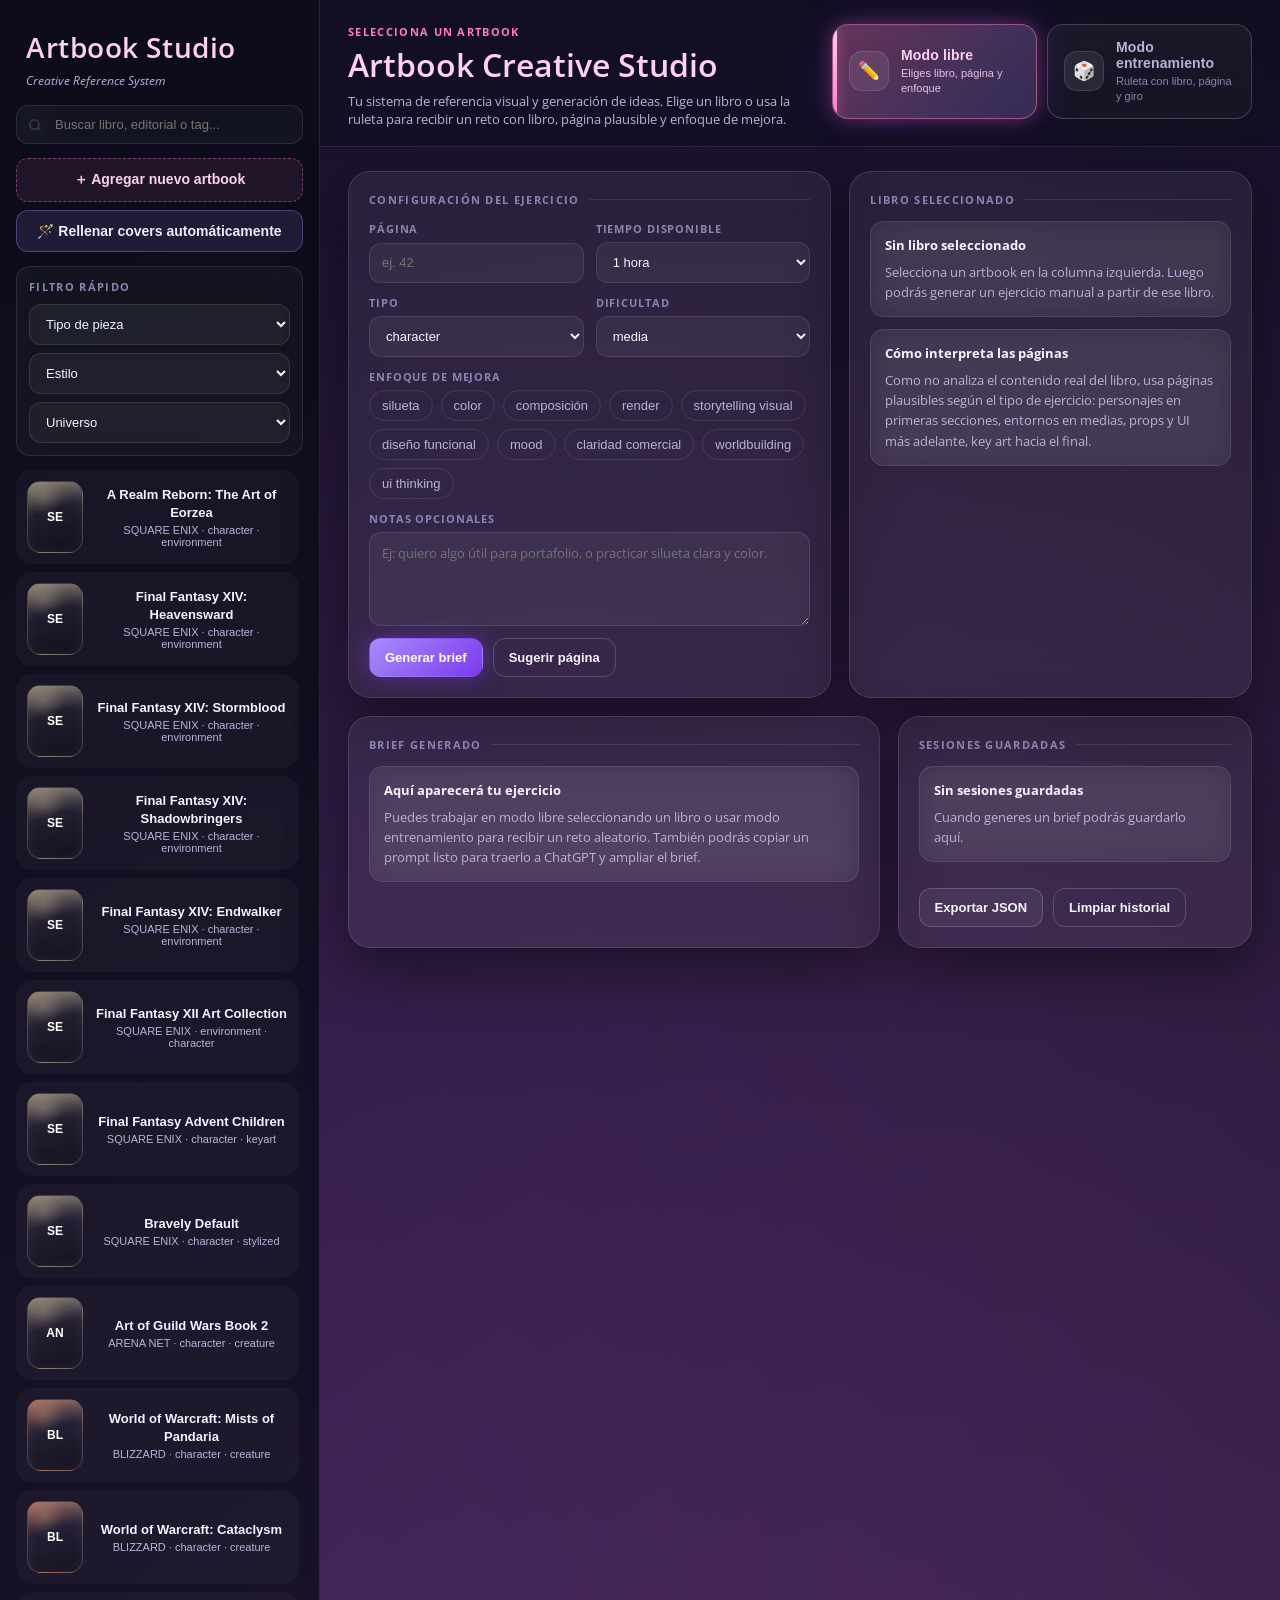
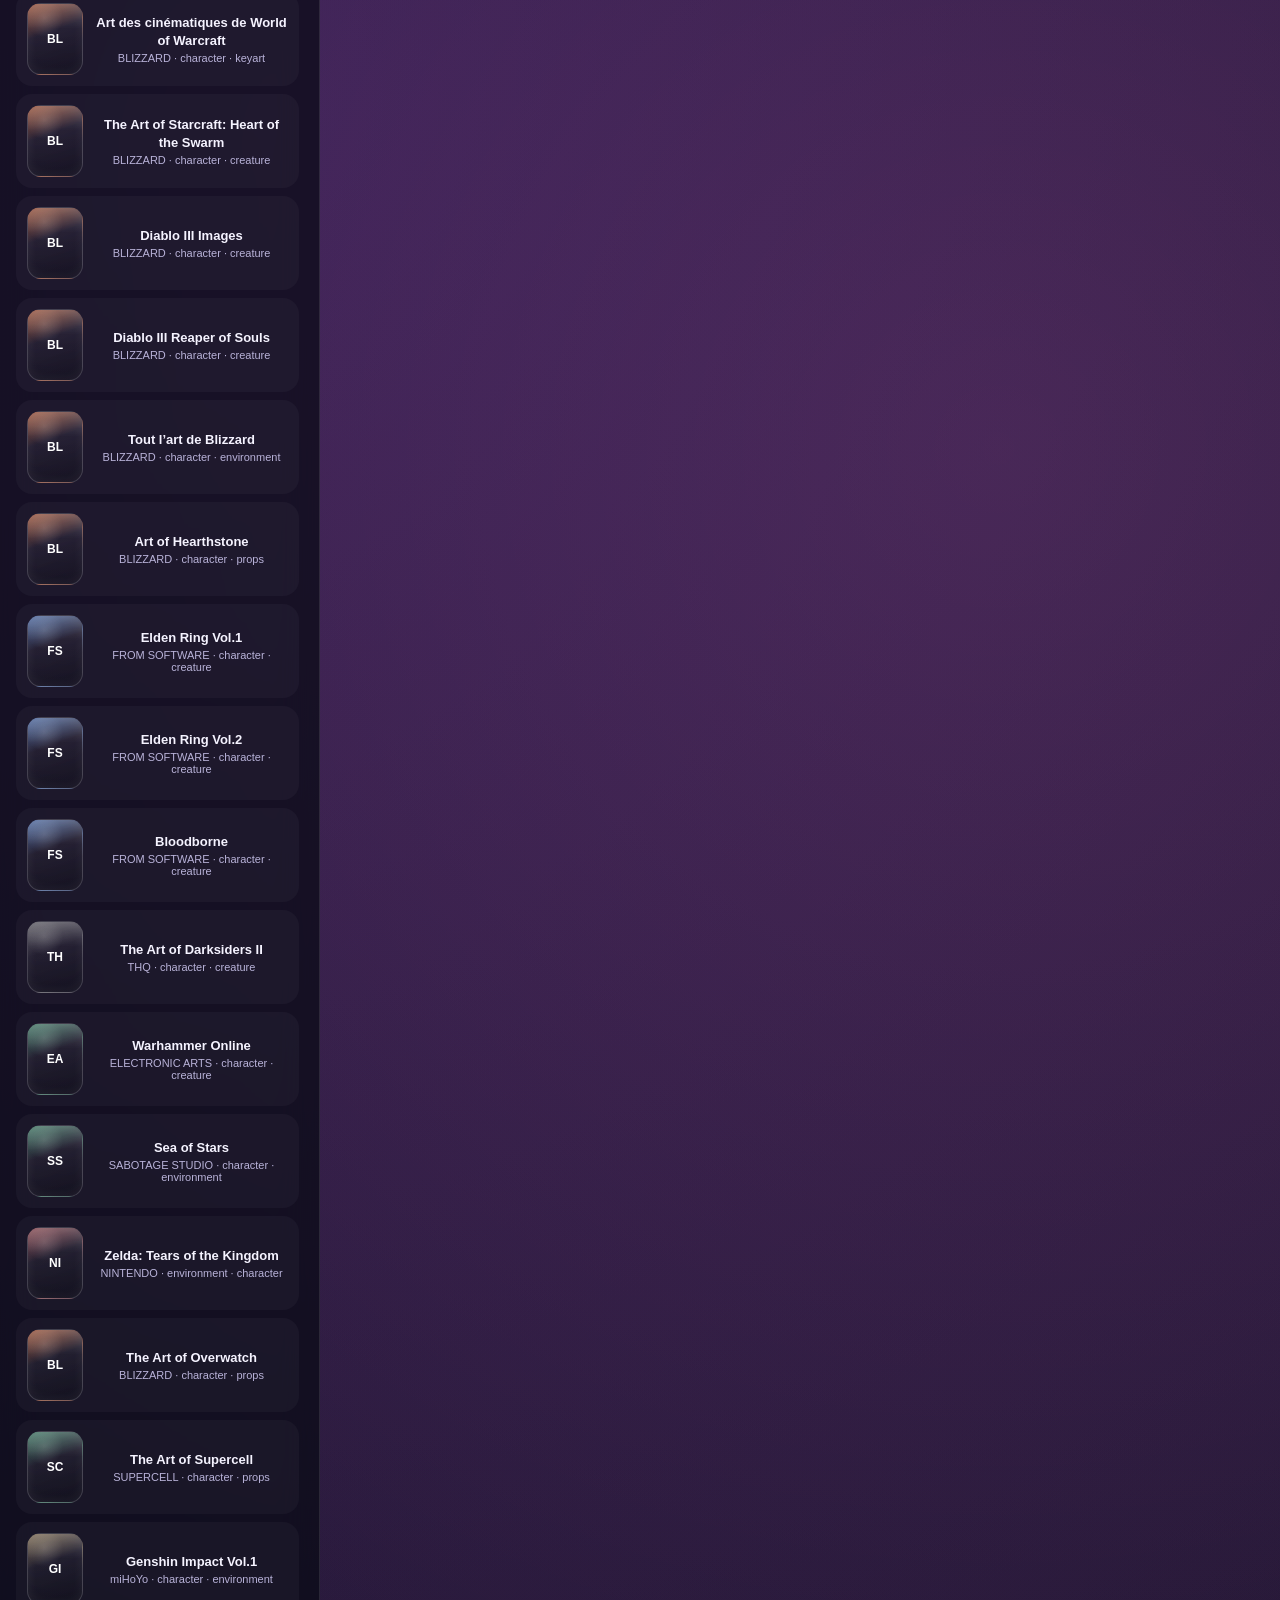
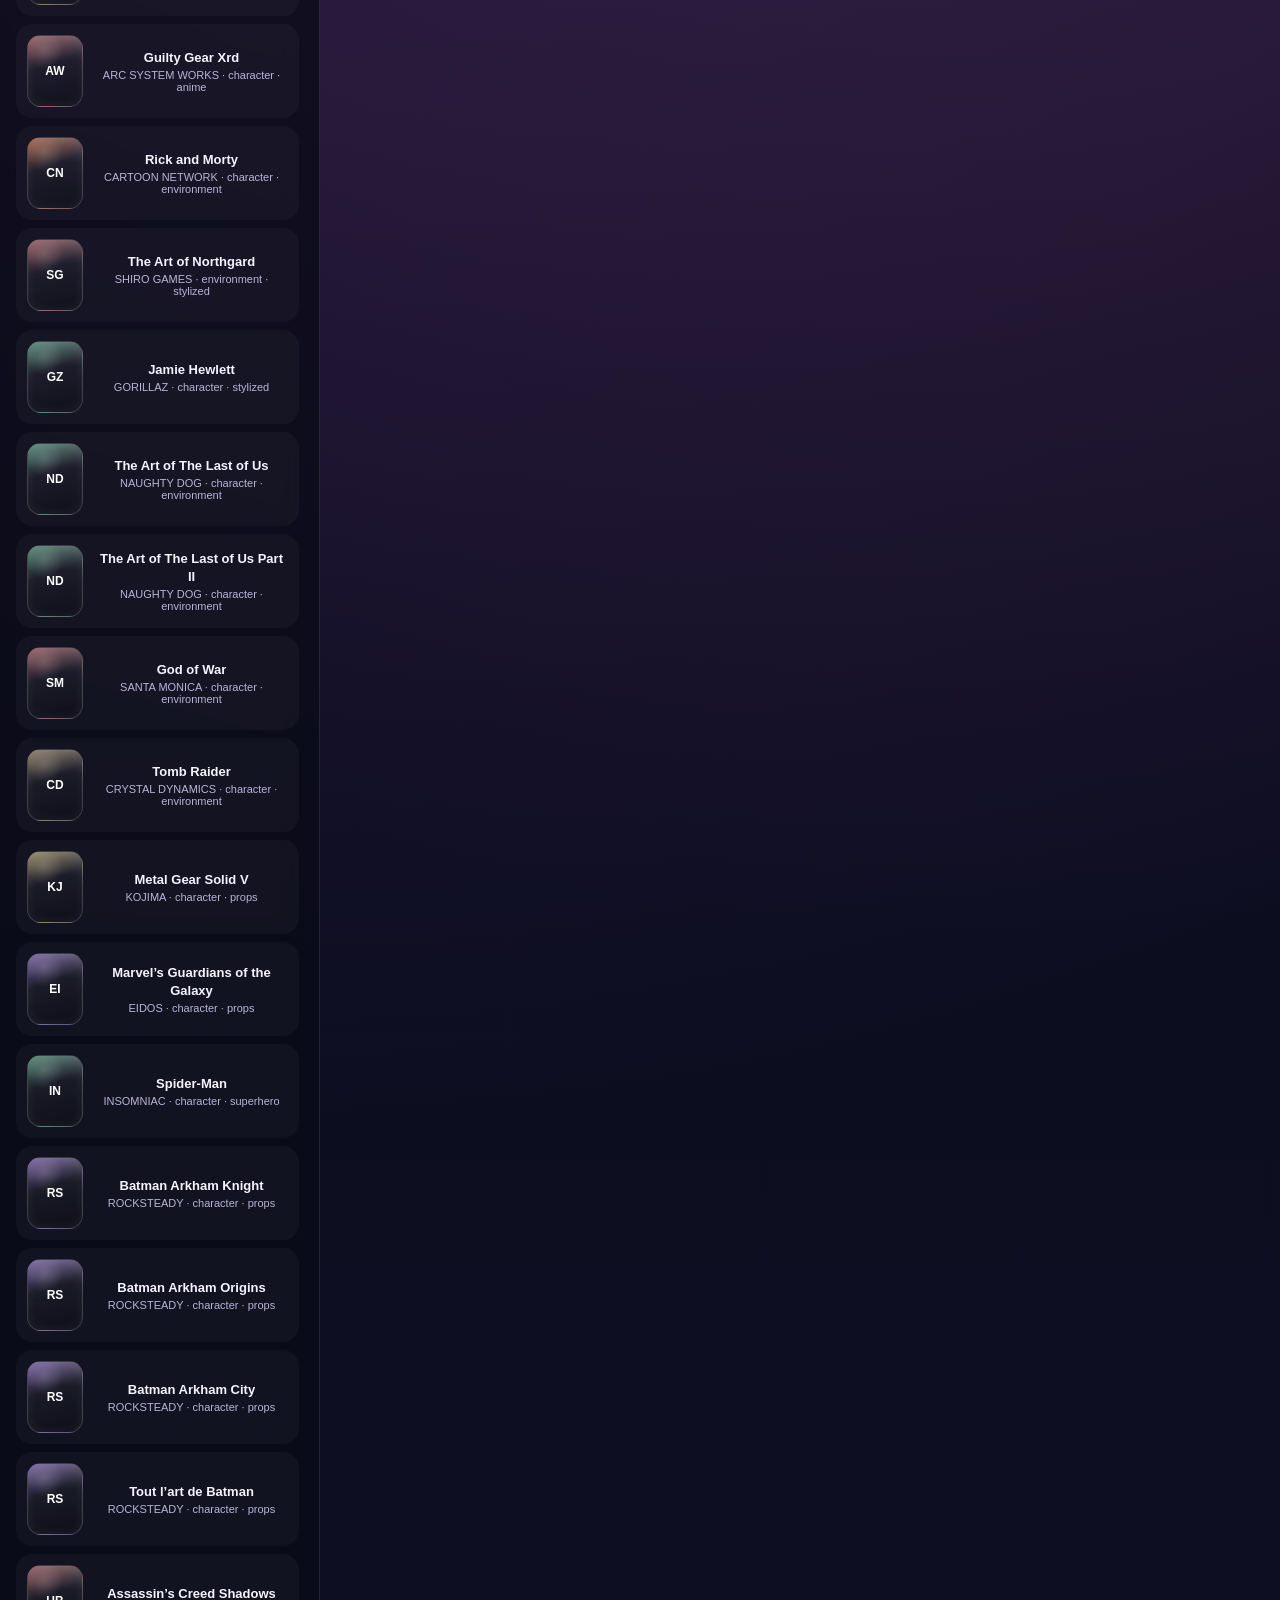
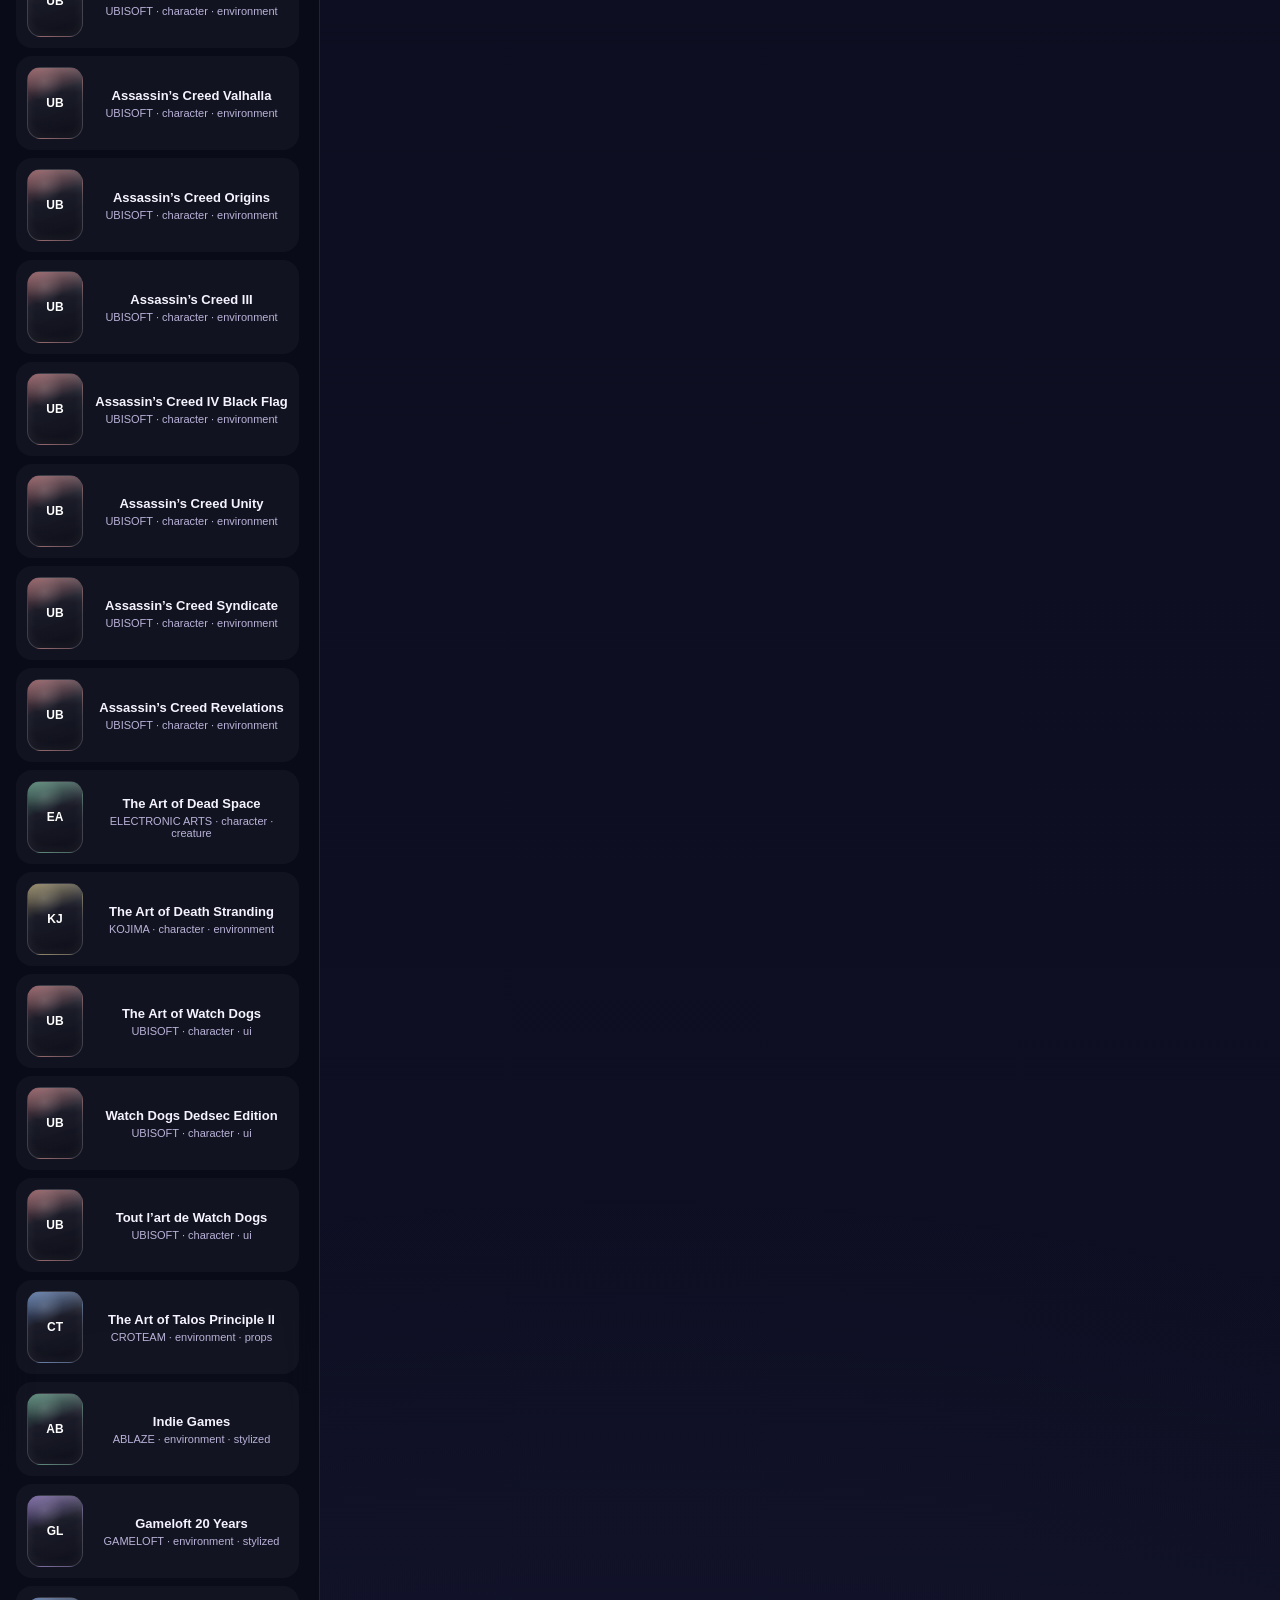
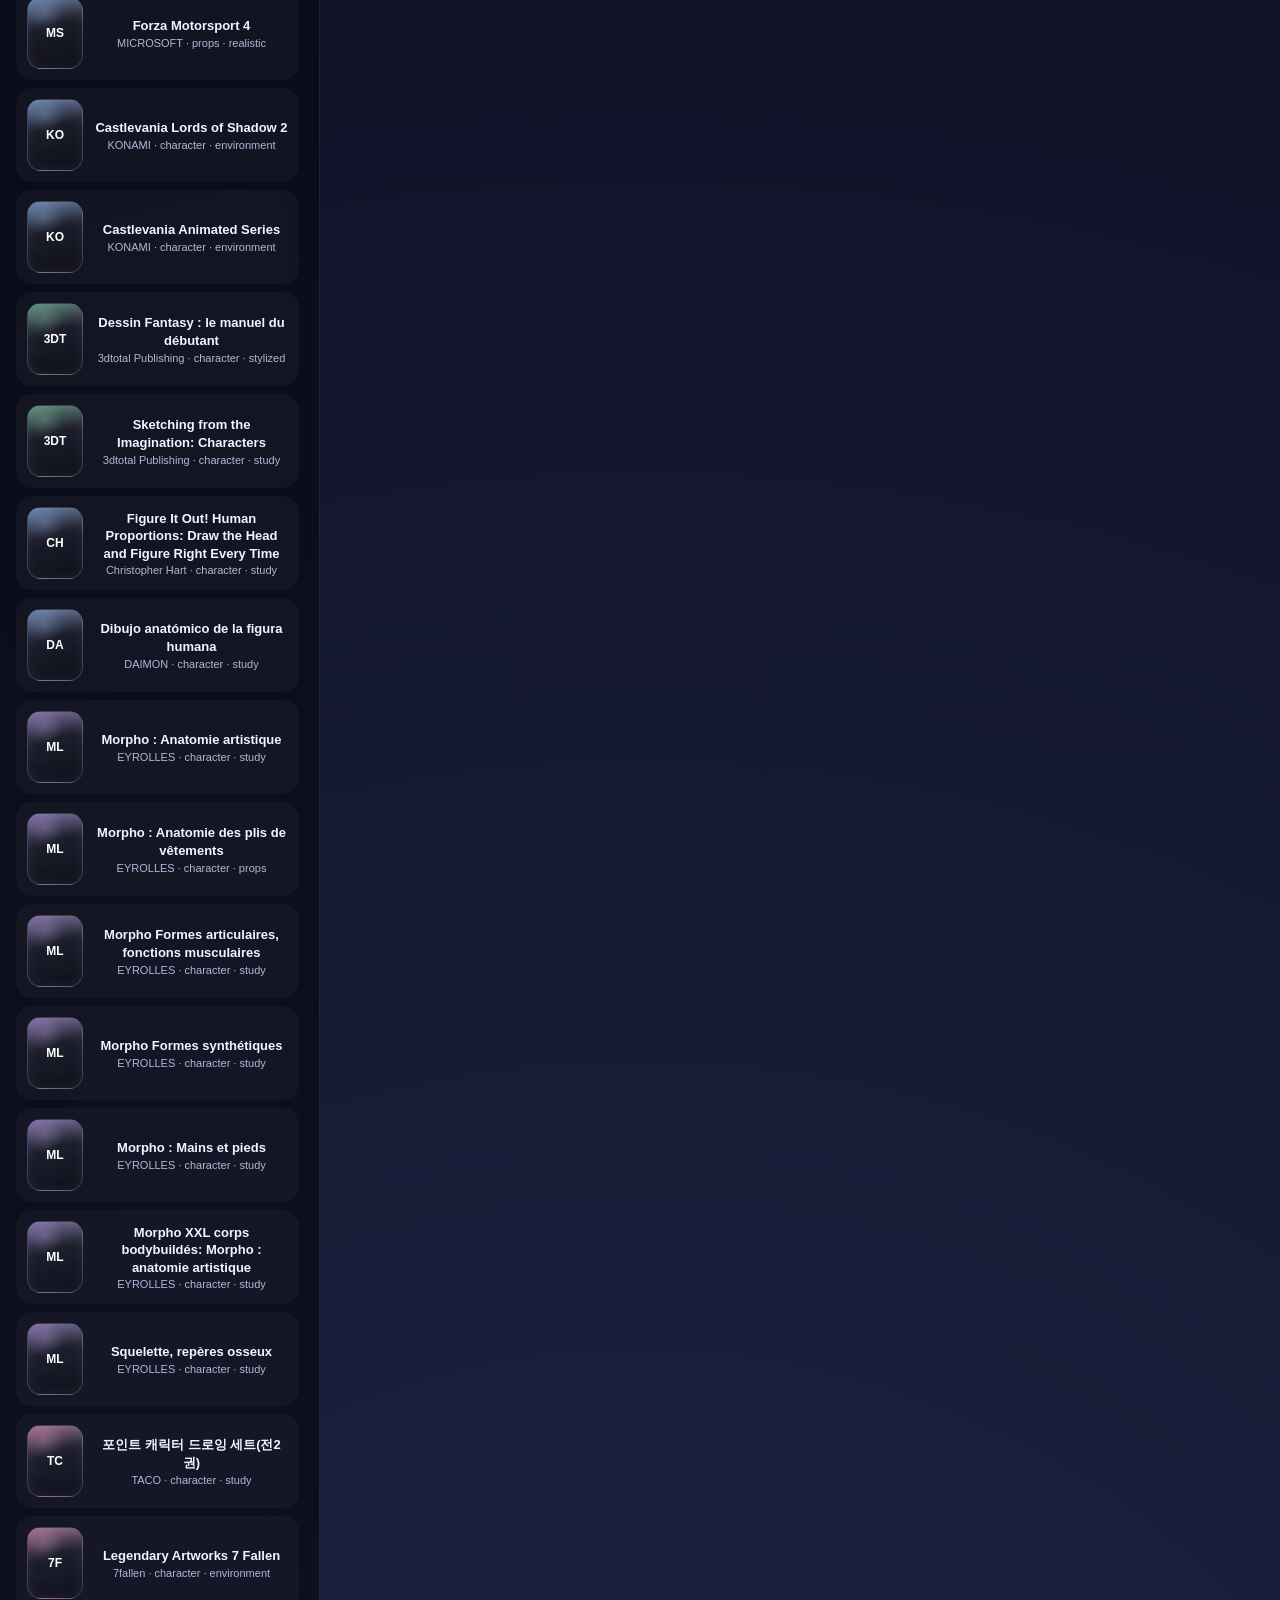
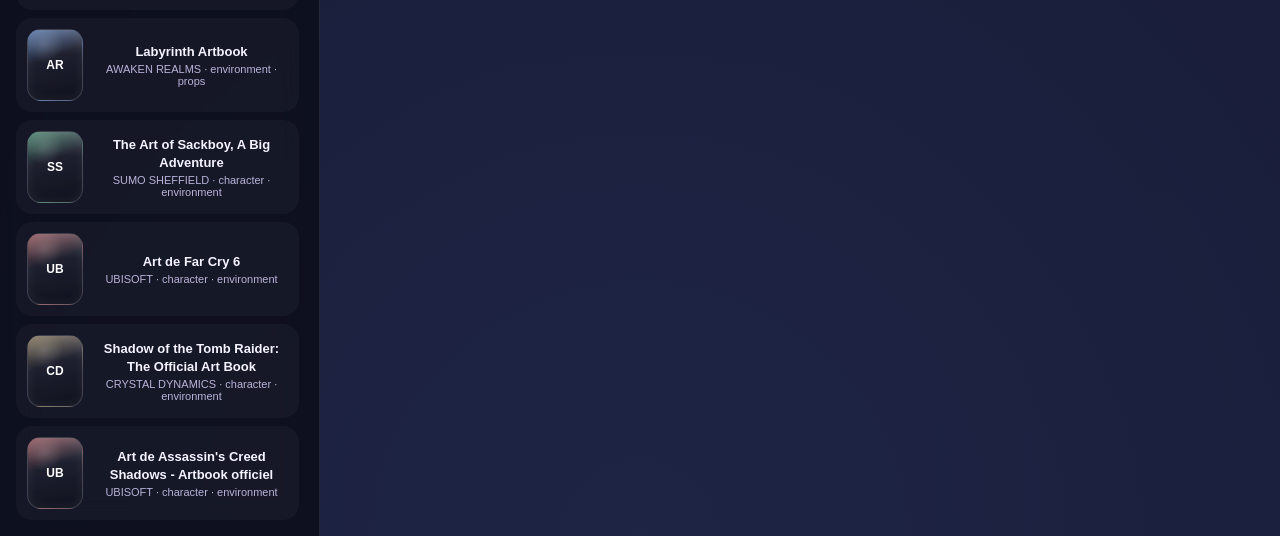
==== app.html @ 890971a6 "login page" ====
<!DOCTYPE html>
<html lang="es">
<head>
  <meta charset="UTF-8" />
  <meta name="viewport" content="width=device-width, initial-scale=1.0" />
  <title>Artbook Training Studio</title>
  <link href="https://fonts.googleapis.com/css2?family=Open+Sans:wght@300;400;600;700&display=swap" rel="stylesheet">
  <style>
    :root {
      --bg: #0b0b1a;
      --panel: rgba(255,255,255,0.06);
      --panel-2: rgba(255,255,255,0.08);
      --panel-3: rgba(255,255,255,0.1);
      --line: rgba(255,255,255,0.1);
      --line-2: rgba(255,255,255,0.18);
      --text: #f5f3ff;
      --muted: #b9b3d9;
      --soft: #8a84b3;
      --accent: #ff7ac6;
      --accent-2: #ffd1f0;
      --accent-bg: rgba(255,122,198,0.14);
      --violet: #a78bfa;
      --violet-2: #7c3aed;
      --blue: #7aa2ff;
      --green: #6df0c2;
      --radius: 14px;
      --radius-lg: 22px;
      --shadow: 0 20px 60px rgba(0,0,0,0.45);
    }

    * { box-sizing: border-box; }
    html { scroll-behavior: smooth; }
    body {
      margin: 0;
      min-height: 100vh;
      color: var(--text);
      font-family: "Open Sans", Inter, system-ui, sans-serif;
      background:
        radial-gradient(circle at 20% 20%, rgba(168,85,247,0.22), transparent 38%),
        radial-gradient(circle at 78% 24%, rgba(255,122,198,0.18), transparent 32%),
        radial-gradient(circle at 50% 100%, rgba(122,162,255,0.14), transparent 30%),
        linear-gradient(180deg, #0b0b1a 0%, #0f1026 100%);
    }

    .app {
      display: grid;
      grid-template-columns: 320px 1fr;
      min-height: 100vh;
    }

    .sidebar {
      background: rgba(10, 12, 22, 0.74);
      backdrop-filter: blur(18px);
      -webkit-backdrop-filter: blur(18px);
      border-right: 1px solid var(--line);
      padding: 20px 16px 16px;
      display: flex;
      flex-direction: column;
      gap: 14px;
      min-width: 0;
    }

    .brand { padding: 8px 10px 2px; }
    .brand h1 {
      margin: 0;
      font-family: "Open Sans", Inter, system-ui, sans-serif;
      font-weight: 600;
      font-size: 28px;
      color: var(--accent-2);
      letter-spacing: 0.02em;
    }
    .brand p {
      margin: 6px 0 0;
      color: var(--muted);
      font-size: 12px;
      font-style: italic;
    }

    .search { position: relative; }
    .search input {
      width: 100%;
      border: 1px solid var(--line);
      background: rgba(255,255,255,0.04);
      color: var(--text);
      padding: 11px 12px 11px 38px;
      border-radius: 12px;
      outline: none;
      font-size: 13px;
      backdrop-filter: blur(12px);
    }
    .search svg {
      position: absolute;
      left: 12px;
      top: 50%;
      transform: translateY(-50%);
      opacity: 0.55;
    }

    .sidebar-actions {
      display: grid;
      gap: 8px;
    }
    .add-book-btn,
    .auto-cover-btn {
      width: 100%;
      padding: 12px 14px;
      border-radius: 12px;
      cursor: pointer;
      font-weight: 700;
      font-size: 14px;
      text-align: center;
      transition: 0.2s ease;
    }
    .add-book-btn {
      border: 1px dashed rgba(255,122,198,0.42);
      background: rgba(255,122,198,0.08);
      color: var(--accent-2);
    }
    .add-book-btn:hover {
      background: rgba(255,122,198,0.14);
      border-color: rgba(255,122,198,0.58);
      transform: translateY(-1px);
    }
    .auto-cover-btn {
      border: 1px solid rgba(167,139,250,0.34);
      background: rgba(167,139,250,0.12);
      color: #ede9fe;
    }
    .auto-cover-btn:hover {
      background: rgba(167,139,250,0.18);
      transform: translateY(-1px);
    }
    .auto-cover-btn:disabled {
      cursor: wait;
      opacity: 0.7;
    }

    .filters {
      display: grid;
      gap: 8px;
      padding: 12px;
      background: rgba(255,255,255,0.04);
      border: 1px solid var(--line);
      border-radius: var(--radius);
      backdrop-filter: blur(14px);
    }
    .filters h3 {
      margin: 0 0 2px;
      font-size: 11px;
      text-transform: uppercase;
      letter-spacing: 0.12em;
      color: var(--soft);
    }
    .filters select,
    input,
    textarea,
    .field select {
      width: 100%;
      background: rgba(255,255,255,0.05);
      color: var(--text);
      border: 1px solid var(--line);
      border-radius: 12px;
      padding: 11px 12px;
      font-size: 13px;
      outline: none;
    }
    textarea {
      min-height: 94px;
      resize: vertical;
      line-height: 1.45;
      font-family: inherit;
    }

    .library {
      overflow: auto;
      padding-right: 4px;
      display: grid;
      gap: 8px;
    }

    .book {
      display: grid;
      grid-template-columns: 56px 1fr;
      align-items: center;
      gap: 12px;
      padding: 10px;
      border-radius: 16px;
      cursor: pointer;
      border: 1px solid transparent;
      transition: all 0.25s ease;
      position: relative;
      overflow: hidden;
      background: rgba(255,255,255,0.03);
    }
    .book::after {
      content: "";
      position: absolute;
      inset: 0;
      background: radial-gradient(circle at center, rgba(167,139,250,0.18), transparent 60%);
      opacity: 0;
      transition: 0.3s ease;
      pointer-events: none;
    }
    .book:hover {
      transform: translateY(-3px) scale(1.015);
      background: rgba(255,255,255,0.06);
      border-color: rgba(167,139,250,0.24);
      box-shadow: 0 10px 24px rgba(0,0,0,0.25);
    }
    .book:hover::after { opacity: 1; }
    .book.active {
      background: linear-gradient(135deg, rgba(255,122,198,0.16), rgba(167,139,250,0.12));
      border-color: rgba(255,122,198,0.32);
      box-shadow: 0 0 0 1px rgba(255,122,198,0.1), 0 12px 30px rgba(0,0,0,0.28);
    }

    .book-thumb {
      width: 56px;
      height: 72px;
      border-radius: 14px;
      display: flex;
      align-items: center;
      justify-content: center;
      font-size: 12px;
      font-weight: 800;
      color: white;
      border: 1px solid rgba(255,255,255,0.18);
      box-shadow: inset 0 0 12px rgba(255,255,255,0.08);
      overflow: hidden;
      position: relative;
      background-size: cover;
      background-position: center;
      background-repeat: no-repeat;
    }
    .book-thumb.has-cover { color: transparent; }
    .book-thumb::before {
      content: "";
      position: absolute;
      inset: 0;
      background: linear-gradient(180deg, rgba(255,255,255,0.18), transparent 35%, rgba(0,0,0,0.12));
      pointer-events: none;
      z-index: 1;
    }
    .book-thumb span {
      position: relative;
      z-index: 2;
    }
    .book-meta {
      min-width: 0;
      display: flex;
      flex-direction: column;
      gap: 2px;
    }
    .book-title {
      font-size: 13px;
      line-height: 1.35;
      color: var(--text);
      font-weight: 600;
    }
    .book-sub {
      font-size: 11px;
      color: var(--muted);
    }

    .main {
      display: flex;
      flex-direction: column;
      min-width: 0;
    }

    .header {
      padding: 24px 28px 18px;
      border-bottom: 1px solid var(--line);
      background: rgba(10,12,22,0.35);
      backdrop-filter: blur(16px);
    }
    .header-main {
      display: flex;
      justify-content: space-between;
      gap: 20px;
      align-items: flex-start;
      width: 100%;
    }
    .header-copy { min-width: 0; }
    .header-tools {
      display: flex;
      justify-content: flex-end;
      min-width: 420px;
    }
    .eyebrow {
      color: var(--accent);
      text-transform: uppercase;
      letter-spacing: 0.12em;
      font-size: 11px;
      font-weight: 700;
      margin-bottom: 8px;
    }
    .header h2 {
      margin: 0;
      font-family: "Open Sans", Inter, system-ui, sans-serif;
      font-size: 32px;
      font-weight: 600;
      line-height: 1.15;
      color: var(--accent-2);
    }
    .desc {
      color: var(--muted);
      font-size: 13px;
      max-width: 860px;
      margin-top: 8px;
    }

    .mode-row {
      display: grid;
      grid-template-columns: 1fr 1fr;
      gap: 10px;
      width: 100%;
      max-width: 540px;
    }
    .mode-btn {
      position: relative;
      display: flex;
      align-items: center;
      gap: 12px;
      justify-content: flex-start;
      background: linear-gradient(180deg, rgba(255,255,255,0.05), rgba(255,255,255,0.03));
      border: 1px solid var(--line-2);
      color: var(--muted);
      padding: 14px 16px;
      border-radius: 16px;
      cursor: pointer;
      font-weight: 700;
      font-size: 14px;
      text-align: left;
      min-height: 74px;
      transition: 0.24s ease;
      overflow: hidden;
      backdrop-filter: blur(12px);
    }
    .mode-btn::before {
      content: "";
      position: absolute;
      inset: 0;
      background: linear-gradient(135deg, rgba(255,122,198,0.16), rgba(167,139,250,0.08) 60%, transparent);
      opacity: 0;
      transition: 0.24s ease;
      pointer-events: none;
    }
    .mode-btn:hover {
      transform: translateY(-2px);
      border-color: rgba(255,122,198,0.28);
      color: var(--text);
    }
    .mode-btn:hover::before { opacity: 1; }
    .mode-btn.active {
      background: linear-gradient(135deg, rgba(255,122,198,0.24), rgba(167,139,250,0.24));
      color: var(--accent-2);
      border-color: rgba(255,122,198,0.52);
      box-shadow: 0 0 20px rgba(255,122,198,0.28), 0 0 44px rgba(124,58,237,0.18);
      animation: pulseGlow 2.5s infinite;
    }
    .mode-btn.active::before { opacity: 1; }
    .mode-btn.active::after {
      content: "";
      position: absolute;
      left: 0;
      top: 0;
      bottom: 0;
      width: 4px;
      background: linear-gradient(180deg, var(--accent-2), var(--accent));
      border-radius: 4px;
      box-shadow: 0 0 12px rgba(255,122,198,0.58);
    }
    .mode-icon {
      position: relative;
      z-index: 1;
      width: 40px;
      height: 40px;
      border-radius: 13px;
      display: flex;
      align-items: center;
      justify-content: center;
      background: rgba(255,255,255,0.08);
      border: 1px solid rgba(255,255,255,0.12);
      flex-shrink: 0;
      font-size: 18px;
    }
    .mode-copy {
      position: relative;
      z-index: 1;
      display: flex;
      flex-direction: column;
      gap: 3px;
      min-width: 0;
    }
    .mode-title {
      font-size: 14px;
      font-weight: 800;
      letter-spacing: 0.01em;
    }
    .mode-desc {
      font-size: 11px;
      line-height: 1.35;
      color: var(--soft);
      font-weight: 500;
    }
    .mode-btn.active .mode-desc { color: rgba(255,209,240,0.9); }

    .content {
      padding: 24px 28px 28px;
      display: grid;
      gap: 18px;
    }

    .panel {
      background: rgba(255,255,255,0.06);
      border: 1px solid rgba(255,255,255,0.12);
      border-radius: var(--radius-lg);
      padding: 20px;
      box-shadow: var(--shadow);
      backdrop-filter: blur(18px);
      -webkit-backdrop-filter: blur(18px);
    }
    .panel-title {
      margin: 0 0 14px;
      font-size: 11px;
      text-transform: uppercase;
      letter-spacing: 0.12em;
      color: var(--soft);
      display: flex;
      align-items: center;
      gap: 10px;
      font-weight: 700;
    }
    .panel-title::after {
      content: "";
      height: 1px;
      background: var(--line);
      flex: 1;
    }

    .manual-grid,
    .output-grid {
      display: grid;
      gap: 18px;
    }
    .manual-grid { grid-template-columns: 1.2fr 1fr; }
    .output-grid { grid-template-columns: 1.2fr 0.8fr; }

    .field-grid {
      display: grid;
      grid-template-columns: repeat(2, minmax(0, 1fr));
      gap: 12px;
      margin-bottom: 12px;
    }
    .field {
      display: grid;
      gap: 6px;
    }
    .field.full { grid-column: 1 / -1; }
    label {
      font-size: 11px;
      letter-spacing: 0.08em;
      text-transform: uppercase;
      color: var(--soft);
      font-weight: 700;
    }

    .chips {
      display: flex;
      flex-wrap: wrap;
      gap: 8px;
    }
    .chip-wrap {
      position: relative;
      display: inline-flex;
    }
    .chip {
      padding: 7px 12px;
      border-radius: 999px;
      border: 1px solid var(--line);
      background: transparent;
      color: var(--muted);
      cursor: pointer;
      font-size: 13px;
      transition: 0.2s ease;
    }
    .chip:hover {
      transform: translateY(-1px);
      border-color: rgba(167,139,250,0.28);
    }
    .chip.active {
      background: var(--accent-bg);
      border-color: rgba(255,122,198,0.36);
      color: var(--accent-2);
    }
    .chip-tip {
      position: absolute;
      left: 50%;
      bottom: calc(100% + 12px);
      transform: translateX(-50%) translateY(4px);
      width: 280px;
      background: rgba(17,18,23,0.98);
      border: 1px solid rgba(255,122,198,0.26);
      border-radius: 14px;
      padding: 12px;
      box-shadow: var(--shadow);
      opacity: 0;
      pointer-events: none;
      transition: 0.18s ease;
      z-index: 20;
    }
    .chip-tip::after {
      content: "";
      position: absolute;
      left: 50%;
      top: 100%;
      transform: translateX(-50%);
      border-width: 8px;
      border-style: solid;
      border-color: rgba(255,122,198,0.26) transparent transparent transparent;
    }
    .chip-wrap:hover .chip-tip,
    .chip-wrap:focus-within .chip-tip {
      opacity: 1;
      transform: translateX(-50%) translateY(0);
    }
    .chip-tip h5 {
      margin: 0 0 8px;
      font-size: 12px;
      color: var(--accent-2);
      letter-spacing: 0.04em;
      text-transform: uppercase;
    }
    .chip-tip p {
      margin: 0;
      color: var(--muted);
      font-size: 12px;
      line-height: 1.5;
    }

    .hero-challenge {
      display: grid;
      gap: 16px;
    }
    .mission-card {
      background: linear-gradient(180deg, rgba(255,122,198,0.08), rgba(255,255,255,0.02));
      border: 1px solid rgba(255,122,198,0.22);
      border-radius: 18px;
      padding: 18px;
      min-height: 154px;
      transition: transform 0.22s ease, box-shadow 0.22s ease;
    }
    .mission-card.rolling {
      animation: cardRoll 0.12s linear infinite alternate;
    }
    .mission-top {
      display: flex;
      align-items: center;
      gap: 14px;
      justify-content: space-between;
      padding-bottom: 12px;
      margin-bottom: 12px;
      border-bottom: 1px solid var(--line);
    }
    .mission-book {
      display: flex;
      gap: 12px;
      min-width: 0;
      align-items: center;
    }
    .mission-page {
      background: var(--panel-3);
      border: 1px solid var(--line-2);
      border-radius: 12px;
      padding: 8px 14px;
      text-align: center;
      flex-shrink: 0;
    }
    .mission-page strong {
      display: block;
      font-size: 22px;
      font-family: Georgia, serif;
      color: var(--accent-2);
      line-height: 1;
    }
    .mission-page span {
      display: block;
      font-size: 10px;
      letter-spacing: 0.1em;
      color: var(--soft);
      text-transform: uppercase;
      margin-top: 4px;
    }
    .mission-title {
      margin: 0;
      font-size: 19px;
      font-family: Georgia, serif;
      font-weight: 500;
      line-height: 1.35;
    }
    .mission-sub {
      margin-top: 4px;
      color: var(--muted);
      font-size: 13px;
    }

    .tags {
      display: flex;
      flex-wrap: wrap;
      gap: 8px;
    }
    .tag {
      padding: 6px 10px;
      border-radius: 999px;
      font-size: 12px;
      border: 1px solid var(--line-2);
      background: rgba(255,255,255,0.04);
      color: var(--text);
    }
    .tag.type { color: var(--blue); }
    .tag.style { color: var(--green); }
    .tag.world { color: var(--violet); }
    .tag.goal { color: var(--accent-2); }

    .actions {
      display: flex;
      flex-wrap: wrap;
      gap: 10px;
    }
    .btn {
      border: 1px solid var(--line-2);
      background: rgba(255,255,255,0.06);
      color: var(--text);
      padding: 11px 15px;
      border-radius: 12px;
      cursor: pointer;
      font-weight: 600;
      font-size: 13px;
      transition: 0.2s ease;
    }
    .btn:hover { transform: translateY(-1px); }
    .btn:disabled {
      opacity: 0.7;
      cursor: wait;
      transform: none;
    }
    .btn.primary {
      background: linear-gradient(135deg, var(--violet), var(--violet-2));
      color: white;
      border-color: transparent;
      box-shadow: 0 0 20px rgba(124,58,237,0.5);
    }
    .btn.ghost { background: transparent; }

    .brief h3 {
      margin: 0 0 16px;
      font-family: Georgia, serif;
      font-size: 26px;
      font-weight: 500;
      color: var(--accent-2);
    }
    .section {
      padding-bottom: 16px;
      margin-bottom: 16px;
      border-bottom: 1px solid var(--line);
    }
    .section:last-child {
      margin-bottom: 0;
      padding-bottom: 0;
      border-bottom: none;
    }
    .section small {
      display: block;
      font-size: 10px;
      text-transform: uppercase;
      letter-spacing: 0.12em;
      color: var(--accent);
      font-weight: 700;
      margin-bottom: 8px;
    }
    .section p,
    .section li {
      color: var(--muted);
      line-height: 1.65;
      font-size: 14px;
    }
    .section ul {
      margin: 0;
      padding-left: 18px;
    }

    .mini-card,
    .session-item,
    .status-box {
      background: rgba(255,255,255,0.05);
      border: 1px solid rgba(255,255,255,0.1);
      border-radius: 14px;
      padding: 14px;
      backdrop-filter: blur(12px);
    }
    .mini-card { margin-bottom: 12px; }
    .mini-card h4,
    .session-item strong {
      margin: 0 0 8px;
      font-size: 13px;
      color: var(--text);
      display: block;
    }
    .mini-card p,
    .session-item span,
    .status-box {
      margin: 0;
      color: var(--muted);
      font-size: 13px;
      line-height: 1.55;
    }
    .status-box.hidden { display: none !important; }
    .sessions {
      display: grid;
      gap: 10px;
    }

    .modal {
      position: fixed;
      inset: 0;
      z-index: 80;
      display: flex;
      align-items: center;
      justify-content: center;
      padding: 20px;
    }
    .modal.hidden { display: none !important; }
    .modal-backdrop {
      position: absolute;
      inset: 0;
      background: rgba(5,6,10,0.72);
      backdrop-filter: blur(8px);
    }
    .modal-card {
      position: relative;
      width: min(760px, 100%);
      max-height: calc(100vh - 40px);
      overflow: auto;
      background: linear-gradient(180deg, rgba(23,25,31,0.98), rgba(16,18,23,0.98));
      border: 1px solid rgba(255,122,198,0.22);
      border-radius: 20px;
      padding: 22px;
      box-shadow: 0 22px 60px rgba(0,0,0,0.45);
    }
    .modal-head {
      display: flex;
      align-items: flex-start;
      justify-content: space-between;
      gap: 12px;
      margin-bottom: 18px;
    }
    .modal-kicker {
      color: var(--accent);
      text-transform: uppercase;
      letter-spacing: 0.12em;
      font-size: 10px;
      font-weight: 700;
      margin-bottom: 6px;
    }
    .modal-head h3 {
      margin: 0;
      font-family: Georgia, serif;
      font-size: 28px;
      font-weight: 500;
      color: var(--accent-2);
    }
    .modal-close {
      width: 38px;
      height: 38px;
      border-radius: 999px;
      border: 1px solid var(--line-2);
      background: transparent;
      color: var(--text);
      cursor: pointer;
      font-size: 24px;
      line-height: 1;
    }
    .tag-picker {
      display: flex;
      flex-wrap: wrap;
      gap: 8px;
    }

    .view {
      opacity: 0;
      transform: translateY(10px);
      transition: opacity 0.35s ease, transform 0.35s ease;
    }
    .view.active {
      opacity: 1;
      transform: translateY(0);
    }
    .hidden { display: none !important; }

    @keyframes pulseGlow {
      0% { box-shadow: 0 0 12px rgba(255,122,198,0.2), 0 0 18px rgba(124,58,237,0.12); }
      50% { box-shadow: 0 0 26px rgba(255,122,198,0.42), 0 0 42px rgba(124,58,237,0.2); }
      100% { box-shadow: 0 0 12px rgba(255,122,198,0.2), 0 0 18px rgba(124,58,237,0.12); }
    }
    @keyframes cardRoll {
      from { transform: translateY(-2px); }
      to { transform: translateY(2px); }
    }

    @media (max-width: 1100px) {
      .manual-grid,
      .output-grid { grid-template-columns: 1fr; }
    }
    @media (max-width: 860px) {
      .app { grid-template-columns: 1fr; }
      .sidebar { border-right: none; border-bottom: 1px solid var(--line); }
      .header, .content { padding-left: 18px; padding-right: 18px; }
      .header-main { flex-direction: column; }
      .header-tools { width: 100%; min-width: 0; }
      .mode-row { max-width: none; }
      .mode-btn { min-height: 64px; padding: 12px 14px; }
      .mode-icon { width: 34px; height: 34px; font-size: 16px; }
    }
  </style>
</head>
<body>
  <div class="app">
    <aside class="sidebar">
      <div class="brand">
        <h1>Artbook Studio</h1>
        <p>Creative Reference System</p>
      </div>

      <div class="search">
        <svg width="14" height="14" fill="none" stroke="currentColor" stroke-width="2" viewBox="0 0 24 24"><circle cx="11" cy="11" r="8"></circle><path d="m21 21-4.35-4.35"></path></svg>
        <input id="searchInput" type="text" placeholder="Buscar libro, editorial o tag..." />
      </div>

      <div class="sidebar-actions">
        <button class="add-book-btn" id="addBookBtn" type="button">＋ Agregar nuevo artbook</button>
        <button class="auto-cover-btn" id="autoFillBtn" type="button">🪄 Rellenar covers automáticamente</button>
      </div>

      <div class="filters">
        <h3>Filtro rápido</h3>
        <select id="filterType">
          <option value="">Tipo de pieza</option>
          <option value="character">character</option>
          <option value="environment">environment</option>
          <option value="props">props</option>
          <option value="ui">ui</option>
          <option value="creature">creature</option>
          <option value="keyart">keyart</option>
        </select>
        <select id="filterStyle">
          <option value="">Estilo</option>
          <option value="stylized">stylized</option>
          <option value="realistic">realistic</option>
          <option value="semi-realistic">semi-realistic</option>
          <option value="cartoon">cartoon</option>
          <option value="anime">anime</option>
        </select>
        <select id="filterWorld">
          <option value="">Universo</option>
          <option value="fantasy">fantasy</option>
          <option value="dark fantasy">dark fantasy</option>
          <option value="sci-fi">sci-fi</option>
          <option value="modern">modern</option>
          <option value="historical">historical</option>
          <option value="horror">horror</option>
          <option value="superhero">superhero</option>
        </select>
      </div>

      <div class="status-box hidden" id="coverStatus"></div>
      <div class="library" id="library"></div>
    </aside>

    <main class="main">
      <header class="header">
        <div class="header-main">
          <div class="header-copy">
            <div class="eyebrow" id="headerEyebrow">Selecciona un artbook</div>
            <h2 id="headerTitle">Artbook Creative Studio</h2>
            <div class="desc" id="headerDesc">Tu sistema de referencia visual y generación de ideas. Elige un libro o usa la ruleta para recibir un reto con libro, página plausible y enfoque de mejora.</div>
          </div>
          <div class="header-tools">
            <div class="mode-row">
              <button class="mode-btn active" id="manualModeBtn" type="button">
                <span class="mode-icon">✏️</span>
                <span class="mode-copy">
                  <span class="mode-title">Modo libre</span>
                  <span class="mode-desc">Eliges libro, página y enfoque</span>
                </span>
              </button>
              <button class="mode-btn" id="randomModeBtn" type="button">
                <span class="mode-icon">🎲</span>
                <span class="mode-copy">
                  <span class="mode-title">Modo entrenamiento</span>
                  <span class="mode-desc">Ruleta con libro, página y giro</span>
                </span>
              </button>
            </div>
          </div>
        </div>
      </header>

      <section class="content">
        <div id="manualMode" class="view active">
          <div class="manual-grid">
            <div class="panel">
              <div class="panel-title">Configuración del ejercicio</div>
              <div class="field-grid">
                <div class="field">
                  <label>Página</label>
                  <input id="manualPage" type="number" min="1" placeholder="ej. 42" />
                </div>
                <div class="field">
                  <label>Tiempo disponible</label>
                  <select id="manualTime">
                    <option value="30 min">30 min</option>
                    <option value="45 min">45 min</option>
                    <option value="1 hora" selected>1 hora</option>
                    <option value="2 horas">2 horas</option>
                  </select>
                </div>
                <div class="field">
                  <label>Tipo</label>
                  <select id="manualType">
                    <option value="character">character</option>
                    <option value="environment">environment</option>
                    <option value="props">props</option>
                    <option value="ui">ui</option>
                    <option value="creature">creature</option>
                    <option value="keyart">keyart</option>
                  </select>
                </div>
                <div class="field">
                  <label>Dificultad</label>
                  <select id="manualDifficulty">
                    <option value="fácil">fácil</option>
                    <option value="media" selected>media</option>
                    <option value="alta">alta</option>
                  </select>
                </div>
                <div class="field full">
                  <label>Enfoque de mejora</label>
                  <div class="chips" id="goalChips"></div>
                </div>
                <div class="field full">
                  <label>Notas opcionales</label>
                  <textarea id="manualNotes" placeholder="Ej: quiero algo útil para portafolio, o practicar silueta clara y color."></textarea>
                </div>
              </div>
              <div class="actions">
                <button class="btn primary" id="generateManualBtn" type="button">Generar brief</button>
                <button class="btn ghost" id="useSelectedPageBtn" type="button">Sugerir página</button>
              </div>
            </div>

            <div class="panel">
              <div class="panel-title">Libro seleccionado</div>
              <div id="selectedBookCard">
                <div class="mini-card">
                  <h4>Sin libro seleccionado</h4>
                  <p>Selecciona un artbook en la columna izquierda. Luego podrás generar un ejercicio manual a partir de ese libro.</p>
                </div>
              </div>
              <div class="mini-card">
                <h4>Cómo interpreta las páginas</h4>
                <p>Como no analiza el contenido real del libro, usa páginas plausibles según el tipo de ejercicio: personajes en primeras secciones, entornos en medias, props y UI más adelante, key art hacia el final.</p>
              </div>
            </div>
          </div>
        </div>

        <div id="randomMode" class="view hidden">
          <div class="panel hero-challenge">
            <div class="panel-title">Modo entrenamiento</div>
            <div class="mission-card" id="missionCard">
              <div class="mission-top">
                <div class="mission-book">
                  <div class="book-thumb" style="background:linear-gradient(135deg, rgba(255,122,198,0.28), rgba(124,58,237,0.28)); color: var(--accent-2);"><span>AI</span></div>
                  <div>
                    <h3 class="mission-title">Pulsa “Lanzar entrenamiento”</h3>
                    <div class="mission-sub">La app elegirá libro, página, tipo y objetivo.</div>
                  </div>
                </div>
                <div class="mission-page">
                  <strong>—</strong>
                  <span>página</span>
                </div>
              </div>
              <div class="tags" id="missionTags"></div>
            </div>
            <div class="actions">
              <button class="btn primary" id="rollBtn" type="button">🎲 Lanzar entrenamiento</button>
              <button class="btn" id="rerollBookBtn" type="button">Otro libro</button>
              <button class="btn" id="rerollTwistBtn" type="button">Otro giro</button>
              <button class="btn ghost" id="saveSessionBtn" type="button">Guardar sesión</button>
            </div>
          </div>
        </div>

        <div class="output-grid">
          <div class="panel brief">
            <div class="panel-title">Brief generado</div>
            <div id="briefOutput">
              <div class="mini-card">
                <h4>Aquí aparecerá tu ejercicio</h4>
                <p>Puedes trabajar en modo libre seleccionando un libro o usar modo entrenamiento para recibir un reto aleatorio. También podrás copiar un prompt listo para traerlo a ChatGPT y ampliar el brief.</p>
              </div>
            </div>
          </div>

          <div class="panel">
            <div class="panel-title">Sesiones guardadas</div>
            <div class="sessions" id="savedSessions"></div>
            <div class="actions" style="margin-top:14px;">
              <button class="btn" id="exportBtn" type="button">Exportar JSON</button>
              <button class="btn ghost" id="clearBtn" type="button">Limpiar historial</button>
            </div>
          </div>
        </div>
      </section>
    </main>
  </div>

  <div class="modal hidden" id="addBookModal" aria-hidden="true">
    <div class="modal-backdrop" id="modalBackdrop"></div>
    <div class="modal-card" role="dialog" aria-modal="true" aria-labelledby="modalTitle">
      <div class="modal-head">
        <div>
          <div class="modal-kicker">Biblioteca</div>
          <h3 id="modalTitle">Agregar nuevo artbook</h3>
        </div>
        <button class="modal-close" id="closeModalBtn" aria-label="Cerrar" type="button">×</button>
      </div>

      <div class="field-grid">
        <div class="field">
          <label>Título</label>
          <input id="newBookTitle" type="text" placeholder="ej. The Art of Hades" />
        </div>
        <div class="field">
          <label>Editorial / Estudio</label>
          <input id="newBookPublisher" type="text" placeholder="ej. Supergiant Games" />
        </div>
        <div class="field">
          <label>Iniciales</label>
          <input id="newBookInitials" type="text" maxlength="3" placeholder="SG" />
        </div>
        <div class="field">
          <label>Color</label>
          <input id="newBookColor" type="color" value="#a78bfa" style="height:46px; padding:6px;" />
        </div>
        <div class="field full">
          <label>URL de portada</label>
          <input id="newBookCover" type="url" placeholder="https://.../cover.jpg" />
        </div>
        <div class="field full">
          <label>Tags</label>
          <div class="chips" id="bookTagChips"></div>
        </div>
        <div class="field full">
          <label>Notas opcionales</label>
          <textarea id="newBookNotes" placeholder="Ej: ideal para personajes stylized y key art con color fuerte."></textarea>
        </div>
      </div>

      <div class="mini-card" id="newBookPreview">
        <h4>Vista previa</h4>
        <p>Completa los campos para ver cómo se integrará en la biblioteca.</p>
      </div>

      <div class="actions">
        <button class="btn primary" id="saveBookBtn" type="button">Guardar artbook</button>
        <button class="btn ghost" id="cancelModalBtn" type="button">Cancelar</button>
      </div>
    </div>
  </div>

  <script>
    const books = [
      {id:1,publisher:"SQUARE ENIX",title:"A Realm Reborn: The Art of Eorzea",color:"#c8a96e",cover:"",initials:"SE",tags:["character","environment","keyart","semi-realistic","fantasy"]},
      {id:2,publisher:"SQUARE ENIX",title:"Final Fantasy XIV: Heavensward",color:"#c8a96e",cover:"",initials:"SE",tags:["character","environment","keyart","semi-realistic","fantasy"]},
      {id:3,publisher:"SQUARE ENIX",title:"Final Fantasy XIV: Stormblood",color:"#c8a96e",cover:"",initials:"SE",tags:["character","environment","keyart","semi-realistic","fantasy"]},
      {id:4,publisher:"SQUARE ENIX",title:"Final Fantasy XIV: Shadowbringers",color:"#c8a96e",cover:"",initials:"SE",tags:["character","environment","keyart","semi-realistic","fantasy"]},
      {id:5,publisher:"SQUARE ENIX",title:"Final Fantasy XIV: Endwalker",color:"#c8a96e",cover:"",initials:"SE",tags:["character","environment","keyart","semi-realistic","fantasy"]},
      {id:6,publisher:"SQUARE ENIX",title:"Final Fantasy XII Art Collection",color:"#c8a96e",cover:"",initials:"SE",tags:["environment","character","stylized","fantasy"]},
      {id:7,publisher:"SQUARE ENIX",title:"Final Fantasy Advent Children",color:"#c8a96e",cover:"",initials:"SE",tags:["character","keyart","semi-realistic","fantasy","sci-fi"]},
      {id:8,publisher:"SQUARE ENIX",title:"Bravely Default",color:"#c8a96e",cover:"",initials:"SE",tags:["character","stylized","fantasy"]},
      {id:9,publisher:"ARENA NET",title:"Art of Guild Wars Book 2",color:"#c8a96e",cover:"",initials:"AN",tags:["character","creature","environment","fantasy","semi-realistic"]},
      {id:10,publisher:"BLIZZARD",title:"World of Warcraft: Mists of Pandaria",color:"#ff7e3e",cover:"",initials:"BL",tags:["character","creature","environment","stylized","fantasy"]},
      {id:11,publisher:"BLIZZARD",title:"World of Warcraft: Cataclysm",color:"#ff7e3e",cover:"",initials:"BL",tags:["character","creature","environment","stylized","fantasy"]},
      {id:12,publisher:"BLIZZARD",title:"Art des cinématiques de World of Warcraft",color:"#ff7e3e",cover:"",initials:"BL",tags:["character","keyart","environment","stylized","fantasy"]},
      {id:13,publisher:"BLIZZARD",title:"The Art of Starcraft: Heart of the Swarm",color:"#ff7e3e",cover:"",initials:"BL",tags:["character","creature","props","sci-fi","stylized"]},
      {id:14,publisher:"BLIZZARD",title:"Diablo III Images",color:"#ff7e3e",cover:"",initials:"BL",tags:["character","creature","environment","dark fantasy","realistic"]},
      {id:15,publisher:"BLIZZARD",title:"Diablo III Reaper of Souls",color:"#ff7e3e",cover:"",initials:"BL",tags:["character","creature","environment","dark fantasy","realistic"]},
      {id:16,publisher:"BLIZZARD",title:"Tout l’art de Blizzard",color:"#ff7e3e",cover:"",initials:"BL",tags:["character","environment","props","stylized","fantasy"]},
      {id:17,publisher:"BLIZZARD",title:"Art of Hearthstone",color:"#ff7e3e",cover:"",initials:"BL",tags:["character","props","ui","stylized","fantasy"]},
      {id:18,publisher:"FROM SOFTWARE",title:"Elden Ring Vol.1",color:"#6ea8ff",cover:"",initials:"FS",tags:["character","creature","environment","dark fantasy","realistic"]},
      {id:19,publisher:"FROM SOFTWARE",title:"Elden Ring Vol.2",color:"#6ea8ff",cover:"",initials:"FS",tags:["character","creature","environment","dark fantasy","realistic"]},
      {id:20,publisher:"FROM SOFTWARE",title:"Bloodborne",color:"#6ea8ff",cover:"",initials:"FS",tags:["character","creature","environment","dark fantasy","horror"]},
      {id:21,publisher:"THQ",title:"The Art of Darksiders II",color:"#8e8e8e",cover:"",initials:"TH",tags:["character","creature","stylized","dark fantasy"]},
      {id:22,publisher:"ELECTRONIC ARTS",title:"Warhammer Online",color:"#58c18f",cover:"",initials:"EA",tags:["character","creature","dark fantasy","stylized"]},
      {id:23,publisher:"SABOTAGE STUDIO",title:"Sea of Stars",color:"#58c18f",cover:"",initials:"SS",tags:["character","environment","stylized","fantasy"]},
      {id:24,publisher:"NINTENDO",title:"Zelda: Tears of the Kingdom",color:"#e06d6d",cover:"",initials:"NI",tags:["environment","character","stylized","fantasy"]},
      {id:25,publisher:"BLIZZARD",title:"The Art of Overwatch",color:"#ff7e3e",cover:"",initials:"BL",tags:["character","props","ui","stylized","sci-fi"]},
      {id:26,publisher:"SUPERCELL",title:"The Art of Supercell",color:"#58c18f",cover:"",initials:"SC",tags:["character","props","ui","cartoon","stylized"]},
      {id:27,publisher:"miHoYo",title:"Genshin Impact Vol.1",color:"#c8a96e",cover:"",initials:"GI",tags:["character","environment","anime","stylized","fantasy"]},
      {id:28,publisher:"ARC SYSTEM WORKS",title:"Guilty Gear Xrd",color:"#e06d6d",cover:"",initials:"AW",tags:["character","anime","stylized"]},
      {id:29,publisher:"CARTOON NETWORK",title:"Rick and Morty",color:"#ff7e3e",cover:"",initials:"CN",tags:["character","environment","cartoon","sci-fi"]},
      {id:30,publisher:"SHIRO GAMES",title:"The Art of Northgard",color:"#e06d6d",cover:"",initials:"SG",tags:["environment","stylized","fantasy"]},
      {id:31,publisher:"GORILLAZ",title:"Jamie Hewlett",color:"#58c18f",cover:"",initials:"GZ",tags:["character","stylized","cartoon"]},
      {id:32,publisher:"NAUGHTY DOG",title:"The Art of The Last of Us",color:"#58c18f",cover:"",initials:"ND",tags:["character","environment","realistic","modern"]},
      {id:33,publisher:"NAUGHTY DOG",title:"The Art of The Last of Us Part II",color:"#58c18f",cover:"",initials:"ND",tags:["character","environment","realistic","modern"]},
      {id:34,publisher:"SANTA MONICA",title:"God of War",color:"#e06d6d",cover:"",initials:"SM",tags:["character","environment","creature","semi-realistic","fantasy"]},
      {id:35,publisher:"CRYSTAL DYNAMICS",title:"Tomb Raider",color:"#c8a96e",cover:"",initials:"CD",tags:["character","environment","realistic","modern"]},
      {id:36,publisher:"KOJIMA",title:"Metal Gear Solid V",color:"#d9bf68",cover:"",initials:"KJ",tags:["character","props","realistic","modern"]},
      {id:37,publisher:"EIDOS",title:"Marvel’s Guardians of the Galaxy",color:"#a67cf0",cover:"",initials:"EI",tags:["character","props","sci-fi","stylized"]},
      {id:38,publisher:"INSOMNIAC",title:"Spider-Man",color:"#58c18f",cover:"",initials:"IN",tags:["character","superhero","realistic"]},
      {id:39,publisher:"ROCKSTEADY",title:"Batman Arkham Knight",color:"#a67cf0",cover:"",initials:"RS",tags:["character","props","superhero","realistic"]},
      {id:40,publisher:"ROCKSTEADY",title:"Batman Arkham Origins",color:"#a67cf0",cover:"",initials:"RS",tags:["character","props","superhero","realistic"]},
      {id:41,publisher:"ROCKSTEADY",title:"Batman Arkham City",color:"#a67cf0",cover:"",initials:"RS",tags:["character","props","superhero","realistic"]},
      {id:42,publisher:"ROCKSTEADY",title:"Tout l’art de Batman",color:"#a67cf0",cover:"",initials:"RS",tags:["character","props","superhero","realistic"]},
      {id:43,publisher:"UBISOFT",title:"Assassin’s Creed Shadows",color:"#e06d6d",cover:"",initials:"UB",tags:["character","environment","historical","realistic"]},
      {id:44,publisher:"UBISOFT",title:"Assassin’s Creed Valhalla",color:"#e06d6d",cover:"",initials:"UB",tags:["character","environment","historical","realistic"]},
      {id:45,publisher:"UBISOFT",title:"Assassin’s Creed Origins",color:"#e06d6d",cover:"",initials:"UB",tags:["character","environment","historical","realistic"]},
      {id:46,publisher:"UBISOFT",title:"Assassin’s Creed III",color:"#e06d6d",cover:"",initials:"UB",tags:["character","environment","historical","realistic"]},
      {id:47,publisher:"UBISOFT",title:"Assassin’s Creed IV Black Flag",color:"#e06d6d",cover:"",initials:"UB",tags:["character","environment","historical","realistic"]},
      {id:48,publisher:"UBISOFT",title:"Assassin’s Creed Unity",color:"#e06d6d",cover:"",initials:"UB",tags:["character","environment","historical","realistic"]},
      {id:49,publisher:"UBISOFT",title:"Assassin’s Creed Syndicate",color:"#e06d6d",cover:"",initials:"UB",tags:["character","environment","historical","realistic"]},
      {id:50,publisher:"UBISOFT",title:"Assassin’s Creed Revelations",color:"#e06d6d",cover:"",initials:"UB",tags:["character","environment","historical","realistic"]},
      {id:51,publisher:"ELECTRONIC ARTS",title:"The Art of Dead Space",color:"#58c18f",cover:"",initials:"EA",tags:["character","creature","props","sci-fi","horror"]},
      {id:52,publisher:"KOJIMA",title:"The Art of Death Stranding",color:"#d9bf68",cover:"",initials:"KJ",tags:["character","environment","props","sci-fi","realistic"]},
      {id:53,publisher:"UBISOFT",title:"The Art of Watch Dogs",color:"#e06d6d",cover:"",initials:"UB",tags:["character","ui","props","modern","sci-fi"]},
      {id:54,publisher:"UBISOFT",title:"Watch Dogs Dedsec Edition",color:"#e06d6d",cover:"",initials:"UB",tags:["character","ui","props","modern","sci-fi"]},
      {id:55,publisher:"UBISOFT",title:"Tout l’art de Watch Dogs",color:"#e06d6d",cover:"",initials:"UB",tags:["character","ui","props","modern","sci-fi"]},
      {id:56,publisher:"CROTEAM",title:"The Art of Talos Principle II",color:"#6ea8ff",cover:"",initials:"CT",tags:["environment","props","sci-fi"]},
      {id:57,publisher:"ABLAZE",title:"Indie Games",color:"#58c18f",cover:"",initials:"AB",tags:["environment","stylized"]},
      {id:58,publisher:"GAMELOFT",title:"Gameloft 20 Years",color:"#a67cf0",cover:"",initials:"GL",tags:["environment","stylized"]},
      {id:59,publisher:"MICROSOFT",title:"Forza Motorsport 4",color:"#6ea8ff",cover:"",initials:"MS",tags:["props","realistic","modern"]},
      {id:60,publisher:"KONAMI",title:"Castlevania Lords of Shadow 2",color:"#6ea8ff",cover:"",initials:"KO",tags:["character","environment","dark fantasy"]},
      {id:61,publisher:"KONAMI",title:"Castlevania Animated Series",color:"#6ea8ff",cover:"",initials:"KO",tags:["character","environment","dark fantasy"]},
      {id:62,publisher:"3dtotal Publishing",title:"Dessin Fantasy : le manuel du débutant",color:"#58c18f",cover:"",initials:"3DT",tags:["character","stylized","study","anatomy","morphology"]},
      {id:63,publisher:"3dtotal Publishing",title:"Sketching from the Imagination: Characters",color:"#58c18f",cover:"",initials:"3DT",tags:["character","study","anatomy","morphology"]},
      {id:64,publisher:"Christopher Hart",title:"Figure It Out! Human Proportions: Draw the Head and Figure Right Every Time",color:"#6ea8ff",cover:"",initials:"CH",tags:["character","study","anatomy","morphology","realistic"]},
      {id:65,publisher:"DAIMON",title:"Dibujo anatómico de la figura humana",color:"#6ea8ff",cover:"",initials:"DA",tags:["character","study","anatomy","morphology","realistic"]},
      {id:66,publisher:"EYROLLES",title:"Morpho : Anatomie artistique",color:"#a67cf0",cover:"",initials:"ML",tags:["character","study","anatomy","morphology","realistic"]},
      {id:67,publisher:"EYROLLES",title:"Morpho : Anatomie des plis de vêtements",color:"#a67cf0",cover:"",initials:"ML",tags:["character","props","study","anatomy","morphology"]},
      {id:68,publisher:"EYROLLES",title:"Morpho Formes articulaires, fonctions musculaires",color:"#a67cf0",cover:"",initials:"ML",tags:["character","study","anatomy","morphology","realistic"]},
      {id:69,publisher:"EYROLLES",title:"Morpho Formes synthétiques",color:"#a67cf0",cover:"",initials:"ML",tags:["character","study","anatomy","morphology"]},
      {id:70,publisher:"EYROLLES",title:"Morpho : Mains et pieds",color:"#a67cf0",cover:"",initials:"ML",tags:["character","study","anatomy","morphology"]},
      {id:71,publisher:"EYROLLES",title:"Morpho XXL corps bodybuildés: Morpho : anatomie artistique",color:"#a67cf0",cover:"",initials:"ML",tags:["character","study","anatomy","morphology","realistic"]},
      {id:72,publisher:"EYROLLES",title:"Squelette, repères osseux",color:"#a67cf0",cover:"",initials:"ML",tags:["character","study","anatomy","morphology","realistic"]},
      {id:73,publisher:"TACO",title:"포인트 캐릭터 드로잉 세트(전2권)",color:"#ff7ac6",cover:"",initials:"TC",tags:["character","study","anatomy","morphology","stylized"]},
      {id:74,publisher:"7fallen",title:"Legendary Artworks 7 Fallen",color:"#ff7ac6",cover:"",initials:"7F",tags:["character","environment","stylized","fantasy"]},
      {id:75,publisher:"AWAKEN REALMS",title:"Labyrinth Artbook",color:"#6ea8ff",cover:"",initials:"AR",tags:["environment","props","dark fantasy"]},
      {id:76,publisher:"SUMO SHEFFIELD",title:"The Art of Sackboy, A Big Adventure",color:"#58c18f",cover:"",initials:"SS",tags:["character","environment","stylized","cartoon"]},
      {id:77,publisher:"UBISOFT",title:"Art de Far Cry 6",color:"#e06d6d",cover:"",initials:"UB",tags:["character","environment","realistic","modern"]},
      {id:78,publisher:"CRYSTAL DYNAMICS",title:"Shadow of the Tomb Raider: The Official Art Book",color:"#c8a96e",cover:"",initials:"CD",tags:["character","environment","realistic","modern"]},
      {id:79,publisher:"UBISOFT",title:"Art de Assassin's Creed Shadows - Artbook officiel",color:"#e06d6d",cover:"",initials:"UB",tags:["character","environment","historical","realistic"]}
    ];

    const goals = ["silueta", "color", "composición", "render", "storytelling visual", "diseño funcional", "mood", "claridad comercial", "worldbuilding", "ui thinking"];
    const goalExamples = {
      "silueta": "Ejemplo: un personaje debe leerse en negro sólido y seguir siendo reconocible por pose, volumen y accesorios principales.",
      "color": "Ejemplo: usa una paleta dominante de 3 colores y un acento para separar foco, fondo y secundarios.",
      "composición": "Ejemplo: organiza la imagen en una gran masa dominante, una secundaria y una zona de respiro visual.",
      "render": "Ejemplo: enfócate en un material protagonista como metal gastado, cuero o tela y diferencia bien bordes duros y suaves.",
      "storytelling visual": "Ejemplo: el diseño debe insinuar pasado, rol y conflicto sin texto, solo con forma, desgaste y detalles.",
      "diseño funcional": "Ejemplo: cada pieza del vestuario o prop debe parecer útil y tener lógica de uso dentro del universo.",
      "mood": "Ejemplo: prioriza atmósfera con luz, escala y niebla antes que detalle fino.",
      "claridad comercial": "Ejemplo: la pieza debe entenderse rápido, con un punto focal fuerte y lectura limpia incluso en miniatura.",
      "worldbuilding": "Ejemplo: agrega señales del mundo como símbolos, arquitectura, materiales o costumbres visuales coherentes.",
      "ui thinking": "Ejemplo: diseña una interfaz donde jerarquía, iconos y contraste permitan leer todo en segundos."
    };
    const typePrompts = {
      character: "diseñar un personaje nuevo inspirado en las reglas visuales de la referencia",
      environment: "crear un entorno o escena usando la atmósfera y el lenguaje visual del libro",
      props: "diseñar un objeto o set de props que parezcan pertenecer a ese universo",
      ui: "proponer una interfaz, HUD o set de iconos coherente con esa dirección de arte",
      creature: "diseñar una criatura con historia visible en su forma y materiales",
      keyart: "componer una imagen hero o key art con foco claro y lectura comercial"
    };
    const styleTwists = [
      "cambiando completamente el rol del sujeto",
      "llevado a un contexto latinoamericano",
      "con una paleta de solo 3 colores dominantes",
      "mezclando claridad Blizzard con drama cinematográfico",
      "con silueta más simple y lectura inmediata",
      "pensado como pieza de portafolio comercial",
      "reinterpretado para mobile game premium",
      "con una narrativa de decadencia o desgaste",
      "con contraste fuerte entre lo orgánico y lo artificial",
      "evitando cualquier copia directa de composición"
    ];
    const difficultyRules = {
      "fácil": "Haz una sola dirección clara y prioriza legibilidad sobre detalle.",
      "media": "Genera 2 thumbnails y elige una versión final con pequeño giro narrativo.",
      "alta": "Haz 3 thumbnails, mezcla dos influencias del mismo libro y añade una restricción formal fuerte."
    };
    const pageRanges = {
      character: [12, 58],
      creature: [22, 82],
      props: [40, 110],
      ui: [55, 135],
      environment: [48, 150],
      keyart: [90, 180]
    };

    let selectedBook = null;
    let currentMission = null;
    let saved = JSON.parse(localStorage.getItem("artbook_training_sessions") || "[]");
    const customBooks = JSON.parse(localStorage.getItem("artbook_custom_books") || "[]");
    if (customBooks.length) books.push(...customBooks);
    const persistedCovers = JSON.parse(localStorage.getItem("artbook_auto_covers") || "{}");
    books.forEach(book => {
      if (!book.cover && persistedCovers[book.id]) book.cover = persistedCovers[book.id];
    });

    const libraryEl = document.getElementById("library");
    const searchInput = document.getElementById("searchInput");
    const filterType = document.getElementById("filterType");
    const filterStyle = document.getElementById("filterStyle");
    const filterWorld = document.getElementById("filterWorld");
    const selectedBookCard = document.getElementById("selectedBookCard");
    const briefOutput = document.getElementById("briefOutput");
    const savedSessions = document.getElementById("savedSessions");
    const manualMode = document.getElementById("manualMode");
    const randomMode = document.getElementById("randomMode");
    const manualModeBtn = document.getElementById("manualModeBtn");
    const randomModeBtn = document.getElementById("randomModeBtn");
    const goalChips = document.getElementById("goalChips");
    const addBookBtn = document.getElementById("addBookBtn");
    const autoFillBtn = document.getElementById("autoFillBtn");
    const coverStatus = document.getElementById("coverStatus");
    const addBookModal = document.getElementById("addBookModal");
    const modalBackdrop = document.getElementById("modalBackdrop");
    const closeModalBtn = document.getElementById("closeModalBtn");
    const cancelModalBtn = document.getElementById("cancelModalBtn");
    const saveBookBtn = document.getElementById("saveBookBtn");
    const bookTagChips = document.getElementById("bookTagChips");
    const newBookTitle = document.getElementById("newBookTitle");
    const newBookPublisher = document.getElementById("newBookPublisher");
    const newBookInitials = document.getElementById("newBookInitials");
    const newBookColor = document.getElementById("newBookColor");
    const newBookCover = document.getElementById("newBookCover");
    const newBookNotes = document.getElementById("newBookNotes");
    const newBookPreview = document.getElementById("newBookPreview");
    const missionCard = document.getElementById("missionCard");
    const rollBtn = document.getElementById("rollBtn");

    function pickRandom(arr) { return arr[Math.floor(Math.random() * arr.length)]; }
    function pickPage(type) {
      const [min, max] = pageRanges[type] || [20, 120];
      return Math.floor(Math.random() * (max - min + 1)) + min;
    }
    function inferPrimaryGoal(book, type) {
      if (type === "ui") return "ui thinking";
      if (type === "environment") return "mood";
      if (type === "keyart") return "composición";
      if (book.tags.includes("stylized")) return "claridad comercial";
      if (book.tags.includes("realistic")) return "render";
      return "silueta";
    }
    function showStatus(message) {
      coverStatus.textContent = message;
      coverStatus.classList.remove("hidden");
    }
    function hideStatus() {
      coverStatus.classList.add("hidden");
    }

    function initGoals() {
      goalChips.innerHTML = goals.map(goal => `
        <div class="chip-wrap">
          <button class="chip" data-goal="${goal}" type="button">${goal}</button>
          <div class="chip-tip" role="tooltip">
            <h5>${goal}</h5>
            <p>${goalExamples[goal]}</p>
          </div>
        </div>
      `).join("");
      goalChips.querySelectorAll(".chip").forEach(chip => {
        chip.addEventListener("click", () => chip.classList.toggle("active"));
      });
    }

    function initBookTags() {
      const tagPool = ["character","environment","props","ui","creature","keyart","stylized","realistic","semi-realistic","cartoon","anime","fantasy","dark fantasy","sci-fi","modern","historical","horror","superhero"];
      bookTagChips.innerHTML = `<div class="tag-picker">${tagPool.map(tag => `<button class="chip" type="button" data-book-tag="${tag}">${tag}</button>`).join("")}</div>`;
      bookTagChips.querySelectorAll("[data-book-tag]").forEach(chip => {
        chip.addEventListener("click", () => {
          chip.classList.toggle("active");
          updateNewBookPreview();
        });
      });
    }

    function getSelectedGoals() {
      return [...goalChips.querySelectorAll(".chip.active")].map(chip => chip.dataset.goal);
    }
    function getSelectedBookTags() {
      return [...bookTagChips.querySelectorAll("[data-book-tag].active")].map(el => el.dataset.bookTag);
    }

    function makeThumbStyle(color) {
      return `linear-gradient(160deg, ${color}88, rgba(255,255,255,0.04) 40%, rgba(10,12,22,0.28)), radial-gradient(circle at 30% 20%, rgba(255,255,255,0.18), transparent 28%)`;
    }
    function makeThumbMarkup(book, width = 56, height = 72) {
      const hasCover = !!book.cover;
      const safeCover = hasCover ? String(book.cover).replace(/'/g, "%27") : "";
      const style = hasCover
        ? `background-image: linear-gradient(180deg, rgba(255,255,255,0.06), rgba(0,0,0,0.08)), url('${safeCover}'); width:${width}px; height:${height}px;`
        : `background:${makeThumbStyle(book.color)}; width:${width}px; height:${height}px;`;
      return `<div class="book-thumb${hasCover ? " has-cover" : ""}" style="${style}"><span>${book.initials}</span></div>`;
    }

    function renderLibrary() {
      const q = searchInput.value.trim().toLowerCase();
      const type = filterType.value;
      const style = filterStyle.value;
      const world = filterWorld.value;

      const items = books.filter(book => {
        const haystack = `${book.title} ${book.publisher} ${book.tags.join(" ")}`.toLowerCase();
        return (!q || haystack.includes(q)) && (!type || book.tags.includes(type)) && (!style || book.tags.includes(style)) && (!world || book.tags.includes(world));
      });

      libraryEl.innerHTML = "";
      if (!items.length) {
        libraryEl.innerHTML = `<div class="mini-card"><h4>Sin resultados</h4><p>Prueba con otro filtro o búsqueda.</p></div>`;
        return;
      }

      items.forEach(book => {
        const node = document.createElement("button");
        node.type = "button";
        node.className = `book${selectedBook && selectedBook.id === book.id ? " active" : ""}`;
        const tags = book.tags.slice(0, 2).join(" · ");
        node.innerHTML = `${makeThumbMarkup(book)}<div class="book-meta"><div class="book-title">${book.title}</div><div class="book-sub">${book.publisher} · ${tags}</div></div>`;
        node.addEventListener("click", () => selectBook(book.id));
        libraryEl.appendChild(node);
      });
    }

    function selectBook(id) {
      selectedBook = books.find(b => b.id === id) || null;
      renderLibrary();
      renderSelectedBook();
      if (selectedBook) {
        document.getElementById("headerEyebrow").textContent = selectedBook.publisher;
        document.getElementById("headerTitle").textContent = selectedBook.title;
        document.getElementById("headerDesc").textContent = `Tags: ${selectedBook.tags.join(", ")}. Puedes usar este libro como base para un ejercicio manual o pedir una sugerencia de página plausible.`;
      }
    }

    function getBookStrength(book) {
      if (book.tags.includes("ui")) return "Muy útil para UI, iconografía, diseño funcional y ejercicios con constraints claros.";
      if (book.tags.includes("dark fantasy")) return "Excelente para storytelling visual, silueta rota, materiales envejecidos y atmósfera.";
      if (book.tags.includes("stylized")) return "Perfecto para claridad comercial, appeal de personaje y lenguaje visual fuerte.";
      if (book.tags.includes("realistic")) return "Ideal para credibilidad de materiales, composición cinematográfica y portafolio profesional.";
      return "Buen libro para exploración visual general y ejercicios de reinterpretación.";
    }

    function renderSelectedBook() {
      if (!selectedBook) {
        selectedBookCard.innerHTML = `<div class="mini-card"><h4>Sin libro seleccionado</h4><p>Selecciona un artbook en la columna izquierda. Luego podrás generar un ejercicio manual a partir de ese libro.</p></div>`;
        return;
      }
      selectedBookCard.innerHTML = `
        <div class="mini-card">
          <div style="display:flex; gap:12px; align-items:center; margin-bottom:10px;">
            ${makeThumbMarkup(selectedBook, 64, 84)}
            <div>
              <h4 style="margin:0 0 4px; font-size:15px;">${selectedBook.title}</h4>
              <p><strong style="color:var(--text)">${selectedBook.publisher}</strong><br>${selectedBook.tags.join(" · ")}</p>
            </div>
          </div>
        </div>
        <div class="mini-card">
          <h4>Uso recomendado</h4>
          <p>${getBookStrength(selectedBook)}</p>
        </div>
      `;
    }

    function buildConcept(book, type, goal, twist) {
      return `Vas a ${typePrompts[type]}. El foco principal será ${goal}. La referencia debe servirte para extraer reglas visuales del universo de ${book.title}, no para copiar literalmente, ${twist}.`;
    }
    function buildAnalysis(book, type) {
      const style = book.tags.find(t => ["stylized","realistic","semi-realistic","cartoon","anime"].includes(t)) || "estilo mixto";
      const world = book.tags.find(t => ["fantasy","dark fantasy","sci-fi","modern","historical","horror","superhero"].includes(t)) || "universo híbrido";
      const lines = [`Observa cómo ${book.title} maneja un lenguaje ${style} dentro de un universo ${world}.`];
      if (type === "character") lines.push("Fíjate en silueta, jerarquía de detalle, vestuario y punto focal en rostro/manos.");
      if (type === "environment") lines.push("Analiza profundidad, agrupación de masas, luz dominante y lectura a distancia.");
      if (type === "props") lines.push("Mira proporciones, materiales, desgaste y función del objeto dentro del mundo.");
      if (type === "ui") lines.push("Observa legibilidad, iconografía, contraste, modularidad y ritmo de la interfaz.");
      if (type === "creature") lines.push("Busca qué partes cuentan la historia: anatomía alterada, materiales, peso y amenaza.");
      if (type === "keyart") lines.push("Analiza foco, gesto general, recorrido visual y relación entre figura y fondo.");
      return lines.join(" ");
    }
    function buildChallenge(book, type, difficulty, goal, twist) {
      return `Tu reto es resolver un ejercicio de ${type} útil para portafolio, entrenando ${goal}. Nivel ${difficulty}: ${difficultyRules[difficulty]} Además: ${twist}. Evita calcar pose, composición o diseño existente; traduce principios, no resultados.`;
    }
    function buildSteps(type, difficulty, time) {
      return [
        "Haz una lectura rápida de la referencia en 30 segundos y anota 3 reglas visuales clave.",
        difficulty === "alta" ? "Genera 3 thumbnails con enfoques distintos y fuerza una variación radical en al menos uno." : "Genera 2 thumbnails pequeños antes de comprometerte con una sola dirección.",
        `Desarrolla la opción con mejor lectura para ${type}, adaptándola al tiempo disponible (${time}).`,
        "Refuerza el punto focal con contraste, jerarquía de detalle y una silueta clara.",
        "Termina con una mini revisión escrita: qué tomaste del libro y qué transformaste."
      ];
    }
    function buildDeliverable(type, difficulty, time) {
      const thumbs = difficulty === "fácil" ? 1 : difficulty === "media" ? 2 : 3;
      return `Entrega: ${thumbs} thumbnail(s), 1 pieza principal de tipo ${type}, y 3 notas de aprendizaje. Escala el acabado al tiempo de ${time}.`;
    }
    function buildSuccessCriteria(type, goal) {
      return [
        `La pieza se entiende rápido incluso sin explicar el contexto (${type}).`,
        `Se percibe una intención clara de ${goal} y no parece una copia del original.`,
        "Tiene suficiente personalidad para funcionar como estudio sólido o base de portafolio."
      ];
    }
    function buildChatGPTPrompt(book, page, type, difficulty, time, goals, notes, twist) {
      return `Modo entrenamiento. Libro #${book.id}: ${book.title}. Página ${page}. Tipo: ${type}. Dificultad: ${difficulty}. Tiempo: ${time}. Objetivos: ${goals.join(", ") || "ninguno especificado"}. Giro: ${twist}. Notas: ${notes || "ninguna"}. Dame un brief más profundo con análisis visual, restricciones, pasos y criterios de éxito.`;
    }
    function buildBrief({ book, page, type, difficulty, time, goals, notes, mode, twist }) {
      const mainGoal = goals[0] || inferPrimaryGoal(book, type);
      return {
        book, page, type, difficulty, time, goals, notes, mode, twist,
        concept: buildConcept(book, type, mainGoal, twist),
        analysis: buildAnalysis(book, type),
        challenge: buildChallenge(book, type, difficulty, mainGoal, twist),
        steps: buildSteps(type, difficulty, time),
        deliverable: buildDeliverable(type, difficulty, time),
        success: buildSuccessCriteria(type, mainGoal),
        prompt: buildChatGPTPrompt(book, page, type, difficulty, time, goals, notes, twist)
      };
    }

    function renderBrief(brief) {
      const goalsText = brief.goals.length ? brief.goals.join(" · ") : "objetivo automático";
      briefOutput.innerHTML = `
        <h3>${brief.mode === "random" ? "Misión generada" : "Brief personalizado"}</h3>
        <div class="section">
          <small>Referencia</small>
          <p><strong style="color:var(--text)">#${brief.book.id} · ${brief.book.title}</strong><br>${brief.book.publisher} · página ${brief.page} · ${brief.type} · dificultad ${brief.difficulty} · ${brief.time}</p>
        </div>
        <div class="section"><small>Objetivo</small><p>${brief.concept}</p></div>
        <div class="section"><small>Qué analizar</small><p>${brief.analysis}</p></div>
        <div class="section"><small>Desafío</small><p>${brief.challenge}</p></div>
        <div class="section"><small>Pasos</small><ul>${brief.steps.map(step => `<li>${step}</li>`).join("")}</ul></div>
        <div class="section"><small>Entregable</small><p>${brief.deliverable}</p></div>
        <div class="section"><small>Criterios de éxito</small><ul>${brief.success.map(item => `<li>${item}</li>`).join("")}</ul></div>
        <div class="section"><small>Objetivos activos</small><p>${goalsText}</p></div>
        <div class="section">
          <small>Prompt para traer a ChatGPT</small>
          <textarea readonly id="promptBox">${brief.prompt}</textarea>
          <div class="actions" style="margin-top:10px;">
            <button class="btn" onclick="copyPrompt()" type="button">Copiar prompt</button>
            <button class="btn ghost" onclick="saveCurrentBrief()" type="button">Guardar sesión</button>
          </div>
        </div>
      `;
      window.latestBrief = brief;
    }

    function filteredBooksForTraining() {
      const type = filterType.value;
      const style = filterStyle.value;
      const world = filterWorld.value;
      return books.filter(book => (!type || book.tags.includes(type)) && (!style || book.tags.includes(style)) && (!world || book.tags.includes(world)));
    }

    function renderMission(brief) {
      missionCard.classList.remove("rolling");
      missionCard.innerHTML = `
        <div class="mission-top">
          <div class="mission-book">
            ${makeThumbMarkup(brief.book, 58, 78)}
            <div>
              <h3 class="mission-title">#${brief.book.id} · ${brief.book.title}</h3>
              <div class="mission-sub">${brief.book.publisher}</div>
            </div>
          </div>
          <div class="mission-page"><strong>${brief.page}</strong><span>página</span></div>
        </div>
        <div class="mission-sub" style="margin-bottom:12px; color:var(--text)">Crea un ${brief.type} inspirado en este libro, ${brief.twist}.</div>
        <div class="tags">
          <span class="tag type">${brief.type}</span>
          <span class="tag style">${brief.book.tags.find(t => ["stylized","realistic","semi-realistic","cartoon","anime"].includes(t)) || "mixed"}</span>
          <span class="tag world">${brief.book.tags.find(t => ["fantasy","dark fantasy","sci-fi","modern","historical","horror","superhero"].includes(t)) || "world"}</span>
          <span class="tag goal">${brief.goals[0]}</span>
        </div>
      `;
    }

    function generateManualBrief() {
      if (!selectedBook) {
        alert("Selecciona primero un artbook.");
        return;
      }
      const type = document.getElementById("manualType").value;
      const difficulty = document.getElementById("manualDifficulty").value;
      const time = document.getElementById("manualTime").value;
      const page = Number(document.getElementById("manualPage").value) || pickPage(type);
      const notes = document.getElementById("manualNotes").value.trim();
      const goals = getSelectedGoals();
      renderBrief(buildBrief({ book: selectedBook, page, type, difficulty, time, goals, notes, mode: "manual", twist: pickRandom(styleTwists) }));
    }
    function suggestPageForSelected() {
      if (!selectedBook) return;
      const type = document.getElementById("manualType").value;
      document.getElementById("manualPage").value = pickPage(type);
    }

    function launchTraining() {
      rollBtn.disabled = true;
      rollBtn.textContent = "🎲 Lanzando...";
      missionCard.classList.add("rolling");
      let spins = 0;
      const spinInterval = setInterval(() => {
        spins += 1;
        const fakeBook = pickRandom(books);
        missionCard.innerHTML = `<div style="display:flex; align-items:center; justify-content:center; min-height:118px; text-align:center; font-size:18px; color:var(--accent-2); opacity:0.84;">🎲 ${fakeBook.title}</div>`;
        if (spins >= 10) {
          clearInterval(spinInterval);
          const pool = filteredBooksForTraining();
          const book = pickRandom(pool.length ? pool : books);
          const typeCandidates = ["character","environment","props","ui","creature","keyart"].filter(t => book.tags.includes(t) || t === "keyart");
          const type = pickRandom(typeCandidates.length ? typeCandidates : ["character"]);
          const difficulty = pickRandom(["fácil","media","alta"]);
          const time = pickRandom(["30 min","45 min","1 hora","2 horas"]);
          const page = pickPage(type);
          const twist = pickRandom(styleTwists);
          const goals = [inferPrimaryGoal(book, type)];
          currentMission = buildBrief({ book, page, type, difficulty, time, goals, notes: "", mode: "random", twist });
          renderMission(currentMission);
          renderBrief(currentMission);
          rollBtn.disabled = false;
          rollBtn.textContent = "🎲 Lanzar entrenamiento";
        }
      }, 120);
    }

    function rerollBook() {
      if (!currentMission) return launchTraining();
      const similar = filteredBooksForTraining().filter(b => b.id !== currentMission.book.id);
      const nextBook = pickRandom(similar.length ? similar : books);
      currentMission = buildBrief({
        book: nextBook,
        page: pickPage(currentMission.type),
        type: currentMission.type,
        difficulty: currentMission.difficulty,
        time: currentMission.time,
        goals: [inferPrimaryGoal(nextBook, currentMission.type)],
        notes: currentMission.notes,
        mode: currentMission.mode,
        twist: currentMission.twist
      });
      renderMission(currentMission);
      renderBrief(currentMission);
    }

    function rerollTwist() {
      if (!currentMission) return launchTraining();
      currentMission = buildBrief({
        book: currentMission.book,
        page: currentMission.page,
        type: currentMission.type,
        difficulty: currentMission.difficulty,
        time: currentMission.time,
        goals: currentMission.goals,
        notes: currentMission.notes,
        mode: currentMission.mode,
        twist: pickRandom(styleTwists)
      });
      renderMission(currentMission);
      renderBrief(currentMission);
    }

    function renderSaved() {
      if (!saved.length) {
        savedSessions.innerHTML = `<div class="mini-card"><h4>Sin sesiones guardadas</h4><p>Cuando generes un brief podrás guardarlo aquí.</p></div>`;
        return;
      }
      savedSessions.innerHTML = saved.slice(0, 12).map(item => `
        <div class="session-item">
          <strong>${item.title}</strong>
          <span>${item.date} · ${item.mode} · ${item.type} · ${item.difficulty}</span>
        </div>
      `).join("");
    }

    function saveCurrentBrief() {
      if (!window.latestBrief) return;
      saved.unshift({
        id: Date.now(),
        date: new Date().toLocaleDateString("es-ES"),
        title: `${window.latestBrief.book.title} · p.${window.latestBrief.page}`,
        mode: window.latestBrief.mode,
        type: window.latestBrief.type,
        difficulty: window.latestBrief.difficulty,
        summary: window.latestBrief.concept
      });
      localStorage.setItem("artbook_training_sessions", JSON.stringify(saved));
      renderSaved();
    }

    function exportSessions() {
      const blob = new Blob([JSON.stringify(saved, null, 2)], { type: "application/json" });
      const url = URL.createObjectURL(blob);
      const a = document.createElement("a");
      a.href = url;
      a.download = "artbook-training-sessions.json";
      a.click();
      URL.revokeObjectURL(url);
    }

    function clearSessions() {
      if (!confirm("¿Borrar todo el historial guardado?")) return;
      saved = [];
      localStorage.setItem("artbook_training_sessions", JSON.stringify(saved));
      renderSaved();
    }

    function copyPrompt() {
      const box = document.getElementById("promptBox");
      if (!box) return;
      navigator.clipboard.writeText(box.value);
    }

    function openAddBookModal() {
      addBookModal.classList.remove("hidden");
      addBookModal.setAttribute("aria-hidden", "false");
      updateNewBookPreview();
      setTimeout(() => newBookTitle.focus(), 30);
    }
    function closeAddBookModal() {
      addBookModal.classList.add("hidden");
      addBookModal.setAttribute("aria-hidden", "true");
    }
    function updateNewBookPreview() {
      const title = newBookTitle.value.trim() || "Título del artbook";
      const publisher = newBookPublisher.value.trim() || "Editorial / Estudio";
      const initials = (newBookInitials.value.trim() || title.slice(0, 2) || "AB").toUpperCase().slice(0, 3);
      const color = newBookColor.value || "#a78bfa";
      const cover = newBookCover.value.trim();
      const tags = getSelectedBookTags();
      const notes = newBookNotes.value.trim();
      newBookPreview.innerHTML = `
        <h4>Vista previa</h4>
        <div style="display:flex; gap:12px; align-items:center; margin-bottom:10px;">
          ${makeThumbMarkup({ initials, color, cover }, 52, 70)}
          <div>
            <div style="color:var(--text); font-weight:700;">${title}</div>
            <div style="color:var(--muted); font-size:12px;">${publisher}</div>
          </div>
        </div>
        <p>${tags.length ? tags.join(" · ") : "Sin tags seleccionados todavía."}${notes ? `<br><br>${notes}` : ""}</p>
      `;
    }

    function normalizeTitleForCompare(title) {
      return String(title || "")
        .toLowerCase()
        .normalize("NFD")
        .replace(/[\u0300-\u036f]/g, "")
        .replace(/[^a-z0-9]+/g, " ")
        .trim();
    }

    function findPotentialDuplicate(title) {
      const normalizedNew = normalizeTitleForCompare(title);
      if (!normalizedNew) return null;
      return books.find(book => {
        const normalizedExisting = normalizeTitleForCompare(book.title);
        return normalizedExisting === normalizedNew ||
          normalizedExisting.includes(normalizedNew) ||
          normalizedNew.includes(normalizedExisting);
      }) || null;
    }

    function saveNewBook() {
      const title = newBookTitle.value.trim();
      const publisher = newBookPublisher.value.trim();
      const initials = (newBookInitials.value.trim() || title.slice(0, 2) || "AB").toUpperCase().slice(0, 3);
      const color = newBookColor.value || "#a78bfa";
      const cover = newBookCover.value.trim();
      const tags = getSelectedBookTags();
      if (!title || !publisher) {
        alert("Completa al menos el título y la editorial/estudio.");
        return;
      }

      const duplicate = findPotentialDuplicate(title);
      if (duplicate) {
        const keepGoing = confirm(`Parece que este libro ya existe en tu base:\n\n#${duplicate.id} · ${duplicate.title}\n\nSi continúas, se añadirá igualmente como una entrada nueva. ¿Quieres seguir?`);
        if (!keepGoing) return;
      }

      const nextId = Math.max(...books.map(b => b.id), 0) + 1;
      const newBook = { id: nextId, title, publisher, initials, color, cover, tags };
      books.push(newBook);
      const existingCustom = JSON.parse(localStorage.getItem("artbook_custom_books") || "[]");
      existingCustom.push(newBook);
      localStorage.setItem("artbook_custom_books", JSON.stringify(existingCustom));
      closeAddBookModal();
      newBookTitle.value = "";
      newBookPublisher.value = "";
      newBookInitials.value = "";
      newBookColor.value = "#a78bfa";
      newBookCover.value = "";
      newBookNotes.value = "";
      bookTagChips.querySelectorAll("[data-book-tag].active").forEach(el => el.classList.remove("active"));
      updateNewBookPreview();
      selectBook(nextId);
      renderLibrary();
    }

    async function fetchCoverForBook(book) {
      const query = `intitle:${book.title} inpublisher:${book.publisher}`;
      const url = `https://www.googleapis.com/books/v1/volumes?q=${encodeURIComponent(query)}&maxResults=1&projection=lite&printType=books`;
      const res = await fetch(url);
      if (!res.ok) throw new Error(`HTTP ${res.status}`);
      const data = await res.json();
      const thumb = data?.items?.[0]?.volumeInfo?.imageLinks?.thumbnail || data?.items?.[0]?.volumeInfo?.imageLinks?.smallThumbnail || "";
      return thumb ? thumb.replace(/^http:/, "https:") : "";
    }

    async function autoFillCovers() {
      autoFillBtn.disabled = true;
      showStatus("Buscando portadas automáticamente...");
      const coverStore = JSON.parse(localStorage.getItem("artbook_auto_covers") || "{}");
      const toProcess = books.filter(book => !book.cover);
      let found = 0;
      let checked = 0;

      for (const book of toProcess) {
        try {
          const cover = await fetchCoverForBook(book);
          checked += 1;
          if (cover) {
            book.cover = cover;
            coverStore[book.id] = cover;
            found += 1;
          }
          showStatus(`Buscando portadas... ${checked}/${toProcess.length} · encontradas ${found}`);
          renderLibrary();
          if (selectedBook && selectedBook.id === book.id) renderSelectedBook();
        } catch (err) {
          checked += 1;
          showStatus(`Buscando portadas... ${checked}/${toProcess.length} · encontradas ${found}`);
        }
        await new Promise(resolve => setTimeout(resolve, 120));
      }

      localStorage.setItem("artbook_auto_covers", JSON.stringify(coverStore));
      showStatus(`Proceso terminado: ${found} portada(s) encontradas de ${toProcess.length} libro(s) sin cover.`);
      autoFillBtn.disabled = false;
    }

    function setMode(mode) {
      const manualActive = mode === "manual";
      manualMode.classList.toggle("hidden", !manualActive);
      randomMode.classList.toggle("hidden", manualActive);
      manualMode.classList.toggle("active", manualActive);
      randomMode.classList.toggle("active", !manualActive);
      manualModeBtn.classList.toggle("active", manualActive);
      randomModeBtn.classList.toggle("active", !manualActive);
    }

    searchInput.addEventListener("input", renderLibrary);
    filterType.addEventListener("change", renderLibrary);
    filterStyle.addEventListener("change", renderLibrary);
    filterWorld.addEventListener("change", renderLibrary);
    manualModeBtn.addEventListener("click", () => setMode("manual"));
    randomModeBtn.addEventListener("click", () => setMode("random"));
    document.getElementById("generateManualBtn").addEventListener("click", generateManualBrief);
    document.getElementById("useSelectedPageBtn").addEventListener("click", suggestPageForSelected);
    rollBtn.addEventListener("click", launchTraining);
    document.getElementById("rerollBookBtn").addEventListener("click", rerollBook);
    document.getElementById("rerollTwistBtn").addEventListener("click", rerollTwist);
    document.getElementById("saveSessionBtn").addEventListener("click", saveCurrentBrief);
    document.getElementById("exportBtn").addEventListener("click", exportSessions);
    document.getElementById("clearBtn").addEventListener("click", clearSessions);
    addBookBtn.addEventListener("click", openAddBookModal);
    autoFillBtn.addEventListener("click", autoFillCovers);
    modalBackdrop.addEventListener("click", closeAddBookModal);
    closeModalBtn.addEventListener("click", closeAddBookModal);
    cancelModalBtn.addEventListener("click", closeAddBookModal);
    saveBookBtn.addEventListener("click", saveNewBook);
    [newBookTitle, newBookPublisher, newBookInitials, newBookColor, newBookCover, newBookNotes].forEach(el => el.addEventListener("input", updateNewBookPreview));
    document.addEventListener("keydown", (e) => {
      if (e.key === "Escape" && !addBookModal.classList.contains("hidden")) closeAddBookModal();
    });

    function runTests() {
      console.assert(typeof fetchCoverForBook === "function", "fetchCoverForBook should exist");
      console.assert(fetchCoverForBook.constructor.name === "AsyncFunction", "fetchCoverForBook should be async");
      console.assert(typeof autoFillCovers === "function", "autoFillCovers should exist");
      console.assert(autoFillCovers.constructor.name === "AsyncFunction", "autoFillCovers should be async");
      console.assert(Array.isArray(books) && books.length > 0, "books should be a non-empty array");
      console.assert(books[books.length - 1].id === 79, "last seeded book id should be 79");
    }

    initGoals();
    initBookTags();
    updateNewBookPreview();
    renderLibrary();
    renderSelectedBook();
    renderSaved();
    runTests();

    window.copyPrompt = copyPrompt;
    window.saveCurrentBrief = saveCurrentBrief;
  </script>
</body>
</html>
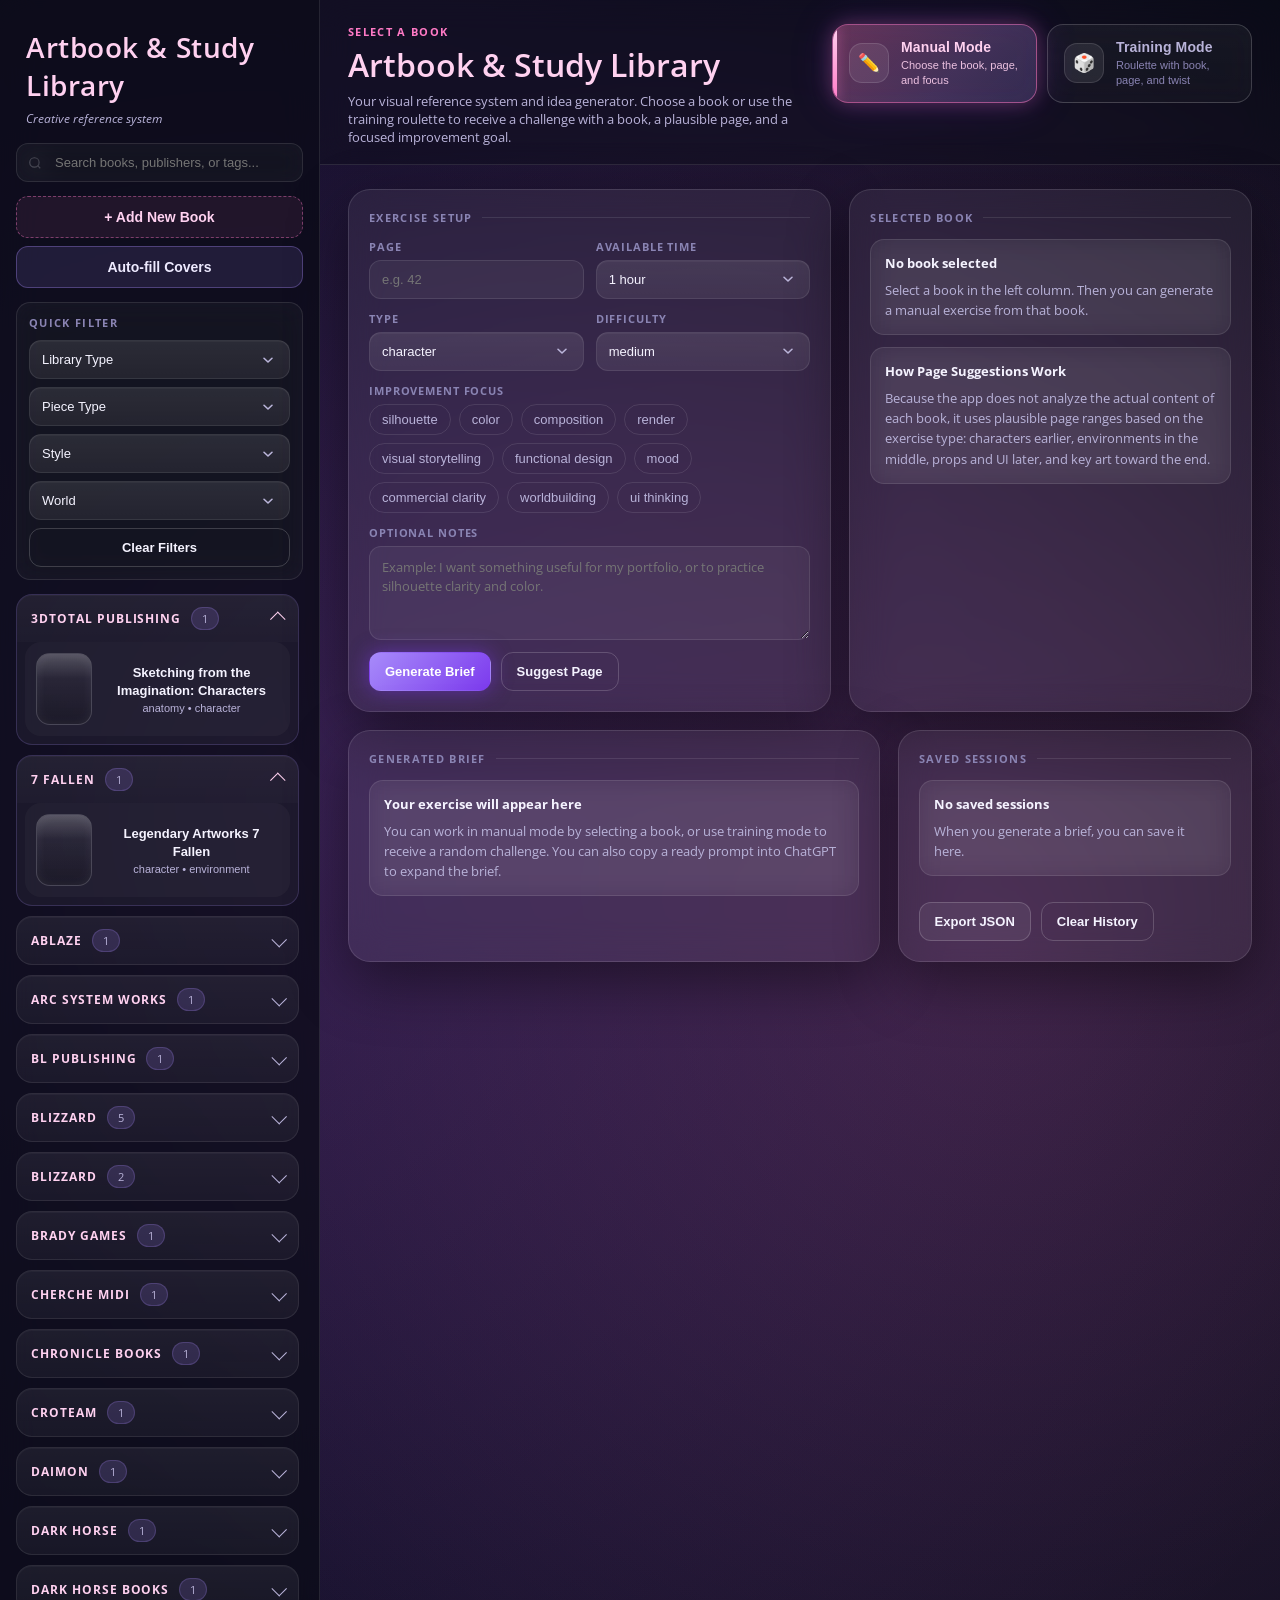
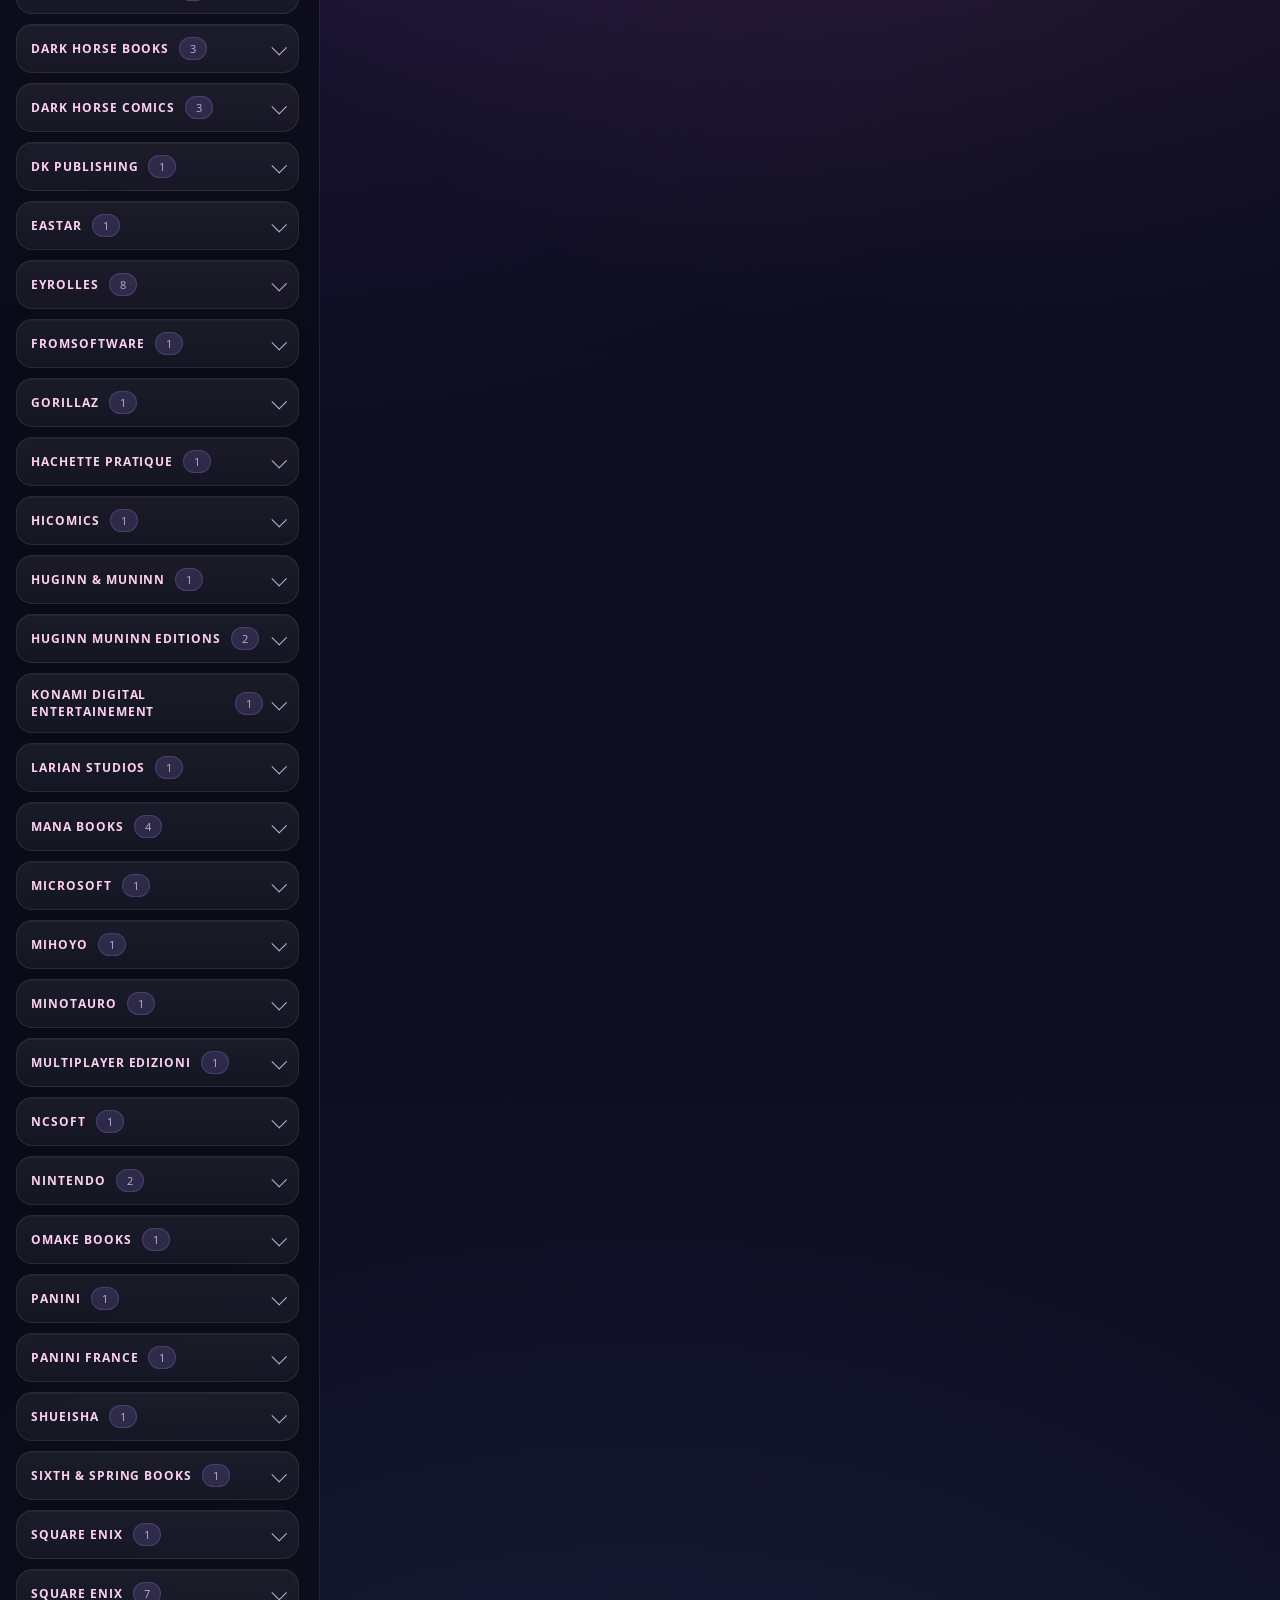
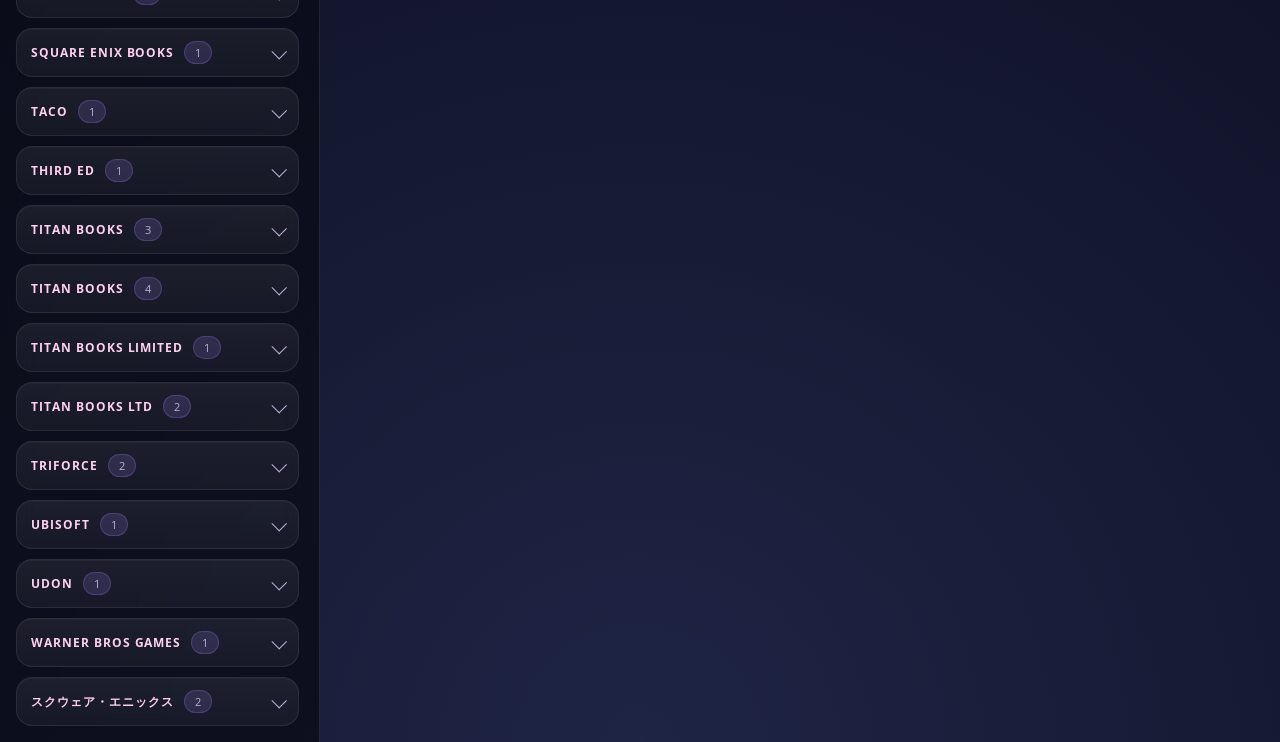
==== commit 0abc3bfd: "erase of index and other files, only app available" ====
--- a/app.html
+++ b/app.html
@@ -1,851 +1,39 @@
-<!DOCTYPE html>
-<html lang="es">
+﻿<!DOCTYPE html>
+<html lang="en">
 <head>
   <meta charset="UTF-8" />
   <meta name="viewport" content="width=device-width, initial-scale=1.0" />
-  <title>Artbook Training Studio</title>
+  <title>Artbook & Study Library</title>
   <link href="https://fonts.googleapis.com/css2?family=Open+Sans:wght@300;400;600;700&display=swap" rel="stylesheet">
-  <style>
-    :root {
-      --bg: #0b0b1a;
-      --panel: rgba(255,255,255,0.06);
-      --panel-2: rgba(255,255,255,0.08);
-      --panel-3: rgba(255,255,255,0.1);
-      --line: rgba(255,255,255,0.1);
-      --line-2: rgba(255,255,255,0.18);
-      --text: #f5f3ff;
-      --muted: #b9b3d9;
-      --soft: #8a84b3;
-      --accent: #ff7ac6;
-      --accent-2: #ffd1f0;
-      --accent-bg: rgba(255,122,198,0.14);
-      --violet: #a78bfa;
-      --violet-2: #7c3aed;
-      --blue: #7aa2ff;
-      --green: #6df0c2;
-      --radius: 14px;
-      --radius-lg: 22px;
-      --shadow: 0 20px 60px rgba(0,0,0,0.45);
-    }
-
-    * { box-sizing: border-box; }
-    html { scroll-behavior: smooth; }
-    body {
-      margin: 0;
-      min-height: 100vh;
-      color: var(--text);
-      font-family: "Open Sans", Inter, system-ui, sans-serif;
-      background:
-        radial-gradient(circle at 20% 20%, rgba(168,85,247,0.22), transparent 38%),
-        radial-gradient(circle at 78% 24%, rgba(255,122,198,0.18), transparent 32%),
-        radial-gradient(circle at 50% 100%, rgba(122,162,255,0.14), transparent 30%),
-        linear-gradient(180deg, #0b0b1a 0%, #0f1026 100%);
-    }
-
-    .app {
-      display: grid;
-      grid-template-columns: 320px 1fr;
-      min-height: 100vh;
-    }
-
-    .sidebar {
-      background: rgba(10, 12, 22, 0.74);
-      backdrop-filter: blur(18px);
-      -webkit-backdrop-filter: blur(18px);
-      border-right: 1px solid var(--line);
-      padding: 20px 16px 16px;
-      display: flex;
-      flex-direction: column;
-      gap: 14px;
-      min-width: 0;
-    }
-
-    .brand { padding: 8px 10px 2px; }
-    .brand h1 {
-      margin: 0;
-      font-family: "Open Sans", Inter, system-ui, sans-serif;
-      font-weight: 600;
-      font-size: 28px;
-      color: var(--accent-2);
-      letter-spacing: 0.02em;
-    }
-    .brand p {
-      margin: 6px 0 0;
-      color: var(--muted);
-      font-size: 12px;
-      font-style: italic;
-    }
-
-    .search { position: relative; }
-    .search input {
-      width: 100%;
-      border: 1px solid var(--line);
-      background: rgba(255,255,255,0.04);
-      color: var(--text);
-      padding: 11px 12px 11px 38px;
-      border-radius: 12px;
-      outline: none;
-      font-size: 13px;
-      backdrop-filter: blur(12px);
-    }
-    .search svg {
-      position: absolute;
-      left: 12px;
-      top: 50%;
-      transform: translateY(-50%);
-      opacity: 0.55;
-    }
-
-    .sidebar-actions {
-      display: grid;
-      gap: 8px;
-    }
-    .add-book-btn,
-    .auto-cover-btn {
-      width: 100%;
-      padding: 12px 14px;
-      border-radius: 12px;
-      cursor: pointer;
-      font-weight: 700;
-      font-size: 14px;
-      text-align: center;
-      transition: 0.2s ease;
-    }
-    .add-book-btn {
-      border: 1px dashed rgba(255,122,198,0.42);
-      background: rgba(255,122,198,0.08);
-      color: var(--accent-2);
-    }
-    .add-book-btn:hover {
-      background: rgba(255,122,198,0.14);
-      border-color: rgba(255,122,198,0.58);
-      transform: translateY(-1px);
-    }
-    .auto-cover-btn {
-      border: 1px solid rgba(167,139,250,0.34);
-      background: rgba(167,139,250,0.12);
-      color: #ede9fe;
-    }
-    .auto-cover-btn:hover {
-      background: rgba(167,139,250,0.18);
-      transform: translateY(-1px);
-    }
-    .auto-cover-btn:disabled {
-      cursor: wait;
-      opacity: 0.7;
-    }
-
-    .filters {
-      display: grid;
-      gap: 8px;
-      padding: 12px;
-      background: rgba(255,255,255,0.04);
-      border: 1px solid var(--line);
-      border-radius: var(--radius);
-      backdrop-filter: blur(14px);
-    }
-    .filters h3 {
-      margin: 0 0 2px;
-      font-size: 11px;
-      text-transform: uppercase;
-      letter-spacing: 0.12em;
-      color: var(--soft);
-    }
-    .filters select,
-    input,
-    textarea,
-    .field select {
-      width: 100%;
-      background: rgba(255,255,255,0.05);
-      color: var(--text);
-      border: 1px solid var(--line);
-      border-radius: 12px;
-      padding: 11px 12px;
-      font-size: 13px;
-      outline: none;
-    }
-    textarea {
-      min-height: 94px;
-      resize: vertical;
-      line-height: 1.45;
-      font-family: inherit;
-    }
-
-    .library {
-      overflow: auto;
-      padding-right: 4px;
-      display: grid;
-      gap: 8px;
-    }
-
-    .book {
-      display: grid;
-      grid-template-columns: 56px 1fr;
-      align-items: center;
-      gap: 12px;
-      padding: 10px;
-      border-radius: 16px;
-      cursor: pointer;
-      border: 1px solid transparent;
-      transition: all 0.25s ease;
-      position: relative;
-      overflow: hidden;
-      background: rgba(255,255,255,0.03);
-    }
-    .book::after {
-      content: "";
-      position: absolute;
-      inset: 0;
-      background: radial-gradient(circle at center, rgba(167,139,250,0.18), transparent 60%);
-      opacity: 0;
-      transition: 0.3s ease;
-      pointer-events: none;
-    }
-    .book:hover {
-      transform: translateY(-3px) scale(1.015);
-      background: rgba(255,255,255,0.06);
-      border-color: rgba(167,139,250,0.24);
-      box-shadow: 0 10px 24px rgba(0,0,0,0.25);
-    }
-    .book:hover::after { opacity: 1; }
-    .book.active {
-      background: linear-gradient(135deg, rgba(255,122,198,0.16), rgba(167,139,250,0.12));
-      border-color: rgba(255,122,198,0.32);
-      box-shadow: 0 0 0 1px rgba(255,122,198,0.1), 0 12px 30px rgba(0,0,0,0.28);
-    }
-
-    .book-thumb {
-      width: 56px;
-      height: 72px;
-      border-radius: 14px;
-      display: flex;
-      align-items: center;
-      justify-content: center;
-      font-size: 12px;
-      font-weight: 800;
-      color: white;
-      border: 1px solid rgba(255,255,255,0.18);
-      box-shadow: inset 0 0 12px rgba(255,255,255,0.08);
-      overflow: hidden;
-      position: relative;
-      background-size: cover;
-      background-position: center;
-      background-repeat: no-repeat;
-    }
-    .book-thumb.has-cover { color: transparent; }
-    .book-thumb::before {
-      content: "";
-      position: absolute;
-      inset: 0;
-      background: linear-gradient(180deg, rgba(255,255,255,0.18), transparent 35%, rgba(0,0,0,0.12));
-      pointer-events: none;
-      z-index: 1;
-    }
-    .book-thumb span {
-      position: relative;
-      z-index: 2;
-    }
-    .book-meta {
-      min-width: 0;
-      display: flex;
-      flex-direction: column;
-      gap: 2px;
-    }
-    .book-title {
-      font-size: 13px;
-      line-height: 1.35;
-      color: var(--text);
-      font-weight: 600;
-    }
-    .book-sub {
-      font-size: 11px;
-      color: var(--muted);
-    }
-
-    .main {
-      display: flex;
-      flex-direction: column;
-      min-width: 0;
-    }
-
-    .header {
-      padding: 24px 28px 18px;
-      border-bottom: 1px solid var(--line);
-      background: rgba(10,12,22,0.35);
-      backdrop-filter: blur(16px);
-    }
-    .header-main {
-      display: flex;
-      justify-content: space-between;
-      gap: 20px;
-      align-items: flex-start;
-      width: 100%;
-    }
-    .header-copy { min-width: 0; }
-    .header-tools {
-      display: flex;
-      justify-content: flex-end;
-      min-width: 420px;
-    }
-    .eyebrow {
-      color: var(--accent);
-      text-transform: uppercase;
-      letter-spacing: 0.12em;
-      font-size: 11px;
-      font-weight: 700;
-      margin-bottom: 8px;
-    }
-    .header h2 {
-      margin: 0;
-      font-family: "Open Sans", Inter, system-ui, sans-serif;
-      font-size: 32px;
-      font-weight: 600;
-      line-height: 1.15;
-      color: var(--accent-2);
-    }
-    .desc {
-      color: var(--muted);
-      font-size: 13px;
-      max-width: 860px;
-      margin-top: 8px;
-    }
-
-    .mode-row {
-      display: grid;
-      grid-template-columns: 1fr 1fr;
-      gap: 10px;
-      width: 100%;
-      max-width: 540px;
-    }
-    .mode-btn {
-      position: relative;
-      display: flex;
-      align-items: center;
-      gap: 12px;
-      justify-content: flex-start;
-      background: linear-gradient(180deg, rgba(255,255,255,0.05), rgba(255,255,255,0.03));
-      border: 1px solid var(--line-2);
-      color: var(--muted);
-      padding: 14px 16px;
-      border-radius: 16px;
-      cursor: pointer;
-      font-weight: 700;
-      font-size: 14px;
-      text-align: left;
-      min-height: 74px;
-      transition: 0.24s ease;
-      overflow: hidden;
-      backdrop-filter: blur(12px);
-    }
-    .mode-btn::before {
-      content: "";
-      position: absolute;
-      inset: 0;
-      background: linear-gradient(135deg, rgba(255,122,198,0.16), rgba(167,139,250,0.08) 60%, transparent);
-      opacity: 0;
-      transition: 0.24s ease;
-      pointer-events: none;
-    }
-    .mode-btn:hover {
-      transform: translateY(-2px);
-      border-color: rgba(255,122,198,0.28);
-      color: var(--text);
-    }
-    .mode-btn:hover::before { opacity: 1; }
-    .mode-btn.active {
-      background: linear-gradient(135deg, rgba(255,122,198,0.24), rgba(167,139,250,0.24));
-      color: var(--accent-2);
-      border-color: rgba(255,122,198,0.52);
-      box-shadow: 0 0 20px rgba(255,122,198,0.28), 0 0 44px rgba(124,58,237,0.18);
-      animation: pulseGlow 2.5s infinite;
-    }
-    .mode-btn.active::before { opacity: 1; }
-    .mode-btn.active::after {
-      content: "";
-      position: absolute;
-      left: 0;
-      top: 0;
-      bottom: 0;
-      width: 4px;
-      background: linear-gradient(180deg, var(--accent-2), var(--accent));
-      border-radius: 4px;
-      box-shadow: 0 0 12px rgba(255,122,198,0.58);
-    }
-    .mode-icon {
-      position: relative;
-      z-index: 1;
-      width: 40px;
-      height: 40px;
-      border-radius: 13px;
-      display: flex;
-      align-items: center;
-      justify-content: center;
-      background: rgba(255,255,255,0.08);
-      border: 1px solid rgba(255,255,255,0.12);
-      flex-shrink: 0;
-      font-size: 18px;
-    }
-    .mode-copy {
-      position: relative;
-      z-index: 1;
-      display: flex;
-      flex-direction: column;
-      gap: 3px;
-      min-width: 0;
-    }
-    .mode-title {
-      font-size: 14px;
-      font-weight: 800;
-      letter-spacing: 0.01em;
-    }
-    .mode-desc {
-      font-size: 11px;
-      line-height: 1.35;
-      color: var(--soft);
-      font-weight: 500;
-    }
-    .mode-btn.active .mode-desc { color: rgba(255,209,240,0.9); }
-
-    .content {
-      padding: 24px 28px 28px;
-      display: grid;
-      gap: 18px;
-    }
-
-    .panel {
-      background: rgba(255,255,255,0.06);
-      border: 1px solid rgba(255,255,255,0.12);
-      border-radius: var(--radius-lg);
-      padding: 20px;
-      box-shadow: var(--shadow);
-      backdrop-filter: blur(18px);
-      -webkit-backdrop-filter: blur(18px);
-    }
-    .panel-title {
-      margin: 0 0 14px;
-      font-size: 11px;
-      text-transform: uppercase;
-      letter-spacing: 0.12em;
-      color: var(--soft);
-      display: flex;
-      align-items: center;
-      gap: 10px;
-      font-weight: 700;
-    }
-    .panel-title::after {
-      content: "";
-      height: 1px;
-      background: var(--line);
-      flex: 1;
-    }
-
-    .manual-grid,
-    .output-grid {
-      display: grid;
-      gap: 18px;
-    }
-    .manual-grid { grid-template-columns: 1.2fr 1fr; }
-    .output-grid { grid-template-columns: 1.2fr 0.8fr; }
-
-    .field-grid {
-      display: grid;
-      grid-template-columns: repeat(2, minmax(0, 1fr));
-      gap: 12px;
-      margin-bottom: 12px;
-    }
-    .field {
-      display: grid;
-      gap: 6px;
-    }
-    .field.full { grid-column: 1 / -1; }
-    label {
-      font-size: 11px;
-      letter-spacing: 0.08em;
-      text-transform: uppercase;
-      color: var(--soft);
-      font-weight: 700;
-    }
-
-    .chips {
-      display: flex;
-      flex-wrap: wrap;
-      gap: 8px;
-    }
-    .chip-wrap {
-      position: relative;
-      display: inline-flex;
-    }
-    .chip {
-      padding: 7px 12px;
-      border-radius: 999px;
-      border: 1px solid var(--line);
-      background: transparent;
-      color: var(--muted);
-      cursor: pointer;
-      font-size: 13px;
-      transition: 0.2s ease;
-    }
-    .chip:hover {
-      transform: translateY(-1px);
-      border-color: rgba(167,139,250,0.28);
-    }
-    .chip.active {
-      background: var(--accent-bg);
-      border-color: rgba(255,122,198,0.36);
-      color: var(--accent-2);
-    }
-    .chip-tip {
-      position: absolute;
-      left: 50%;
-      bottom: calc(100% + 12px);
-      transform: translateX(-50%) translateY(4px);
-      width: 280px;
-      background: rgba(17,18,23,0.98);
-      border: 1px solid rgba(255,122,198,0.26);
-      border-radius: 14px;
-      padding: 12px;
-      box-shadow: var(--shadow);
-      opacity: 0;
-      pointer-events: none;
-      transition: 0.18s ease;
-      z-index: 20;
-    }
-    .chip-tip::after {
-      content: "";
-      position: absolute;
-      left: 50%;
-      top: 100%;
-      transform: translateX(-50%);
-      border-width: 8px;
-      border-style: solid;
-      border-color: rgba(255,122,198,0.26) transparent transparent transparent;
-    }
-    .chip-wrap:hover .chip-tip,
-    .chip-wrap:focus-within .chip-tip {
-      opacity: 1;
-      transform: translateX(-50%) translateY(0);
-    }
-    .chip-tip h5 {
-      margin: 0 0 8px;
-      font-size: 12px;
-      color: var(--accent-2);
-      letter-spacing: 0.04em;
-      text-transform: uppercase;
-    }
-    .chip-tip p {
-      margin: 0;
-      color: var(--muted);
-      font-size: 12px;
-      line-height: 1.5;
-    }
-
-    .hero-challenge {
-      display: grid;
-      gap: 16px;
-    }
-    .mission-card {
-      background: linear-gradient(180deg, rgba(255,122,198,0.08), rgba(255,255,255,0.02));
-      border: 1px solid rgba(255,122,198,0.22);
-      border-radius: 18px;
-      padding: 18px;
-      min-height: 154px;
-      transition: transform 0.22s ease, box-shadow 0.22s ease;
-    }
-    .mission-card.rolling {
-      animation: cardRoll 0.12s linear infinite alternate;
-    }
-    .mission-top {
-      display: flex;
-      align-items: center;
-      gap: 14px;
-      justify-content: space-between;
-      padding-bottom: 12px;
-      margin-bottom: 12px;
-      border-bottom: 1px solid var(--line);
-    }
-    .mission-book {
-      display: flex;
-      gap: 12px;
-      min-width: 0;
-      align-items: center;
-    }
-    .mission-page {
-      background: var(--panel-3);
-      border: 1px solid var(--line-2);
-      border-radius: 12px;
-      padding: 8px 14px;
-      text-align: center;
-      flex-shrink: 0;
-    }
-    .mission-page strong {
-      display: block;
-      font-size: 22px;
-      font-family: Georgia, serif;
-      color: var(--accent-2);
-      line-height: 1;
-    }
-    .mission-page span {
-      display: block;
-      font-size: 10px;
-      letter-spacing: 0.1em;
-      color: var(--soft);
-      text-transform: uppercase;
-      margin-top: 4px;
-    }
-    .mission-title {
-      margin: 0;
-      font-size: 19px;
-      font-family: Georgia, serif;
-      font-weight: 500;
-      line-height: 1.35;
-    }
-    .mission-sub {
-      margin-top: 4px;
-      color: var(--muted);
-      font-size: 13px;
-    }
-
-    .tags {
-      display: flex;
-      flex-wrap: wrap;
-      gap: 8px;
-    }
-    .tag {
-      padding: 6px 10px;
-      border-radius: 999px;
-      font-size: 12px;
-      border: 1px solid var(--line-2);
-      background: rgba(255,255,255,0.04);
-      color: var(--text);
-    }
-    .tag.type { color: var(--blue); }
-    .tag.style { color: var(--green); }
-    .tag.world { color: var(--violet); }
-    .tag.goal { color: var(--accent-2); }
-
-    .actions {
-      display: flex;
-      flex-wrap: wrap;
-      gap: 10px;
-    }
-    .btn {
-      border: 1px solid var(--line-2);
-      background: rgba(255,255,255,0.06);
-      color: var(--text);
-      padding: 11px 15px;
-      border-radius: 12px;
-      cursor: pointer;
-      font-weight: 600;
-      font-size: 13px;
-      transition: 0.2s ease;
-    }
-    .btn:hover { transform: translateY(-1px); }
-    .btn:disabled {
-      opacity: 0.7;
-      cursor: wait;
-      transform: none;
-    }
-    .btn.primary {
-      background: linear-gradient(135deg, var(--violet), var(--violet-2));
-      color: white;
-      border-color: transparent;
-      box-shadow: 0 0 20px rgba(124,58,237,0.5);
-    }
-    .btn.ghost { background: transparent; }
-
-    .brief h3 {
-      margin: 0 0 16px;
-      font-family: Georgia, serif;
-      font-size: 26px;
-      font-weight: 500;
-      color: var(--accent-2);
-    }
-    .section {
-      padding-bottom: 16px;
-      margin-bottom: 16px;
-      border-bottom: 1px solid var(--line);
-    }
-    .section:last-child {
-      margin-bottom: 0;
-      padding-bottom: 0;
-      border-bottom: none;
-    }
-    .section small {
-      display: block;
-      font-size: 10px;
-      text-transform: uppercase;
-      letter-spacing: 0.12em;
-      color: var(--accent);
-      font-weight: 700;
-      margin-bottom: 8px;
-    }
-    .section p,
-    .section li {
-      color: var(--muted);
-      line-height: 1.65;
-      font-size: 14px;
-    }
-    .section ul {
-      margin: 0;
-      padding-left: 18px;
-    }
-
-    .mini-card,
-    .session-item,
-    .status-box {
-      background: rgba(255,255,255,0.05);
-      border: 1px solid rgba(255,255,255,0.1);
-      border-radius: 14px;
-      padding: 14px;
-      backdrop-filter: blur(12px);
-    }
-    .mini-card { margin-bottom: 12px; }
-    .mini-card h4,
-    .session-item strong {
-      margin: 0 0 8px;
-      font-size: 13px;
-      color: var(--text);
-      display: block;
-    }
-    .mini-card p,
-    .session-item span,
-    .status-box {
-      margin: 0;
-      color: var(--muted);
-      font-size: 13px;
-      line-height: 1.55;
-    }
-    .status-box.hidden { display: none !important; }
-    .sessions {
-      display: grid;
-      gap: 10px;
-    }
-
-    .modal {
-      position: fixed;
-      inset: 0;
-      z-index: 80;
-      display: flex;
-      align-items: center;
-      justify-content: center;
-      padding: 20px;
-    }
-    .modal.hidden { display: none !important; }
-    .modal-backdrop {
-      position: absolute;
-      inset: 0;
-      background: rgba(5,6,10,0.72);
-      backdrop-filter: blur(8px);
-    }
-    .modal-card {
-      position: relative;
-      width: min(760px, 100%);
-      max-height: calc(100vh - 40px);
-      overflow: auto;
-      background: linear-gradient(180deg, rgba(23,25,31,0.98), rgba(16,18,23,0.98));
-      border: 1px solid rgba(255,122,198,0.22);
-      border-radius: 20px;
-      padding: 22px;
-      box-shadow: 0 22px 60px rgba(0,0,0,0.45);
-    }
-    .modal-head {
-      display: flex;
-      align-items: flex-start;
-      justify-content: space-between;
-      gap: 12px;
-      margin-bottom: 18px;
-    }
-    .modal-kicker {
-      color: var(--accent);
-      text-transform: uppercase;
-      letter-spacing: 0.12em;
-      font-size: 10px;
-      font-weight: 700;
-      margin-bottom: 6px;
-    }
-    .modal-head h3 {
-      margin: 0;
-      font-family: Georgia, serif;
-      font-size: 28px;
-      font-weight: 500;
-      color: var(--accent-2);
-    }
-    .modal-close {
-      width: 38px;
-      height: 38px;
-      border-radius: 999px;
-      border: 1px solid var(--line-2);
-      background: transparent;
-      color: var(--text);
-      cursor: pointer;
-      font-size: 24px;
-      line-height: 1;
-    }
-    .tag-picker {
-      display: flex;
-      flex-wrap: wrap;
-      gap: 8px;
-    }
-
-    .view {
-      opacity: 0;
-      transform: translateY(10px);
-      transition: opacity 0.35s ease, transform 0.35s ease;
-    }
-    .view.active {
-      opacity: 1;
-      transform: translateY(0);
-    }
-    .hidden { display: none !important; }
-
-    @keyframes pulseGlow {
-      0% { box-shadow: 0 0 12px rgba(255,122,198,0.2), 0 0 18px rgba(124,58,237,0.12); }
-      50% { box-shadow: 0 0 26px rgba(255,122,198,0.42), 0 0 42px rgba(124,58,237,0.2); }
-      100% { box-shadow: 0 0 12px rgba(255,122,198,0.2), 0 0 18px rgba(124,58,237,0.12); }
-    }
-    @keyframes cardRoll {
-      from { transform: translateY(-2px); }
-      to { transform: translateY(2px); }
-    }
-
-    @media (max-width: 1100px) {
-      .manual-grid,
-      .output-grid { grid-template-columns: 1fr; }
-    }
-    @media (max-width: 860px) {
-      .app { grid-template-columns: 1fr; }
-      .sidebar { border-right: none; border-bottom: 1px solid var(--line); }
-      .header, .content { padding-left: 18px; padding-right: 18px; }
-      .header-main { flex-direction: column; }
-      .header-tools { width: 100%; min-width: 0; }
-      .mode-row { max-width: none; }
-      .mode-btn { min-height: 64px; padding: 12px 14px; }
-      .mode-icon { width: 34px; height: 34px; font-size: 16px; }
-    }
-  </style>
+  <link rel="stylesheet" href="./style.css">
 </head>
 <body>
   <div class="app">
     <aside class="sidebar">
       <div class="brand">
-        <h1>Artbook Studio</h1>
-        <p>Creative Reference System</p>
+        <h1>Artbook & Study Library</h1>
+        <p>Creative reference system</p>
       </div>
 
       <div class="search">
         <svg width="14" height="14" fill="none" stroke="currentColor" stroke-width="2" viewBox="0 0 24 24"><circle cx="11" cy="11" r="8"></circle><path d="m21 21-4.35-4.35"></path></svg>
-        <input id="searchInput" type="text" placeholder="Buscar libro, editorial o tag..." />
+        <input id="searchInput" type="text" placeholder="Search books, publishers, or tags..." />
       </div>
 
       <div class="sidebar-actions">
-        <button class="add-book-btn" id="addBookBtn" type="button">＋ Agregar nuevo artbook</button>
-        <button class="auto-cover-btn" id="autoFillBtn" type="button">🪄 Rellenar covers automáticamente</button>
+        <button class="add-book-btn" id="addBookBtn" type="button">+ Add New Book</button>
+        <button class="auto-cover-btn" id="autoFillBtn" type="button">Auto-fill Covers</button>
       </div>
 
       <div class="filters">
-        <h3>Filtro rápido</h3>
+        <h3>Quick Filter</h3>
+        <select id="filterLibraryType">
+          <option value="">Library Type</option>
+          <option value="study">book of study</option>
+          <option value="artbook">artbook</option>
+        </select>
         <select id="filterType">
-          <option value="">Tipo de pieza</option>
+          <option value="">Piece Type</option>
           <option value="character">character</option>
           <option value="environment">environment</option>
           <option value="props">props</option>
@@ -854,7 +42,7 @@
           <option value="keyart">keyart</option>
         </select>
         <select id="filterStyle">
-          <option value="">Estilo</option>
+          <option value="">Style</option>
           <option value="stylized">stylized</option>
           <option value="realistic">realistic</option>
           <option value="semi-realistic">semi-realistic</option>
@@ -862,7 +50,7 @@
           <option value="anime">anime</option>
         </select>
         <select id="filterWorld">
-          <option value="">Universo</option>
+          <option value="">World</option>
           <option value="fantasy">fantasy</option>
           <option value="dark fantasy">dark fantasy</option>
           <option value="sci-fi">sci-fi</option>
@@ -871,6 +59,7 @@
           <option value="horror">horror</option>
           <option value="superhero">superhero</option>
         </select>
+        <button class="btn ghost filter-reset-btn" id="clearFiltersBtn" type="button">Clear Filters</button>
       </div>
 
       <div class="status-box hidden" id="coverStatus"></div>
@@ -881,24 +70,24 @@
       <header class="header">
         <div class="header-main">
           <div class="header-copy">
-            <div class="eyebrow" id="headerEyebrow">Selecciona un artbook</div>
-            <h2 id="headerTitle">Artbook Creative Studio</h2>
-            <div class="desc" id="headerDesc">Tu sistema de referencia visual y generación de ideas. Elige un libro o usa la ruleta para recibir un reto con libro, página plausible y enfoque de mejora.</div>
+            <div class="eyebrow" id="headerEyebrow">Select a book</div>
+            <h2 id="headerTitle">Artbook & Study Library</h2>
+            <div class="desc" id="headerDesc">Your visual reference system and idea generator. Choose a book or use the training roulette to receive a challenge with a book, a plausible page, and a focused improvement goal.</div>
           </div>
           <div class="header-tools">
             <div class="mode-row">
               <button class="mode-btn active" id="manualModeBtn" type="button">
                 <span class="mode-icon">✏️</span>
                 <span class="mode-copy">
-                  <span class="mode-title">Modo libre</span>
-                  <span class="mode-desc">Eliges libro, página y enfoque</span>
+                  <span class="mode-title">Manual Mode</span>
+                  <span class="mode-desc">Choose the book, page, and focus</span>
                 </span>
               </button>
               <button class="mode-btn" id="randomModeBtn" type="button">
                 <span class="mode-icon">🎲</span>
                 <span class="mode-copy">
-                  <span class="mode-title">Modo entrenamiento</span>
-                  <span class="mode-desc">Ruleta con libro, página y giro</span>
+                  <span class="mode-title">Training Mode</span>
+                  <span class="mode-desc">Roulette with book, page, and twist</span>
                 </span>
               </button>
             </div>
@@ -910,23 +99,23 @@
         <div id="manualMode" class="view active">
           <div class="manual-grid">
             <div class="panel">
-              <div class="panel-title">Configuración del ejercicio</div>
+              <div class="panel-title">Exercise Setup</div>
               <div class="field-grid">
                 <div class="field">
-                  <label>Página</label>
-                  <input id="manualPage" type="number" min="1" placeholder="ej. 42" />
+                  <label>Page</label>
+                  <input id="manualPage" type="number" min="1" placeholder="e.g. 42" />
                 </div>
                 <div class="field">
-                  <label>Tiempo disponible</label>
+                  <label>Available Time</label>
                   <select id="manualTime">
                     <option value="30 min">30 min</option>
                     <option value="45 min">45 min</option>
-                    <option value="1 hora" selected>1 hora</option>
-                    <option value="2 horas">2 horas</option>
+                    <option value="1 hour" selected>1 hour</option>
+                    <option value="2 hours">2 hours</option>
                   </select>
                 </div>
                 <div class="field">
-                  <label>Tipo</label>
+                  <label>Type</label>
                   <select id="manualType">
                     <option value="character">character</option>
                     <option value="environment">environment</option>
@@ -937,39 +126,39 @@
                   </select>
                 </div>
                 <div class="field">
-                  <label>Dificultad</label>
+                  <label>Difficulty</label>
                   <select id="manualDifficulty">
-                    <option value="fácil">fácil</option>
-                    <option value="media" selected>media</option>
-                    <option value="alta">alta</option>
+                    <option value="easy">easy</option>
+                    <option value="medium" selected>medium</option>
+                    <option value="hard">hard</option>
                   </select>
                 </div>
                 <div class="field full">
-                  <label>Enfoque de mejora</label>
+                  <label>Improvement Focus</label>
                   <div class="chips" id="goalChips"></div>
                 </div>
                 <div class="field full">
-                  <label>Notas opcionales</label>
-                  <textarea id="manualNotes" placeholder="Ej: quiero algo útil para portafolio, o practicar silueta clara y color."></textarea>
+                  <label>Optional Notes</label>
+                  <textarea id="manualNotes" placeholder="Example: I want something useful for my portfolio, or to practice silhouette clarity and color."></textarea>
                 </div>
               </div>
               <div class="actions">
-                <button class="btn primary" id="generateManualBtn" type="button">Generar brief</button>
-                <button class="btn ghost" id="useSelectedPageBtn" type="button">Sugerir página</button>
+                <button class="btn primary" id="generateManualBtn" type="button">Generate Brief</button>
+                <button class="btn ghost" id="useSelectedPageBtn" type="button">Suggest Page</button>
               </div>
             </div>
 
             <div class="panel">
-              <div class="panel-title">Libro seleccionado</div>
+              <div class="panel-title">Selected Book</div>
               <div id="selectedBookCard">
                 <div class="mini-card">
-                  <h4>Sin libro seleccionado</h4>
-                  <p>Selecciona un artbook en la columna izquierda. Luego podrás generar un ejercicio manual a partir de ese libro.</p>
+                  <h4>No book selected</h4>
+                  <p>Select a book in the left column. Then you can generate a manual exercise from that book.</p>
                 </div>
               </div>
               <div class="mini-card">
-                <h4>Cómo interpreta las páginas</h4>
-                <p>Como no analiza el contenido real del libro, usa páginas plausibles según el tipo de ejercicio: personajes en primeras secciones, entornos en medias, props y UI más adelante, key art hacia el final.</p>
+                <h4>How Page Suggestions Work</h4>
+                <p>Because the app does not analyze the actual content of each book, it uses plausible page ranges based on the exercise type: characters earlier, environments in the middle, props and UI later, and key art toward the end.</p>
               </div>
             </div>
           </div>
@@ -977,49 +166,49 @@
 
         <div id="randomMode" class="view hidden">
           <div class="panel hero-challenge">
-            <div class="panel-title">Modo entrenamiento</div>
+            <div class="panel-title">Training Mode</div>
             <div class="mission-card" id="missionCard">
               <div class="mission-top">
                 <div class="mission-book">
                   <div class="book-thumb" style="background:linear-gradient(135deg, rgba(255,122,198,0.28), rgba(124,58,237,0.28)); color: var(--accent-2);"><span>AI</span></div>
                   <div>
-                    <h3 class="mission-title">Pulsa “Lanzar entrenamiento”</h3>
-                    <div class="mission-sub">La app elegirá libro, página, tipo y objetivo.</div>
+                    <h3 class="mission-title">Press "Start Training"</h3>
+                    <div class="mission-sub">The app will choose the book, page, type, and goal.</div>
                   </div>
                 </div>
                 <div class="mission-page">
-                  <strong>—</strong>
-                  <span>página</span>
+                  <strong>-</strong>
+                  <span>page</span>
                 </div>
               </div>
               <div class="tags" id="missionTags"></div>
             </div>
             <div class="actions">
-              <button class="btn primary" id="rollBtn" type="button">🎲 Lanzar entrenamiento</button>
-              <button class="btn" id="rerollBookBtn" type="button">Otro libro</button>
-              <button class="btn" id="rerollTwistBtn" type="button">Otro giro</button>
-              <button class="btn ghost" id="saveSessionBtn" type="button">Guardar sesión</button>
+              <button class="btn primary" id="rollBtn" type="button">🎲 Start Training</button>
+              <button class="btn" id="rerollBookBtn" type="button">Another Book</button>
+              <button class="btn" id="rerollTwistBtn" type="button">Another Twist</button>
+              <button class="btn ghost" id="saveSessionBtn" type="button">Save Session</button>
             </div>
           </div>
         </div>
 
         <div class="output-grid">
           <div class="panel brief">
-            <div class="panel-title">Brief generado</div>
+            <div class="panel-title">Generated Brief</div>
             <div id="briefOutput">
               <div class="mini-card">
-                <h4>Aquí aparecerá tu ejercicio</h4>
-                <p>Puedes trabajar en modo libre seleccionando un libro o usar modo entrenamiento para recibir un reto aleatorio. También podrás copiar un prompt listo para traerlo a ChatGPT y ampliar el brief.</p>
+                <h4>Your exercise will appear here</h4>
+                <p>You can work in manual mode by selecting a book, or use training mode to receive a random challenge. You can also copy a ready prompt into ChatGPT to expand the brief.</p>
               </div>
             </div>
           </div>
 
           <div class="panel">
-            <div class="panel-title">Sesiones guardadas</div>
+            <div class="panel-title">Saved Sessions</div>
             <div class="sessions" id="savedSessions"></div>
             <div class="actions" style="margin-top:14px;">
-              <button class="btn" id="exportBtn" type="button">Exportar JSON</button>
-              <button class="btn ghost" id="clearBtn" type="button">Limpiar historial</button>
+              <button class="btn" id="exportBtn" type="button">Export JSON</button>
+              <button class="btn ghost" id="clearBtn" type="button">Clear History</button>
             </div>
           </div>
         </div>
@@ -1032,31 +221,53 @@
     <div class="modal-card" role="dialog" aria-modal="true" aria-labelledby="modalTitle">
       <div class="modal-head">
         <div>
-          <div class="modal-kicker">Biblioteca</div>
-          <h3 id="modalTitle">Agregar nuevo artbook</h3>
-        </div>
-        <button class="modal-close" id="closeModalBtn" aria-label="Cerrar" type="button">×</button>
+          <div class="modal-kicker">Library</div>
+          <h3 id="modalTitle">Add New Book</h3>
+        </div>
+        <button class="modal-close" id="closeModalBtn" aria-label="Close" type="button">×</button>
       </div>
 
       <div class="field-grid">
-        <div class="field">
-          <label>Título</label>
-          <input id="newBookTitle" type="text" placeholder="ej. The Art of Hades" />
-        </div>
-        <div class="field">
-          <label>Editorial / Estudio</label>
-          <input id="newBookPublisher" type="text" placeholder="ej. Supergiant Games" />
-        </div>
-        <div class="field">
-          <label>Iniciales</label>
+        <div class="field full">
+          <label>Paste From Libib</label>
+          <textarea id="newBookImportText" placeholder="Paste a Libib block here and let the app extract the title, publisher, ISBNs, and cover."></textarea>
+        </div>
+        <div class="field full">
+          <button class="btn" id="parseImportBtn" type="button">Auto-fill From Pasted Text</button>
+        </div>
+        <div class="field">
+          <label>Library Type</label>
+          <select id="newBookLibraryType">
+            <option value="artbook" selected>artbook</option>
+            <option value="study">book of study</option>
+          </select>
+        </div>
+        <div class="field">
+          <label>Title</label>
+          <input id="newBookTitle" type="text" placeholder="e.g. The Art of Hades" />
+        </div>
+        <div class="field">
+          <label>Publisher / Studio</label>
+          <input id="newBookPublisher" type="text" placeholder="e.g. Supergiant Games" />
+        </div>
+        <div class="field">
+          <label>Initials</label>
           <input id="newBookInitials" type="text" maxlength="3" placeholder="SG" />
         </div>
         <div class="field">
           <label>Color</label>
           <input id="newBookColor" type="color" value="#a78bfa" style="height:46px; padding:6px;" />
         </div>
-        <div class="field full">
-          <label>URL de portada</label>
+        <div class="field">
+          <label>ISBN-13</label>
+          <input id="newBookIsbn13" type="text" inputmode="numeric" placeholder="978..." />
+        </div>
+        <div class="field">
+          <label>ISBN-10</label>
+          <input id="newBookIsbn10" type="text" inputmode="numeric" placeholder="10-digit ISBN" />
+        </div>
+        <div class="field full">
+          <label>Cover URL</label>
           <input id="newBookCover" type="url" placeholder="https://.../cover.jpg" />
         </div>
         <div class="field full">
@@ -1064,761 +275,27 @@
           <div class="chips" id="bookTagChips"></div>
         </div>
         <div class="field full">
-          <label>Notas opcionales</label>
-          <textarea id="newBookNotes" placeholder="Ej: ideal para personajes stylized y key art con color fuerte."></textarea>
+          <label>Optional Notes</label>
+          <textarea id="newBookNotes" placeholder="Example: ideal for stylized characters and colorful key art."></textarea>
         </div>
       </div>
 
       <div class="mini-card" id="newBookPreview">
-        <h4>Vista previa</h4>
-        <p>Completa los campos para ver cómo se integrará en la biblioteca.</p>
+        <h4>Preview</h4>
+        <p>Fill in the fields to preview how it will appear in the library.</p>
       </div>
 
       <div class="actions">
-        <button class="btn primary" id="saveBookBtn" type="button">Guardar artbook</button>
-        <button class="btn ghost" id="cancelModalBtn" type="button">Cancelar</button>
+        <button class="btn primary" id="saveBookBtn" type="button">Save Book</button>
+        <button class="btn ghost" id="cancelModalBtn" type="button">Cancel</button>
       </div>
     </div>
   </div>
 
-  <script>
-    const books = [
-      {id:1,publisher:"SQUARE ENIX",title:"A Realm Reborn: The Art of Eorzea",color:"#c8a96e",cover:"",initials:"SE",tags:["character","environment","keyart","semi-realistic","fantasy"]},
-      {id:2,publisher:"SQUARE ENIX",title:"Final Fantasy XIV: Heavensward",color:"#c8a96e",cover:"",initials:"SE",tags:["character","environment","keyart","semi-realistic","fantasy"]},
-      {id:3,publisher:"SQUARE ENIX",title:"Final Fantasy XIV: Stormblood",color:"#c8a96e",cover:"",initials:"SE",tags:["character","environment","keyart","semi-realistic","fantasy"]},
-      {id:4,publisher:"SQUARE ENIX",title:"Final Fantasy XIV: Shadowbringers",color:"#c8a96e",cover:"",initials:"SE",tags:["character","environment","keyart","semi-realistic","fantasy"]},
-      {id:5,publisher:"SQUARE ENIX",title:"Final Fantasy XIV: Endwalker",color:"#c8a96e",cover:"",initials:"SE",tags:["character","environment","keyart","semi-realistic","fantasy"]},
-      {id:6,publisher:"SQUARE ENIX",title:"Final Fantasy XII Art Collection",color:"#c8a96e",cover:"",initials:"SE",tags:["environment","character","stylized","fantasy"]},
-      {id:7,publisher:"SQUARE ENIX",title:"Final Fantasy Advent Children",color:"#c8a96e",cover:"",initials:"SE",tags:["character","keyart","semi-realistic","fantasy","sci-fi"]},
-      {id:8,publisher:"SQUARE ENIX",title:"Bravely Default",color:"#c8a96e",cover:"",initials:"SE",tags:["character","stylized","fantasy"]},
-      {id:9,publisher:"ARENA NET",title:"Art of Guild Wars Book 2",color:"#c8a96e",cover:"",initials:"AN",tags:["character","creature","environment","fantasy","semi-realistic"]},
-      {id:10,publisher:"BLIZZARD",title:"World of Warcraft: Mists of Pandaria",color:"#ff7e3e",cover:"",initials:"BL",tags:["character","creature","environment","stylized","fantasy"]},
-      {id:11,publisher:"BLIZZARD",title:"World of Warcraft: Cataclysm",color:"#ff7e3e",cover:"",initials:"BL",tags:["character","creature","environment","stylized","fantasy"]},
-      {id:12,publisher:"BLIZZARD",title:"Art des cinématiques de World of Warcraft",color:"#ff7e3e",cover:"",initials:"BL",tags:["character","keyart","environment","stylized","fantasy"]},
-      {id:13,publisher:"BLIZZARD",title:"The Art of Starcraft: Heart of the Swarm",color:"#ff7e3e",cover:"",initials:"BL",tags:["character","creature","props","sci-fi","stylized"]},
-      {id:14,publisher:"BLIZZARD",title:"Diablo III Images",color:"#ff7e3e",cover:"",initials:"BL",tags:["character","creature","environment","dark fantasy","realistic"]},
-      {id:15,publisher:"BLIZZARD",title:"Diablo III Reaper of Souls",color:"#ff7e3e",cover:"",initials:"BL",tags:["character","creature","environment","dark fantasy","realistic"]},
-      {id:16,publisher:"BLIZZARD",title:"Tout l’art de Blizzard",color:"#ff7e3e",cover:"",initials:"BL",tags:["character","environment","props","stylized","fantasy"]},
-      {id:17,publisher:"BLIZZARD",title:"Art of Hearthstone",color:"#ff7e3e",cover:"",initials:"BL",tags:["character","props","ui","stylized","fantasy"]},
-      {id:18,publisher:"FROM SOFTWARE",title:"Elden Ring Vol.1",color:"#6ea8ff",cover:"",initials:"FS",tags:["character","creature","environment","dark fantasy","realistic"]},
-      {id:19,publisher:"FROM SOFTWARE",title:"Elden Ring Vol.2",color:"#6ea8ff",cover:"",initials:"FS",tags:["character","creature","environment","dark fantasy","realistic"]},
-      {id:20,publisher:"FROM SOFTWARE",title:"Bloodborne",color:"#6ea8ff",cover:"",initials:"FS",tags:["character","creature","environment","dark fantasy","horror"]},
-      {id:21,publisher:"THQ",title:"The Art of Darksiders II",color:"#8e8e8e",cover:"",initials:"TH",tags:["character","creature","stylized","dark fantasy"]},
-      {id:22,publisher:"ELECTRONIC ARTS",title:"Warhammer Online",color:"#58c18f",cover:"",initials:"EA",tags:["character","creature","dark fantasy","stylized"]},
-      {id:23,publisher:"SABOTAGE STUDIO",title:"Sea of Stars",color:"#58c18f",cover:"",initials:"SS",tags:["character","environment","stylized","fantasy"]},
-      {id:24,publisher:"NINTENDO",title:"Zelda: Tears of the Kingdom",color:"#e06d6d",cover:"",initials:"NI",tags:["environment","character","stylized","fantasy"]},
-      {id:25,publisher:"BLIZZARD",title:"The Art of Overwatch",color:"#ff7e3e",cover:"",initials:"BL",tags:["character","props","ui","stylized","sci-fi"]},
-      {id:26,publisher:"SUPERCELL",title:"The Art of Supercell",color:"#58c18f",cover:"",initials:"SC",tags:["character","props","ui","cartoon","stylized"]},
-      {id:27,publisher:"miHoYo",title:"Genshin Impact Vol.1",color:"#c8a96e",cover:"",initials:"GI",tags:["character","environment","anime","stylized","fantasy"]},
-      {id:28,publisher:"ARC SYSTEM WORKS",title:"Guilty Gear Xrd",color:"#e06d6d",cover:"",initials:"AW",tags:["character","anime","stylized"]},
-      {id:29,publisher:"CARTOON NETWORK",title:"Rick and Morty",color:"#ff7e3e",cover:"",initials:"CN",tags:["character","environment","cartoon","sci-fi"]},
-      {id:30,publisher:"SHIRO GAMES",title:"The Art of Northgard",color:"#e06d6d",cover:"",initials:"SG",tags:["environment","stylized","fantasy"]},
-      {id:31,publisher:"GORILLAZ",title:"Jamie Hewlett",color:"#58c18f",cover:"",initials:"GZ",tags:["character","stylized","cartoon"]},
-      {id:32,publisher:"NAUGHTY DOG",title:"The Art of The Last of Us",color:"#58c18f",cover:"",initials:"ND",tags:["character","environment","realistic","modern"]},
-      {id:33,publisher:"NAUGHTY DOG",title:"The Art of The Last of Us Part II",color:"#58c18f",cover:"",initials:"ND",tags:["character","environment","realistic","modern"]},
-      {id:34,publisher:"SANTA MONICA",title:"God of War",color:"#e06d6d",cover:"",initials:"SM",tags:["character","environment","creature","semi-realistic","fantasy"]},
-      {id:35,publisher:"CRYSTAL DYNAMICS",title:"Tomb Raider",color:"#c8a96e",cover:"",initials:"CD",tags:["character","environment","realistic","modern"]},
-      {id:36,publisher:"KOJIMA",title:"Metal Gear Solid V",color:"#d9bf68",cover:"",initials:"KJ",tags:["character","props","realistic","modern"]},
-      {id:37,publisher:"EIDOS",title:"Marvel’s Guardians of the Galaxy",color:"#a67cf0",cover:"",initials:"EI",tags:["character","props","sci-fi","stylized"]},
-      {id:38,publisher:"INSOMNIAC",title:"Spider-Man",color:"#58c18f",cover:"",initials:"IN",tags:["character","superhero","realistic"]},
-      {id:39,publisher:"ROCKSTEADY",title:"Batman Arkham Knight",color:"#a67cf0",cover:"",initials:"RS",tags:["character","props","superhero","realistic"]},
-      {id:40,publisher:"ROCKSTEADY",title:"Batman Arkham Origins",color:"#a67cf0",cover:"",initials:"RS",tags:["character","props","superhero","realistic"]},
-      {id:41,publisher:"ROCKSTEADY",title:"Batman Arkham City",color:"#a67cf0",cover:"",initials:"RS",tags:["character","props","superhero","realistic"]},
-      {id:42,publisher:"ROCKSTEADY",title:"Tout l’art de Batman",color:"#a67cf0",cover:"",initials:"RS",tags:["character","props","superhero","realistic"]},
-      {id:43,publisher:"UBISOFT",title:"Assassin’s Creed Shadows",color:"#e06d6d",cover:"",initials:"UB",tags:["character","environment","historical","realistic"]},
-      {id:44,publisher:"UBISOFT",title:"Assassin’s Creed Valhalla",color:"#e06d6d",cover:"",initials:"UB",tags:["character","environment","historical","realistic"]},
-      {id:45,publisher:"UBISOFT",title:"Assassin’s Creed Origins",color:"#e06d6d",cover:"",initials:"UB",tags:["character","environment","historical","realistic"]},
-      {id:46,publisher:"UBISOFT",title:"Assassin’s Creed III",color:"#e06d6d",cover:"",initials:"UB",tags:["character","environment","historical","realistic"]},
-      {id:47,publisher:"UBISOFT",title:"Assassin’s Creed IV Black Flag",color:"#e06d6d",cover:"",initials:"UB",tags:["character","environment","historical","realistic"]},
-      {id:48,publisher:"UBISOFT",title:"Assassin’s Creed Unity",color:"#e06d6d",cover:"",initials:"UB",tags:["character","environment","historical","realistic"]},
-      {id:49,publisher:"UBISOFT",title:"Assassin’s Creed Syndicate",color:"#e06d6d",cover:"",initials:"UB",tags:["character","environment","historical","realistic"]},
-      {id:50,publisher:"UBISOFT",title:"Assassin’s Creed Revelations",color:"#e06d6d",cover:"",initials:"UB",tags:["character","environment","historical","realistic"]},
-      {id:51,publisher:"ELECTRONIC ARTS",title:"The Art of Dead Space",color:"#58c18f",cover:"",initials:"EA",tags:["character","creature","props","sci-fi","horror"]},
-      {id:52,publisher:"KOJIMA",title:"The Art of Death Stranding",color:"#d9bf68",cover:"",initials:"KJ",tags:["character","environment","props","sci-fi","realistic"]},
-      {id:53,publisher:"UBISOFT",title:"The Art of Watch Dogs",color:"#e06d6d",cover:"",initials:"UB",tags:["character","ui","props","modern","sci-fi"]},
-      {id:54,publisher:"UBISOFT",title:"Watch Dogs Dedsec Edition",color:"#e06d6d",cover:"",initials:"UB",tags:["character","ui","props","modern","sci-fi"]},
-      {id:55,publisher:"UBISOFT",title:"Tout l’art de Watch Dogs",color:"#e06d6d",cover:"",initials:"UB",tags:["character","ui","props","modern","sci-fi"]},
-      {id:56,publisher:"CROTEAM",title:"The Art of Talos Principle II",color:"#6ea8ff",cover:"",initials:"CT",tags:["environment","props","sci-fi"]},
-      {id:57,publisher:"ABLAZE",title:"Indie Games",color:"#58c18f",cover:"",initials:"AB",tags:["environment","stylized"]},
-      {id:58,publisher:"GAMELOFT",title:"Gameloft 20 Years",color:"#a67cf0",cover:"",initials:"GL",tags:["environment","stylized"]},
-      {id:59,publisher:"MICROSOFT",title:"Forza Motorsport 4",color:"#6ea8ff",cover:"",initials:"MS",tags:["props","realistic","modern"]},
-      {id:60,publisher:"KONAMI",title:"Castlevania Lords of Shadow 2",color:"#6ea8ff",cover:"",initials:"KO",tags:["character","environment","dark fantasy"]},
-      {id:61,publisher:"KONAMI",title:"Castlevania Animated Series",color:"#6ea8ff",cover:"",initials:"KO",tags:["character","environment","dark fantasy"]},
-      {id:62,publisher:"3dtotal Publishing",title:"Dessin Fantasy : le manuel du débutant",color:"#58c18f",cover:"",initials:"3DT",tags:["character","stylized","study","anatomy","morphology"]},
-      {id:63,publisher:"3dtotal Publishing",title:"Sketching from the Imagination: Characters",color:"#58c18f",cover:"",initials:"3DT",tags:["character","study","anatomy","morphology"]},
-      {id:64,publisher:"Christopher Hart",title:"Figure It Out! Human Proportions: Draw the Head and Figure Right Every Time",color:"#6ea8ff",cover:"",initials:"CH",tags:["character","study","anatomy","morphology","realistic"]},
-      {id:65,publisher:"DAIMON",title:"Dibujo anatómico de la figura humana",color:"#6ea8ff",cover:"",initials:"DA",tags:["character","study","anatomy","morphology","realistic"]},
-      {id:66,publisher:"EYROLLES",title:"Morpho : Anatomie artistique",color:"#a67cf0",cover:"",initials:"ML",tags:["character","study","anatomy","morphology","realistic"]},
-      {id:67,publisher:"EYROLLES",title:"Morpho : Anatomie des plis de vêtements",color:"#a67cf0",cover:"",initials:"ML",tags:["character","props","study","anatomy","morphology"]},
-      {id:68,publisher:"EYROLLES",title:"Morpho Formes articulaires, fonctions musculaires",color:"#a67cf0",cover:"",initials:"ML",tags:["character","study","anatomy","morphology","realistic"]},
-      {id:69,publisher:"EYROLLES",title:"Morpho Formes synthétiques",color:"#a67cf0",cover:"",initials:"ML",tags:["character","study","anatomy","morphology"]},
-      {id:70,publisher:"EYROLLES",title:"Morpho : Mains et pieds",color:"#a67cf0",cover:"",initials:"ML",tags:["character","study","anatomy","morphology"]},
-      {id:71,publisher:"EYROLLES",title:"Morpho XXL corps bodybuildés: Morpho : anatomie artistique",color:"#a67cf0",cover:"",initials:"ML",tags:["character","study","anatomy","morphology","realistic"]},
-      {id:72,publisher:"EYROLLES",title:"Squelette, repères osseux",color:"#a67cf0",cover:"",initials:"ML",tags:["character","study","anatomy","morphology","realistic"]},
-      {id:73,publisher:"TACO",title:"포인트 캐릭터 드로잉 세트(전2권)",color:"#ff7ac6",cover:"",initials:"TC",tags:["character","study","anatomy","morphology","stylized"]},
-      {id:74,publisher:"7fallen",title:"Legendary Artworks 7 Fallen",color:"#ff7ac6",cover:"",initials:"7F",tags:["character","environment","stylized","fantasy"]},
-      {id:75,publisher:"AWAKEN REALMS",title:"Labyrinth Artbook",color:"#6ea8ff",cover:"",initials:"AR",tags:["environment","props","dark fantasy"]},
-      {id:76,publisher:"SUMO SHEFFIELD",title:"The Art of Sackboy, A Big Adventure",color:"#58c18f",cover:"",initials:"SS",tags:["character","environment","stylized","cartoon"]},
-      {id:77,publisher:"UBISOFT",title:"Art de Far Cry 6",color:"#e06d6d",cover:"",initials:"UB",tags:["character","environment","realistic","modern"]},
-      {id:78,publisher:"CRYSTAL DYNAMICS",title:"Shadow of the Tomb Raider: The Official Art Book",color:"#c8a96e",cover:"",initials:"CD",tags:["character","environment","realistic","modern"]},
-      {id:79,publisher:"UBISOFT",title:"Art de Assassin's Creed Shadows - Artbook officiel",color:"#e06d6d",cover:"",initials:"UB",tags:["character","environment","historical","realistic"]}
-    ];
-
-    const goals = ["silueta", "color", "composición", "render", "storytelling visual", "diseño funcional", "mood", "claridad comercial", "worldbuilding", "ui thinking"];
-    const goalExamples = {
-      "silueta": "Ejemplo: un personaje debe leerse en negro sólido y seguir siendo reconocible por pose, volumen y accesorios principales.",
-      "color": "Ejemplo: usa una paleta dominante de 3 colores y un acento para separar foco, fondo y secundarios.",
-      "composición": "Ejemplo: organiza la imagen en una gran masa dominante, una secundaria y una zona de respiro visual.",
-      "render": "Ejemplo: enfócate en un material protagonista como metal gastado, cuero o tela y diferencia bien bordes duros y suaves.",
-      "storytelling visual": "Ejemplo: el diseño debe insinuar pasado, rol y conflicto sin texto, solo con forma, desgaste y detalles.",
-      "diseño funcional": "Ejemplo: cada pieza del vestuario o prop debe parecer útil y tener lógica de uso dentro del universo.",
-      "mood": "Ejemplo: prioriza atmósfera con luz, escala y niebla antes que detalle fino.",
-      "claridad comercial": "Ejemplo: la pieza debe entenderse rápido, con un punto focal fuerte y lectura limpia incluso en miniatura.",
-      "worldbuilding": "Ejemplo: agrega señales del mundo como símbolos, arquitectura, materiales o costumbres visuales coherentes.",
-      "ui thinking": "Ejemplo: diseña una interfaz donde jerarquía, iconos y contraste permitan leer todo en segundos."
-    };
-    const typePrompts = {
-      character: "diseñar un personaje nuevo inspirado en las reglas visuales de la referencia",
-      environment: "crear un entorno o escena usando la atmósfera y el lenguaje visual del libro",
-      props: "diseñar un objeto o set de props que parezcan pertenecer a ese universo",
-      ui: "proponer una interfaz, HUD o set de iconos coherente con esa dirección de arte",
-      creature: "diseñar una criatura con historia visible en su forma y materiales",
-      keyart: "componer una imagen hero o key art con foco claro y lectura comercial"
-    };
-    const styleTwists = [
-      "cambiando completamente el rol del sujeto",
-      "llevado a un contexto latinoamericano",
-      "con una paleta de solo 3 colores dominantes",
-      "mezclando claridad Blizzard con drama cinematográfico",
-      "con silueta más simple y lectura inmediata",
-      "pensado como pieza de portafolio comercial",
-      "reinterpretado para mobile game premium",
-      "con una narrativa de decadencia o desgaste",
-      "con contraste fuerte entre lo orgánico y lo artificial",
-      "evitando cualquier copia directa de composición"
-    ];
-    const difficultyRules = {
-      "fácil": "Haz una sola dirección clara y prioriza legibilidad sobre detalle.",
-      "media": "Genera 2 thumbnails y elige una versión final con pequeño giro narrativo.",
-      "alta": "Haz 3 thumbnails, mezcla dos influencias del mismo libro y añade una restricción formal fuerte."
-    };
-    const pageRanges = {
-      character: [12, 58],
-      creature: [22, 82],
-      props: [40, 110],
-      ui: [55, 135],
-      environment: [48, 150],
-      keyart: [90, 180]
-    };
-
-    let selectedBook = null;
-    let currentMission = null;
-    let saved = JSON.parse(localStorage.getItem("artbook_training_sessions") || "[]");
-    const customBooks = JSON.parse(localStorage.getItem("artbook_custom_books") || "[]");
-    if (customBooks.length) books.push(...customBooks);
-    const persistedCovers = JSON.parse(localStorage.getItem("artbook_auto_covers") || "{}");
-    books.forEach(book => {
-      if (!book.cover && persistedCovers[book.id]) book.cover = persistedCovers[book.id];
-    });
-
-    const libraryEl = document.getElementById("library");
-    const searchInput = document.getElementById("searchInput");
-    const filterType = document.getElementById("filterType");
-    const filterStyle = document.getElementById("filterStyle");
-    const filterWorld = document.getElementById("filterWorld");
-    const selectedBookCard = document.getElementById("selectedBookCard");
-    const briefOutput = document.getElementById("briefOutput");
-    const savedSessions = document.getElementById("savedSessions");
-    const manualMode = document.getElementById("manualMode");
-    const randomMode = document.getElementById("randomMode");
-    const manualModeBtn = document.getElementById("manualModeBtn");
-    const randomModeBtn = document.getElementById("randomModeBtn");
-    const goalChips = document.getElementById("goalChips");
-    const addBookBtn = document.getElementById("addBookBtn");
-    const autoFillBtn = document.getElementById("autoFillBtn");
-    const coverStatus = document.getElementById("coverStatus");
-    const addBookModal = document.getElementById("addBookModal");
-    const modalBackdrop = document.getElementById("modalBackdrop");
-    const closeModalBtn = document.getElementById("closeModalBtn");
-    const cancelModalBtn = document.getElementById("cancelModalBtn");
-    const saveBookBtn = document.getElementById("saveBookBtn");
-    const bookTagChips = document.getElementById("bookTagChips");
-    const newBookTitle = document.getElementById("newBookTitle");
-    const newBookPublisher = document.getElementById("newBookPublisher");
-    const newBookInitials = document.getElementById("newBookInitials");
-    const newBookColor = document.getElementById("newBookColor");
-    const newBookCover = document.getElementById("newBookCover");
-    const newBookNotes = document.getElementById("newBookNotes");
-    const newBookPreview = document.getElementById("newBookPreview");
-    const missionCard = document.getElementById("missionCard");
-    const rollBtn = document.getElementById("rollBtn");
-
-    function pickRandom(arr) { return arr[Math.floor(Math.random() * arr.length)]; }
-    function pickPage(type) {
-      const [min, max] = pageRanges[type] || [20, 120];
-      return Math.floor(Math.random() * (max - min + 1)) + min;
-    }
-    function inferPrimaryGoal(book, type) {
-      if (type === "ui") return "ui thinking";
-      if (type === "environment") return "mood";
-      if (type === "keyart") return "composición";
-      if (book.tags.includes("stylized")) return "claridad comercial";
-      if (book.tags.includes("realistic")) return "render";
-      return "silueta";
-    }
-    function showStatus(message) {
-      coverStatus.textContent = message;
-      coverStatus.classList.remove("hidden");
-    }
-    function hideStatus() {
-      coverStatus.classList.add("hidden");
-    }
-
-    function initGoals() {
-      goalChips.innerHTML = goals.map(goal => `
-        <div class="chip-wrap">
-          <button class="chip" data-goal="${goal}" type="button">${goal}</button>
-          <div class="chip-tip" role="tooltip">
-            <h5>${goal}</h5>
-            <p>${goalExamples[goal]}</p>
-          </div>
-        </div>
-      `).join("");
-      goalChips.querySelectorAll(".chip").forEach(chip => {
-        chip.addEventListener("click", () => chip.classList.toggle("active"));
-      });
-    }
-
-    function initBookTags() {
-      const tagPool = ["character","environment","props","ui","creature","keyart","stylized","realistic","semi-realistic","cartoon","anime","fantasy","dark fantasy","sci-fi","modern","historical","horror","superhero"];
-      bookTagChips.innerHTML = `<div class="tag-picker">${tagPool.map(tag => `<button class="chip" type="button" data-book-tag="${tag}">${tag}</button>`).join("")}</div>`;
-      bookTagChips.querySelectorAll("[data-book-tag]").forEach(chip => {
-        chip.addEventListener("click", () => {
-          chip.classList.toggle("active");
-          updateNewBookPreview();
-        });
-      });
-    }
-
-    function getSelectedGoals() {
-      return [...goalChips.querySelectorAll(".chip.active")].map(chip => chip.dataset.goal);
-    }
-    function getSelectedBookTags() {
-      return [...bookTagChips.querySelectorAll("[data-book-tag].active")].map(el => el.dataset.bookTag);
-    }
-
-    function makeThumbStyle(color) {
-      return `linear-gradient(160deg, ${color}88, rgba(255,255,255,0.04) 40%, rgba(10,12,22,0.28)), radial-gradient(circle at 30% 20%, rgba(255,255,255,0.18), transparent 28%)`;
-    }
-    function makeThumbMarkup(book, width = 56, height = 72) {
-      const hasCover = !!book.cover;
-      const safeCover = hasCover ? String(book.cover).replace(/'/g, "%27") : "";
-      const style = hasCover
-        ? `background-image: linear-gradient(180deg, rgba(255,255,255,0.06), rgba(0,0,0,0.08)), url('${safeCover}'); width:${width}px; height:${height}px;`
-        : `background:${makeThumbStyle(book.color)}; width:${width}px; height:${height}px;`;
-      return `<div class="book-thumb${hasCover ? " has-cover" : ""}" style="${style}"><span>${book.initials}</span></div>`;
-    }
-
-    function renderLibrary() {
-      const q = searchInput.value.trim().toLowerCase();
-      const type = filterType.value;
-      const style = filterStyle.value;
-      const world = filterWorld.value;
-
-      const items = books.filter(book => {
-        const haystack = `${book.title} ${book.publisher} ${book.tags.join(" ")}`.toLowerCase();
-        return (!q || haystack.includes(q)) && (!type || book.tags.includes(type)) && (!style || book.tags.includes(style)) && (!world || book.tags.includes(world));
-      });
-
-      libraryEl.innerHTML = "";
-      if (!items.length) {
-        libraryEl.innerHTML = `<div class="mini-card"><h4>Sin resultados</h4><p>Prueba con otro filtro o búsqueda.</p></div>`;
-        return;
-      }
-
-      items.forEach(book => {
-        const node = document.createElement("button");
-        node.type = "button";
-        node.className = `book${selectedBook && selectedBook.id === book.id ? " active" : ""}`;
-        const tags = book.tags.slice(0, 2).join(" · ");
-        node.innerHTML = `${makeThumbMarkup(book)}<div class="book-meta"><div class="book-title">${book.title}</div><div class="book-sub">${book.publisher} · ${tags}</div></div>`;
-        node.addEventListener("click", () => selectBook(book.id));
-        libraryEl.appendChild(node);
-      });
-    }
-
-    function selectBook(id) {
-      selectedBook = books.find(b => b.id === id) || null;
-      renderLibrary();
-      renderSelectedBook();
-      if (selectedBook) {
-        document.getElementById("headerEyebrow").textContent = selectedBook.publisher;
-        document.getElementById("headerTitle").textContent = selectedBook.title;
-        document.getElementById("headerDesc").textContent = `Tags: ${selectedBook.tags.join(", ")}. Puedes usar este libro como base para un ejercicio manual o pedir una sugerencia de página plausible.`;
-      }
-    }
-
-    function getBookStrength(book) {
-      if (book.tags.includes("ui")) return "Muy útil para UI, iconografía, diseño funcional y ejercicios con constraints claros.";
-      if (book.tags.includes("dark fantasy")) return "Excelente para storytelling visual, silueta rota, materiales envejecidos y atmósfera.";
-      if (book.tags.includes("stylized")) return "Perfecto para claridad comercial, appeal de personaje y lenguaje visual fuerte.";
-      if (book.tags.includes("realistic")) return "Ideal para credibilidad de materiales, composición cinematográfica y portafolio profesional.";
-      return "Buen libro para exploración visual general y ejercicios de reinterpretación.";
-    }
-
-    function renderSelectedBook() {
-      if (!selectedBook) {
-        selectedBookCard.innerHTML = `<div class="mini-card"><h4>Sin libro seleccionado</h4><p>Selecciona un artbook en la columna izquierda. Luego podrás generar un ejercicio manual a partir de ese libro.</p></div>`;
-        return;
-      }
-      selectedBookCard.innerHTML = `
-        <div class="mini-card">
-          <div style="display:flex; gap:12px; align-items:center; margin-bottom:10px;">
-            ${makeThumbMarkup(selectedBook, 64, 84)}
-            <div>
-              <h4 style="margin:0 0 4px; font-size:15px;">${selectedBook.title}</h4>
-              <p><strong style="color:var(--text)">${selectedBook.publisher}</strong><br>${selectedBook.tags.join(" · ")}</p>
-            </div>
-          </div>
-        </div>
-        <div class="mini-card">
-          <h4>Uso recomendado</h4>
-          <p>${getBookStrength(selectedBook)}</p>
-        </div>
-      `;
-    }
-
-    function buildConcept(book, type, goal, twist) {
-      return `Vas a ${typePrompts[type]}. El foco principal será ${goal}. La referencia debe servirte para extraer reglas visuales del universo de ${book.title}, no para copiar literalmente, ${twist}.`;
-    }
-    function buildAnalysis(book, type) {
-      const style = book.tags.find(t => ["stylized","realistic","semi-realistic","cartoon","anime"].includes(t)) || "estilo mixto";
-      const world = book.tags.find(t => ["fantasy","dark fantasy","sci-fi","modern","historical","horror","superhero"].includes(t)) || "universo híbrido";
-      const lines = [`Observa cómo ${book.title} maneja un lenguaje ${style} dentro de un universo ${world}.`];
-      if (type === "character") lines.push("Fíjate en silueta, jerarquía de detalle, vestuario y punto focal en rostro/manos.");
-      if (type === "environment") lines.push("Analiza profundidad, agrupación de masas, luz dominante y lectura a distancia.");
-      if (type === "props") lines.push("Mira proporciones, materiales, desgaste y función del objeto dentro del mundo.");
-      if (type === "ui") lines.push("Observa legibilidad, iconografía, contraste, modularidad y ritmo de la interfaz.");
-      if (type === "creature") lines.push("Busca qué partes cuentan la historia: anatomía alterada, materiales, peso y amenaza.");
-      if (type === "keyart") lines.push("Analiza foco, gesto general, recorrido visual y relación entre figura y fondo.");
-      return lines.join(" ");
-    }
-    function buildChallenge(book, type, difficulty, goal, twist) {
-      return `Tu reto es resolver un ejercicio de ${type} útil para portafolio, entrenando ${goal}. Nivel ${difficulty}: ${difficultyRules[difficulty]} Además: ${twist}. Evita calcar pose, composición o diseño existente; traduce principios, no resultados.`;
-    }
-    function buildSteps(type, difficulty, time) {
-      return [
-        "Haz una lectura rápida de la referencia en 30 segundos y anota 3 reglas visuales clave.",
-        difficulty === "alta" ? "Genera 3 thumbnails con enfoques distintos y fuerza una variación radical en al menos uno." : "Genera 2 thumbnails pequeños antes de comprometerte con una sola dirección.",
-        `Desarrolla la opción con mejor lectura para ${type}, adaptándola al tiempo disponible (${time}).`,
-        "Refuerza el punto focal con contraste, jerarquía de detalle y una silueta clara.",
-        "Termina con una mini revisión escrita: qué tomaste del libro y qué transformaste."
-      ];
-    }
-    function buildDeliverable(type, difficulty, time) {
-      const thumbs = difficulty === "fácil" ? 1 : difficulty === "media" ? 2 : 3;
-      return `Entrega: ${thumbs} thumbnail(s), 1 pieza principal de tipo ${type}, y 3 notas de aprendizaje. Escala el acabado al tiempo de ${time}.`;
-    }
-    function buildSuccessCriteria(type, goal) {
-      return [
-        `La pieza se entiende rápido incluso sin explicar el contexto (${type}).`,
-        `Se percibe una intención clara de ${goal} y no parece una copia del original.`,
-        "Tiene suficiente personalidad para funcionar como estudio sólido o base de portafolio."
-      ];
-    }
-    function buildChatGPTPrompt(book, page, type, difficulty, time, goals, notes, twist) {
-      return `Modo entrenamiento. Libro #${book.id}: ${book.title}. Página ${page}. Tipo: ${type}. Dificultad: ${difficulty}. Tiempo: ${time}. Objetivos: ${goals.join(", ") || "ninguno especificado"}. Giro: ${twist}. Notas: ${notes || "ninguna"}. Dame un brief más profundo con análisis visual, restricciones, pasos y criterios de éxito.`;
-    }
-    function buildBrief({ book, page, type, difficulty, time, goals, notes, mode, twist }) {
-      const mainGoal = goals[0] || inferPrimaryGoal(book, type);
-      return {
-        book, page, type, difficulty, time, goals, notes, mode, twist,
-        concept: buildConcept(book, type, mainGoal, twist),
-        analysis: buildAnalysis(book, type),
-        challenge: buildChallenge(book, type, difficulty, mainGoal, twist),
-        steps: buildSteps(type, difficulty, time),
-        deliverable: buildDeliverable(type, difficulty, time),
-        success: buildSuccessCriteria(type, mainGoal),
-        prompt: buildChatGPTPrompt(book, page, type, difficulty, time, goals, notes, twist)
-      };
-    }
-
-    function renderBrief(brief) {
-      const goalsText = brief.goals.length ? brief.goals.join(" · ") : "objetivo automático";
-      briefOutput.innerHTML = `
-        <h3>${brief.mode === "random" ? "Misión generada" : "Brief personalizado"}</h3>
-        <div class="section">
-          <small>Referencia</small>
-          <p><strong style="color:var(--text)">#${brief.book.id} · ${brief.book.title}</strong><br>${brief.book.publisher} · página ${brief.page} · ${brief.type} · dificultad ${brief.difficulty} · ${brief.time}</p>
-        </div>
-        <div class="section"><small>Objetivo</small><p>${brief.concept}</p></div>
-        <div class="section"><small>Qué analizar</small><p>${brief.analysis}</p></div>
-        <div class="section"><small>Desafío</small><p>${brief.challenge}</p></div>
-        <div class="section"><small>Pasos</small><ul>${brief.steps.map(step => `<li>${step}</li>`).join("")}</ul></div>
-        <div class="section"><small>Entregable</small><p>${brief.deliverable}</p></div>
-        <div class="section"><small>Criterios de éxito</small><ul>${brief.success.map(item => `<li>${item}</li>`).join("")}</ul></div>
-        <div class="section"><small>Objetivos activos</small><p>${goalsText}</p></div>
-        <div class="section">
-          <small>Prompt para traer a ChatGPT</small>
-          <textarea readonly id="promptBox">${brief.prompt}</textarea>
-          <div class="actions" style="margin-top:10px;">
-            <button class="btn" onclick="copyPrompt()" type="button">Copiar prompt</button>
-            <button class="btn ghost" onclick="saveCurrentBrief()" type="button">Guardar sesión</button>
-          </div>
-        </div>
-      `;
-      window.latestBrief = brief;
-    }
-
-    function filteredBooksForTraining() {
-      const type = filterType.value;
-      const style = filterStyle.value;
-      const world = filterWorld.value;
-      return books.filter(book => (!type || book.tags.includes(type)) && (!style || book.tags.includes(style)) && (!world || book.tags.includes(world)));
-    }
-
-    function renderMission(brief) {
-      missionCard.classList.remove("rolling");
-      missionCard.innerHTML = `
-        <div class="mission-top">
-          <div class="mission-book">
-            ${makeThumbMarkup(brief.book, 58, 78)}
-            <div>
-              <h3 class="mission-title">#${brief.book.id} · ${brief.book.title}</h3>
-              <div class="mission-sub">${brief.book.publisher}</div>
-            </div>
-          </div>
-          <div class="mission-page"><strong>${brief.page}</strong><span>página</span></div>
-        </div>
-        <div class="mission-sub" style="margin-bottom:12px; color:var(--text)">Crea un ${brief.type} inspirado en este libro, ${brief.twist}.</div>
-        <div class="tags">
-          <span class="tag type">${brief.type}</span>
-          <span class="tag style">${brief.book.tags.find(t => ["stylized","realistic","semi-realistic","cartoon","anime"].includes(t)) || "mixed"}</span>
-          <span class="tag world">${brief.book.tags.find(t => ["fantasy","dark fantasy","sci-fi","modern","historical","horror","superhero"].includes(t)) || "world"}</span>
-          <span class="tag goal">${brief.goals[0]}</span>
-        </div>
-      `;
-    }
-
-    function generateManualBrief() {
-      if (!selectedBook) {
-        alert("Selecciona primero un artbook.");
-        return;
-      }
-      const type = document.getElementById("manualType").value;
-      const difficulty = document.getElementById("manualDifficulty").value;
-      const time = document.getElementById("manualTime").value;
-      const page = Number(document.getElementById("manualPage").value) || pickPage(type);
-      const notes = document.getElementById("manualNotes").value.trim();
-      const goals = getSelectedGoals();
-      renderBrief(buildBrief({ book: selectedBook, page, type, difficulty, time, goals, notes, mode: "manual", twist: pickRandom(styleTwists) }));
-    }
-    function suggestPageForSelected() {
-      if (!selectedBook) return;
-      const type = document.getElementById("manualType").value;
-      document.getElementById("manualPage").value = pickPage(type);
-    }
-
-    function launchTraining() {
-      rollBtn.disabled = true;
-      rollBtn.textContent = "🎲 Lanzando...";
-      missionCard.classList.add("rolling");
-      let spins = 0;
-      const spinInterval = setInterval(() => {
-        spins += 1;
-        const fakeBook = pickRandom(books);
-        missionCard.innerHTML = `<div style="display:flex; align-items:center; justify-content:center; min-height:118px; text-align:center; font-size:18px; color:var(--accent-2); opacity:0.84;">🎲 ${fakeBook.title}</div>`;
-        if (spins >= 10) {
-          clearInterval(spinInterval);
-          const pool = filteredBooksForTraining();
-          const book = pickRandom(pool.length ? pool : books);
-          const typeCandidates = ["character","environment","props","ui","creature","keyart"].filter(t => book.tags.includes(t) || t === "keyart");
-          const type = pickRandom(typeCandidates.length ? typeCandidates : ["character"]);
-          const difficulty = pickRandom(["fácil","media","alta"]);
-          const time = pickRandom(["30 min","45 min","1 hora","2 horas"]);
-          const page = pickPage(type);
-          const twist = pickRandom(styleTwists);
-          const goals = [inferPrimaryGoal(book, type)];
-          currentMission = buildBrief({ book, page, type, difficulty, time, goals, notes: "", mode: "random", twist });
-          renderMission(currentMission);
-          renderBrief(currentMission);
-          rollBtn.disabled = false;
-          rollBtn.textContent = "🎲 Lanzar entrenamiento";
-        }
-      }, 120);
-    }
-
-    function rerollBook() {
-      if (!currentMission) return launchTraining();
-      const similar = filteredBooksForTraining().filter(b => b.id !== currentMission.book.id);
-      const nextBook = pickRandom(similar.length ? similar : books);
-      currentMission = buildBrief({
-        book: nextBook,
-        page: pickPage(currentMission.type),
-        type: currentMission.type,
-        difficulty: currentMission.difficulty,
-        time: currentMission.time,
-        goals: [inferPrimaryGoal(nextBook, currentMission.type)],
-        notes: currentMission.notes,
-        mode: currentMission.mode,
-        twist: currentMission.twist
-      });
-      renderMission(currentMission);
-      renderBrief(currentMission);
-    }
-
-    function rerollTwist() {
-      if (!currentMission) return launchTraining();
-      currentMission = buildBrief({
-        book: currentMission.book,
-        page: currentMission.page,
-        type: currentMission.type,
-        difficulty: currentMission.difficulty,
-        time: currentMission.time,
-        goals: currentMission.goals,
-        notes: currentMission.notes,
-        mode: currentMission.mode,
-        twist: pickRandom(styleTwists)
-      });
-      renderMission(currentMission);
-      renderBrief(currentMission);
-    }
-
-    function renderSaved() {
-      if (!saved.length) {
-        savedSessions.innerHTML = `<div class="mini-card"><h4>Sin sesiones guardadas</h4><p>Cuando generes un brief podrás guardarlo aquí.</p></div>`;
-        return;
-      }
-      savedSessions.innerHTML = saved.slice(0, 12).map(item => `
-        <div class="session-item">
-          <strong>${item.title}</strong>
-          <span>${item.date} · ${item.mode} · ${item.type} · ${item.difficulty}</span>
-        </div>
-      `).join("");
-    }
-
-    function saveCurrentBrief() {
-      if (!window.latestBrief) return;
-      saved.unshift({
-        id: Date.now(),
-        date: new Date().toLocaleDateString("es-ES"),
-        title: `${window.latestBrief.book.title} · p.${window.latestBrief.page}`,
-        mode: window.latestBrief.mode,
-        type: window.latestBrief.type,
-        difficulty: window.latestBrief.difficulty,
-        summary: window.latestBrief.concept
-      });
-      localStorage.setItem("artbook_training_sessions", JSON.stringify(saved));
-      renderSaved();
-    }
-
-    function exportSessions() {
-      const blob = new Blob([JSON.stringify(saved, null, 2)], { type: "application/json" });
-      const url = URL.createObjectURL(blob);
-      const a = document.createElement("a");
-      a.href = url;
-      a.download = "artbook-training-sessions.json";
-      a.click();
-      URL.revokeObjectURL(url);
-    }
-
-    function clearSessions() {
-      if (!confirm("¿Borrar todo el historial guardado?")) return;
-      saved = [];
-      localStorage.setItem("artbook_training_sessions", JSON.stringify(saved));
-      renderSaved();
-    }
-
-    function copyPrompt() {
-      const box = document.getElementById("promptBox");
-      if (!box) return;
-      navigator.clipboard.writeText(box.value);
-    }
-
-    function openAddBookModal() {
-      addBookModal.classList.remove("hidden");
-      addBookModal.setAttribute("aria-hidden", "false");
-      updateNewBookPreview();
-      setTimeout(() => newBookTitle.focus(), 30);
-    }
-    function closeAddBookModal() {
-      addBookModal.classList.add("hidden");
-      addBookModal.setAttribute("aria-hidden", "true");
-    }
-    function updateNewBookPreview() {
-      const title = newBookTitle.value.trim() || "Título del artbook";
-      const publisher = newBookPublisher.value.trim() || "Editorial / Estudio";
-      const initials = (newBookInitials.value.trim() || title.slice(0, 2) || "AB").toUpperCase().slice(0, 3);
-      const color = newBookColor.value || "#a78bfa";
-      const cover = newBookCover.value.trim();
-      const tags = getSelectedBookTags();
-      const notes = newBookNotes.value.trim();
-      newBookPreview.innerHTML = `
-        <h4>Vista previa</h4>
-        <div style="display:flex; gap:12px; align-items:center; margin-bottom:10px;">
-          ${makeThumbMarkup({ initials, color, cover }, 52, 70)}
-          <div>
-            <div style="color:var(--text); font-weight:700;">${title}</div>
-            <div style="color:var(--muted); font-size:12px;">${publisher}</div>
-          </div>
-        </div>
-        <p>${tags.length ? tags.join(" · ") : "Sin tags seleccionados todavía."}${notes ? `<br><br>${notes}` : ""}</p>
-      `;
-    }
-
-    function normalizeTitleForCompare(title) {
-      return String(title || "")
-        .toLowerCase()
-        .normalize("NFD")
-        .replace(/[\u0300-\u036f]/g, "")
-        .replace(/[^a-z0-9]+/g, " ")
-        .trim();
-    }
-
-    function findPotentialDuplicate(title) {
-      const normalizedNew = normalizeTitleForCompare(title);
-      if (!normalizedNew) return null;
-      return books.find(book => {
-        const normalizedExisting = normalizeTitleForCompare(book.title);
-        return normalizedExisting === normalizedNew ||
-          normalizedExisting.includes(normalizedNew) ||
-          normalizedNew.includes(normalizedExisting);
-      }) || null;
-    }
-
-    function saveNewBook() {
-      const title = newBookTitle.value.trim();
-      const publisher = newBookPublisher.value.trim();
-      const initials = (newBookInitials.value.trim() || title.slice(0, 2) || "AB").toUpperCase().slice(0, 3);
-      const color = newBookColor.value || "#a78bfa";
-      const cover = newBookCover.value.trim();
-      const tags = getSelectedBookTags();
-      if (!title || !publisher) {
-        alert("Completa al menos el título y la editorial/estudio.");
-        return;
-      }
-
-      const duplicate = findPotentialDuplicate(title);
-      if (duplicate) {
-        const keepGoing = confirm(`Parece que este libro ya existe en tu base:\n\n#${duplicate.id} · ${duplicate.title}\n\nSi continúas, se añadirá igualmente como una entrada nueva. ¿Quieres seguir?`);
-        if (!keepGoing) return;
-      }
-
-      const nextId = Math.max(...books.map(b => b.id), 0) + 1;
-      const newBook = { id: nextId, title, publisher, initials, color, cover, tags };
-      books.push(newBook);
-      const existingCustom = JSON.parse(localStorage.getItem("artbook_custom_books") || "[]");
-      existingCustom.push(newBook);
-      localStorage.setItem("artbook_custom_books", JSON.stringify(existingCustom));
-      closeAddBookModal();
-      newBookTitle.value = "";
-      newBookPublisher.value = "";
-      newBookInitials.value = "";
-      newBookColor.value = "#a78bfa";
-      newBookCover.value = "";
-      newBookNotes.value = "";
-      bookTagChips.querySelectorAll("[data-book-tag].active").forEach(el => el.classList.remove("active"));
-      updateNewBookPreview();
-      selectBook(nextId);
-      renderLibrary();
-    }
-
-    async function fetchCoverForBook(book) {
-      const query = `intitle:${book.title} inpublisher:${book.publisher}`;
-      const url = `https://www.googleapis.com/books/v1/volumes?q=${encodeURIComponent(query)}&maxResults=1&projection=lite&printType=books`;
-      const res = await fetch(url);
-      if (!res.ok) throw new Error(`HTTP ${res.status}`);
-      const data = await res.json();
-      const thumb = data?.items?.[0]?.volumeInfo?.imageLinks?.thumbnail || data?.items?.[0]?.volumeInfo?.imageLinks?.smallThumbnail || "";
-      return thumb ? thumb.replace(/^http:/, "https:") : "";
-    }
-
-    async function autoFillCovers() {
-      autoFillBtn.disabled = true;
-      showStatus("Buscando portadas automáticamente...");
-      const coverStore = JSON.parse(localStorage.getItem("artbook_auto_covers") || "{}");
-      const toProcess = books.filter(book => !book.cover);
-      let found = 0;
-      let checked = 0;
-
-      for (const book of toProcess) {
-        try {
-          const cover = await fetchCoverForBook(book);
-          checked += 1;
-          if (cover) {
-            book.cover = cover;
-            coverStore[book.id] = cover;
-            found += 1;
-          }
-          showStatus(`Buscando portadas... ${checked}/${toProcess.length} · encontradas ${found}`);
-          renderLibrary();
-          if (selectedBook && selectedBook.id === book.id) renderSelectedBook();
-        } catch (err) {
-          checked += 1;
-          showStatus(`Buscando portadas... ${checked}/${toProcess.length} · encontradas ${found}`);
-        }
-        await new Promise(resolve => setTimeout(resolve, 120));
-      }
-
-      localStorage.setItem("artbook_auto_covers", JSON.stringify(coverStore));
-      showStatus(`Proceso terminado: ${found} portada(s) encontradas de ${toProcess.length} libro(s) sin cover.`);
-      autoFillBtn.disabled = false;
-    }
-
-    function setMode(mode) {
-      const manualActive = mode === "manual";
-      manualMode.classList.toggle("hidden", !manualActive);
-      randomMode.classList.toggle("hidden", manualActive);
-      manualMode.classList.toggle("active", manualActive);
-      randomMode.classList.toggle("active", !manualActive);
-      manualModeBtn.classList.toggle("active", manualActive);
-      randomModeBtn.classList.toggle("active", !manualActive);
-    }
-
-    searchInput.addEventListener("input", renderLibrary);
-    filterType.addEventListener("change", renderLibrary);
-    filterStyle.addEventListener("change", renderLibrary);
-    filterWorld.addEventListener("change", renderLibrary);
-    manualModeBtn.addEventListener("click", () => setMode("manual"));
-    randomModeBtn.addEventListener("click", () => setMode("random"));
-    document.getElementById("generateManualBtn").addEventListener("click", generateManualBrief);
-    document.getElementById("useSelectedPageBtn").addEventListener("click", suggestPageForSelected);
-    rollBtn.addEventListener("click", launchTraining);
-    document.getElementById("rerollBookBtn").addEventListener("click", rerollBook);
-    document.getElementById("rerollTwistBtn").addEventListener("click", rerollTwist);
-    document.getElementById("saveSessionBtn").addEventListener("click", saveCurrentBrief);
-    document.getElementById("exportBtn").addEventListener("click", exportSessions);
-    document.getElementById("clearBtn").addEventListener("click", clearSessions);
-    addBookBtn.addEventListener("click", openAddBookModal);
-    autoFillBtn.addEventListener("click", autoFillCovers);
-    modalBackdrop.addEventListener("click", closeAddBookModal);
-    closeModalBtn.addEventListener("click", closeAddBookModal);
-    cancelModalBtn.addEventListener("click", closeAddBookModal);
-    saveBookBtn.addEventListener("click", saveNewBook);
-    [newBookTitle, newBookPublisher, newBookInitials, newBookColor, newBookCover, newBookNotes].forEach(el => el.addEventListener("input", updateNewBookPreview));
-    document.addEventListener("keydown", (e) => {
-      if (e.key === "Escape" && !addBookModal.classList.contains("hidden")) closeAddBookModal();
-    });
-
-    function runTests() {
-      console.assert(typeof fetchCoverForBook === "function", "fetchCoverForBook should exist");
-      console.assert(fetchCoverForBook.constructor.name === "AsyncFunction", "fetchCoverForBook should be async");
-      console.assert(typeof autoFillCovers === "function", "autoFillCovers should exist");
-      console.assert(autoFillCovers.constructor.name === "AsyncFunction", "autoFillCovers should be async");
-      console.assert(Array.isArray(books) && books.length > 0, "books should be a non-empty array");
-      console.assert(books[books.length - 1].id === 79, "last seeded book id should be 79");
-    }
-
-    initGoals();
-    initBookTags();
-    updateNewBookPreview();
-    renderLibrary();
-    renderSelectedBook();
-    renderSaved();
-    runTests();
-
-    window.copyPrompt = copyPrompt;
-    window.saveCurrentBrief = saveCurrentBrief;
-  </script>
+  <script src="./app.js"></script>
 </body>
 </html>
+
+
+
+
--- a/style.css
+++ b/style.css
@@ -0,0 +1,926 @@
+﻿:root {
+      --bg: #0b0b1a;
+      --panel: rgba(255,255,255,0.06);
+      --panel-2: rgba(255,255,255,0.08);
+      --panel-3: rgba(255,255,255,0.1);
+      --line: rgba(255,255,255,0.1);
+      --line-2: rgba(255,255,255,0.18);
+      --text: #f5f3ff;
+      --muted: #b9b3d9;
+      --soft: #8a84b3;
+      --accent: #ff7ac6;
+      --accent-2: #ffd1f0;
+      --accent-bg: rgba(255,122,198,0.14);
+      --violet: #a78bfa;
+      --violet-2: #7c3aed;
+      --blue: #7aa2ff;
+      --green: #6df0c2;
+      --radius: 14px;
+      --radius-lg: 22px;
+      --shadow: 0 20px 60px rgba(0,0,0,0.45);
+    }
+
+    * { box-sizing: border-box; }
+    html { scroll-behavior: smooth; }
+    body {
+      margin: 0;
+      min-height: 100vh;
+      color: var(--text);
+      font-family: "Open Sans", Inter, system-ui, sans-serif;
+      background:
+        radial-gradient(circle at 20% 20%, rgba(168,85,247,0.22), transparent 38%),
+        radial-gradient(circle at 78% 24%, rgba(255,122,198,0.18), transparent 32%),
+        radial-gradient(circle at 50% 100%, rgba(122,162,255,0.14), transparent 30%),
+        linear-gradient(180deg, #0b0b1a 0%, #0f1026 100%);
+    }
+
+    .app {
+      display: grid;
+      grid-template-columns: 320px 1fr;
+      min-height: 100vh;
+    }
+
+    .sidebar {
+      background: rgba(10, 12, 22, 0.74);
+      backdrop-filter: blur(18px);
+      -webkit-backdrop-filter: blur(18px);
+      border-right: 1px solid var(--line);
+      padding: 20px 16px 16px;
+      display: flex;
+      flex-direction: column;
+      gap: 14px;
+      min-width: 0;
+    }
+
+    .brand { padding: 8px 10px 2px; }
+    .brand h1 {
+      margin: 0;
+      font-family: "Open Sans", Inter, system-ui, sans-serif;
+      font-weight: 600;
+      font-size: 28px;
+      color: var(--accent-2);
+      letter-spacing: 0.02em;
+    }
+    .brand p {
+      margin: 6px 0 0;
+      color: var(--muted);
+      font-size: 12px;
+      font-style: italic;
+    }
+
+    .search { position: relative; }
+    .search input {
+      width: 100%;
+      border: 1px solid var(--line);
+      background: rgba(255,255,255,0.04);
+      color: var(--text);
+      padding: 11px 12px 11px 38px;
+      border-radius: 12px;
+      outline: none;
+      font-size: 13px;
+      backdrop-filter: blur(12px);
+    }
+    .search svg {
+      position: absolute;
+      left: 12px;
+      top: 50%;
+      transform: translateY(-50%);
+      opacity: 0.55;
+    }
+
+    .sidebar-actions {
+      display: grid;
+      gap: 8px;
+    }
+    .add-book-btn,
+    .auto-cover-btn {
+      width: 100%;
+      padding: 12px 14px;
+      border-radius: 12px;
+      cursor: pointer;
+      font-weight: 700;
+      font-size: 14px;
+      text-align: center;
+      transition: 0.2s ease;
+    }
+    .add-book-btn {
+      border: 1px dashed rgba(255,122,198,0.42);
+      background: rgba(255,122,198,0.08);
+      color: var(--accent-2);
+    }
+    .add-book-btn:hover {
+      background: rgba(255,122,198,0.14);
+      border-color: rgba(255,122,198,0.58);
+      transform: translateY(-1px);
+    }
+    .auto-cover-btn {
+      border: 1px solid rgba(167,139,250,0.34);
+      background: rgba(167,139,250,0.12);
+      color: #ede9fe;
+    }
+    .auto-cover-btn:hover {
+      background: rgba(167,139,250,0.18);
+      transform: translateY(-1px);
+    }
+    .auto-cover-btn:disabled {
+      cursor: wait;
+      opacity: 0.7;
+    }
+
+    .filters {
+      display: grid;
+      gap: 8px;
+      padding: 12px;
+      background: rgba(255,255,255,0.04);
+      border: 1px solid var(--line);
+      border-radius: var(--radius);
+      backdrop-filter: blur(14px);
+    }
+    .filters h3 {
+      margin: 0 0 2px;
+      font-size: 11px;
+      text-transform: uppercase;
+      letter-spacing: 0.12em;
+      color: var(--soft);
+    }
+    .filter-reset-btn {
+      width: 100%;
+      justify-content: center;
+      padding: 10px 12px;
+      font-size: 12px;
+    }
+    .filters select,
+    input,
+    textarea,
+    .field select {
+      width: 100%;
+      background: rgba(255,255,255,0.05);
+      color: var(--text);
+      border: 1px solid var(--line);
+      border-radius: 12px;
+      padding: 11px 12px;
+      font-size: 13px;
+      outline: none;
+    }
+    .filters select,
+    .field select {
+      appearance: none;
+      -webkit-appearance: none;
+      -moz-appearance: none;
+      padding-right: 42px;
+      background-image:
+        linear-gradient(180deg, rgba(255,255,255,0.05), rgba(255,255,255,0.02)),
+        url("data:image/svg+xml,%3Csvg xmlns='http://www.w3.org/2000/svg' width='14' height='14' viewBox='0 0 14 14' fill='none'%3E%3Cpath d='M3 5.25 7 9l4-3.75' stroke='%23b9b3d9' stroke-width='1.6' stroke-linecap='round' stroke-linejoin='round'/%3E%3C/svg%3E");
+      background-repeat: no-repeat, no-repeat;
+      background-position: 0 0, right 14px center;
+      background-size: auto, 14px;
+      box-shadow: inset 0 1px 0 rgba(255,255,255,0.04);
+      cursor: pointer;
+      color-scheme: dark;
+      transition: border-color 0.2s ease, background-color 0.2s ease, box-shadow 0.2s ease;
+    }
+    .filters select:hover,
+    .field select:hover {
+      border-color: rgba(167,139,250,0.32);
+      background-color: rgba(255,255,255,0.07);
+    }
+    .filters select:focus,
+    .field select:focus,
+    input:focus,
+    textarea:focus {
+      border-color: rgba(255,122,198,0.4);
+      box-shadow: 0 0 0 3px rgba(167,139,250,0.12);
+    }
+    .filters select option,
+    .field select option {
+      background: #161729;
+      color: var(--text);
+    }
+    textarea {
+      min-height: 94px;
+      resize: vertical;
+      line-height: 1.45;
+      font-family: inherit;
+    }
+    #newBookImportText {
+      min-height: 124px;
+    }
+
+    .library {
+      overflow: auto;
+      padding-right: 4px;
+      display: grid;
+      gap: 10px;
+    }
+
+    .library-group {
+      background: rgba(255,255,255,0.03);
+      border: 1px solid var(--line);
+      border-radius: 16px;
+      overflow: hidden;
+      box-shadow: inset 0 1px 0 rgba(255,255,255,0.03);
+    }
+    .library-group[open] {
+      background: rgba(255,255,255,0.045);
+      border-color: rgba(167,139,250,0.2);
+    }
+    .library-group-summary {
+      list-style: none;
+      display: flex;
+      align-items: center;
+      justify-content: space-between;
+      gap: 10px;
+      padding: 12px 14px;
+      cursor: pointer;
+      color: var(--text);
+      user-select: none;
+      background: linear-gradient(180deg, rgba(255,255,255,0.04), rgba(255,255,255,0.015));
+    }
+    .library-group-summary::-webkit-details-marker {
+      display: none;
+    }
+    .library-group-name {
+      font-size: 12px;
+      font-weight: 700;
+      letter-spacing: 0.08em;
+      text-transform: uppercase;
+      color: var(--accent-2);
+    }
+    .library-group-count {
+      min-width: 28px;
+      padding: 3px 8px;
+      border-radius: 999px;
+      background: rgba(167,139,250,0.16);
+      border: 1px solid rgba(167,139,250,0.22);
+      color: var(--muted);
+      font-size: 11px;
+      text-align: center;
+    }
+    .library-group-summary::after {
+      content: "";
+      width: 10px;
+      height: 10px;
+      margin-left: auto;
+      border-right: 1.5px solid var(--muted);
+      border-bottom: 1.5px solid var(--muted);
+      transform: rotate(45deg) translateY(-1px);
+      transition: transform 0.2s ease, border-color 0.2s ease;
+      flex: 0 0 auto;
+    }
+    .library-group[open] .library-group-summary::after {
+      transform: rotate(-135deg) translateY(-1px);
+      border-color: var(--accent-2);
+    }
+    .library-group-list {
+      display: grid;
+      gap: 8px;
+      padding: 0 8px 8px;
+    }
+
+    .book {
+      display: grid;
+      grid-template-columns: 56px 1fr;
+      align-items: center;
+      gap: 12px;
+      padding: 10px;
+      border-radius: 16px;
+      cursor: pointer;
+      border: 1px solid transparent;
+      transition: all 0.25s ease;
+      position: relative;
+      overflow: hidden;
+      background: rgba(255,255,255,0.03);
+    }
+    .book::after {
+      content: "";
+      position: absolute;
+      inset: 0;
+      background: radial-gradient(circle at center, rgba(167,139,250,0.18), transparent 60%);
+      opacity: 0;
+      transition: 0.3s ease;
+      pointer-events: none;
+    }
+    .book:hover {
+      transform: translateY(-3px) scale(1.015);
+      background: rgba(255,255,255,0.06);
+      border-color: rgba(167,139,250,0.24);
+      box-shadow: 0 10px 24px rgba(0,0,0,0.25);
+    }
+    .book:hover::after { opacity: 1; }
+    .book.active {
+      background: linear-gradient(135deg, rgba(255,122,198,0.16), rgba(167,139,250,0.12));
+      border-color: rgba(255,122,198,0.32);
+      box-shadow: 0 0 0 1px rgba(255,122,198,0.1), 0 12px 30px rgba(0,0,0,0.28);
+    }
+
+    .book-thumb {
+      width: 56px;
+      height: 72px;
+      border-radius: 14px;
+      display: flex;
+      align-items: center;
+      justify-content: center;
+      font-size: 12px;
+      font-weight: 800;
+      color: white;
+      border: 1px solid rgba(255,255,255,0.18);
+      box-shadow: inset 0 0 12px rgba(255,255,255,0.08);
+      overflow: hidden;
+      position: relative;
+      background-size: cover;
+      background-position: center;
+      background-repeat: no-repeat;
+    }
+    .book-thumb.has-cover { color: transparent; }
+    .book-thumb::before {
+      content: "";
+      position: absolute;
+      inset: 0;
+      background: linear-gradient(180deg, rgba(255,255,255,0.18), transparent 35%, rgba(0,0,0,0.12));
+      pointer-events: none;
+      z-index: 1;
+    }
+    .book-thumb span {
+      position: relative;
+      z-index: 2;
+    }
+    .book-meta {
+      min-width: 0;
+      display: flex;
+      flex-direction: column;
+      gap: 2px;
+    }
+    .book-title {
+      font-size: 13px;
+      line-height: 1.35;
+      color: var(--text);
+      font-weight: 600;
+    }
+    .book-sub {
+      font-size: 11px;
+      color: var(--muted);
+    }
+
+    .main {
+      display: flex;
+      flex-direction: column;
+      min-width: 0;
+    }
+
+    .header {
+      padding: 24px 28px 18px;
+      border-bottom: 1px solid var(--line);
+      background: rgba(10,12,22,0.35);
+      backdrop-filter: blur(16px);
+    }
+    .header-main {
+      display: flex;
+      justify-content: space-between;
+      gap: 20px;
+      align-items: flex-start;
+      width: 100%;
+    }
+    .header-copy { min-width: 0; }
+    .header-tools {
+      display: flex;
+      justify-content: flex-end;
+      min-width: 420px;
+    }
+    .eyebrow {
+      color: var(--accent);
+      text-transform: uppercase;
+      letter-spacing: 0.12em;
+      font-size: 11px;
+      font-weight: 700;
+      margin-bottom: 8px;
+    }
+    .header h2 {
+      margin: 0;
+      font-family: "Open Sans", Inter, system-ui, sans-serif;
+      font-size: 32px;
+      font-weight: 600;
+      line-height: 1.15;
+      color: var(--accent-2);
+    }
+    .desc {
+      color: var(--muted);
+      font-size: 13px;
+      max-width: 860px;
+      margin-top: 8px;
+    }
+
+    .mode-row {
+      display: grid;
+      grid-template-columns: 1fr 1fr;
+      gap: 10px;
+      width: 100%;
+      max-width: 540px;
+    }
+    .mode-btn {
+      position: relative;
+      display: flex;
+      align-items: center;
+      gap: 12px;
+      justify-content: flex-start;
+      background: linear-gradient(180deg, rgba(255,255,255,0.05), rgba(255,255,255,0.03));
+      border: 1px solid var(--line-2);
+      color: var(--muted);
+      padding: 14px 16px;
+      border-radius: 16px;
+      cursor: pointer;
+      font-weight: 700;
+      font-size: 14px;
+      text-align: left;
+      min-height: 74px;
+      transition: 0.24s ease;
+      overflow: hidden;
+      backdrop-filter: blur(12px);
+    }
+    .mode-btn::before {
+      content: "";
+      position: absolute;
+      inset: 0;
+      background: linear-gradient(135deg, rgba(255,122,198,0.16), rgba(167,139,250,0.08) 60%, transparent);
+      opacity: 0;
+      transition: 0.24s ease;
+      pointer-events: none;
+    }
+    .mode-btn:hover {
+      transform: translateY(-2px);
+      border-color: rgba(255,122,198,0.28);
+      color: var(--text);
+    }
+    .mode-btn:hover::before { opacity: 1; }
+    .mode-btn.active {
+      background: linear-gradient(135deg, rgba(255,122,198,0.24), rgba(167,139,250,0.24));
+      color: var(--accent-2);
+      border-color: rgba(255,122,198,0.52);
+      box-shadow: 0 0 20px rgba(255,122,198,0.28), 0 0 44px rgba(124,58,237,0.18);
+      animation: pulseGlow 2.5s infinite;
+    }
+    .mode-btn.active::before { opacity: 1; }
+    .mode-btn.active::after {
+      content: "";
+      position: absolute;
+      left: 0;
+      top: 0;
+      bottom: 0;
+      width: 4px;
+      background: linear-gradient(180deg, var(--accent-2), var(--accent));
+      border-radius: 4px;
+      box-shadow: 0 0 12px rgba(255,122,198,0.58);
+    }
+    .mode-icon {
+      position: relative;
+      z-index: 1;
+      width: 40px;
+      height: 40px;
+      border-radius: 13px;
+      display: flex;
+      align-items: center;
+      justify-content: center;
+      background: rgba(255,255,255,0.08);
+      border: 1px solid rgba(255,255,255,0.12);
+      flex-shrink: 0;
+      font-size: 18px;
+    }
+    .mode-copy {
+      position: relative;
+      z-index: 1;
+      display: flex;
+      flex-direction: column;
+      gap: 3px;
+      min-width: 0;
+    }
+    .mode-title {
+      font-size: 14px;
+      font-weight: 800;
+      letter-spacing: 0.01em;
+    }
+    .mode-desc {
+      font-size: 11px;
+      line-height: 1.35;
+      color: var(--soft);
+      font-weight: 500;
+    }
+    .mode-btn.active .mode-desc { color: rgba(255,209,240,0.9); }
+
+    .content {
+      padding: 24px 28px 28px;
+      display: grid;
+      gap: 18px;
+    }
+
+    .panel {
+      background: rgba(255,255,255,0.06);
+      border: 1px solid rgba(255,255,255,0.12);
+      border-radius: var(--radius-lg);
+      padding: 20px;
+      box-shadow: var(--shadow);
+      backdrop-filter: blur(18px);
+      -webkit-backdrop-filter: blur(18px);
+    }
+    .panel-title {
+      margin: 0 0 14px;
+      font-size: 11px;
+      text-transform: uppercase;
+      letter-spacing: 0.12em;
+      color: var(--soft);
+      display: flex;
+      align-items: center;
+      gap: 10px;
+      font-weight: 700;
+    }
+    .panel-title::after {
+      content: "";
+      height: 1px;
+      background: var(--line);
+      flex: 1;
+    }
+
+    .manual-grid,
+    .output-grid {
+      display: grid;
+      gap: 18px;
+    }
+    .manual-grid { grid-template-columns: 1.2fr 1fr; }
+    .output-grid { grid-template-columns: 1.2fr 0.8fr; }
+
+    .field-grid {
+      display: grid;
+      grid-template-columns: repeat(2, minmax(0, 1fr));
+      gap: 12px;
+      margin-bottom: 12px;
+    }
+    .field {
+      display: grid;
+      gap: 6px;
+    }
+    .field.full { grid-column: 1 / -1; }
+    label {
+      font-size: 11px;
+      letter-spacing: 0.08em;
+      text-transform: uppercase;
+      color: var(--soft);
+      font-weight: 700;
+    }
+
+    .chips {
+      display: flex;
+      flex-wrap: wrap;
+      gap: 8px;
+    }
+    .chip-wrap {
+      position: relative;
+      display: inline-flex;
+    }
+    .chip {
+      padding: 7px 12px;
+      border-radius: 999px;
+      border: 1px solid var(--line);
+      background: transparent;
+      color: var(--muted);
+      cursor: pointer;
+      font-size: 13px;
+      transition: 0.2s ease;
+    }
+    .chip:hover {
+      transform: translateY(-1px);
+      border-color: rgba(167,139,250,0.28);
+    }
+    .chip.active {
+      background: var(--accent-bg);
+      border-color: rgba(255,122,198,0.36);
+      color: var(--accent-2);
+    }
+    .chip-tip {
+      position: absolute;
+      left: 50%;
+      bottom: calc(100% + 12px);
+      transform: translateX(-50%) translateY(4px);
+      width: 280px;
+      background: rgba(17,18,23,0.98);
+      border: 1px solid rgba(255,122,198,0.26);
+      border-radius: 14px;
+      padding: 12px;
+      box-shadow: var(--shadow);
+      opacity: 0;
+      pointer-events: none;
+      transition: 0.18s ease;
+      z-index: 20;
+    }
+    .chip-tip::after {
+      content: "";
+      position: absolute;
+      left: 50%;
+      top: 100%;
+      transform: translateX(-50%);
+      border-width: 8px;
+      border-style: solid;
+      border-color: rgba(255,122,198,0.26) transparent transparent transparent;
+    }
+    .chip-wrap:hover .chip-tip,
+    .chip-wrap:focus-within .chip-tip {
+      opacity: 1;
+      transform: translateX(-50%) translateY(0);
+    }
+    .chip-tip h5 {
+      margin: 0 0 8px;
+      font-size: 12px;
+      color: var(--accent-2);
+      letter-spacing: 0.04em;
+      text-transform: uppercase;
+    }
+    .chip-tip p {
+      margin: 0;
+      color: var(--muted);
+      font-size: 12px;
+      line-height: 1.5;
+    }
+
+    .hero-challenge {
+      display: grid;
+      gap: 16px;
+    }
+    .mission-card {
+      background: linear-gradient(180deg, rgba(255,122,198,0.08), rgba(255,255,255,0.02));
+      border: 1px solid rgba(255,122,198,0.22);
+      border-radius: 18px;
+      padding: 18px;
+      min-height: 154px;
+      transition: transform 0.22s ease, box-shadow 0.22s ease;
+    }
+    .mission-card.rolling {
+      animation: cardRoll 0.12s linear infinite alternate;
+    }
+    .mission-top {
+      display: flex;
+      align-items: center;
+      gap: 14px;
+      justify-content: space-between;
+      padding-bottom: 12px;
+      margin-bottom: 12px;
+      border-bottom: 1px solid var(--line);
+    }
+    .mission-book {
+      display: flex;
+      gap: 12px;
+      min-width: 0;
+      align-items: center;
+    }
+    .mission-page {
+      background: var(--panel-3);
+      border: 1px solid var(--line-2);
+      border-radius: 12px;
+      padding: 8px 14px;
+      text-align: center;
+      flex-shrink: 0;
+    }
+    .mission-page strong {
+      display: block;
+      font-size: 22px;
+      font-family: Georgia, serif;
+      color: var(--accent-2);
+      line-height: 1;
+    }
+    .mission-page span {
+      display: block;
+      font-size: 10px;
+      letter-spacing: 0.1em;
+      color: var(--soft);
+      text-transform: uppercase;
+      margin-top: 4px;
+    }
+    .mission-title {
+      margin: 0;
+      font-size: 19px;
+      font-family: Georgia, serif;
+      font-weight: 500;
+      line-height: 1.35;
+    }
+    .mission-sub {
+      margin-top: 4px;
+      color: var(--muted);
+      font-size: 13px;
+    }
+
+    .tags {
+      display: flex;
+      flex-wrap: wrap;
+      gap: 8px;
+    }
+    .tag {
+      padding: 6px 10px;
+      border-radius: 999px;
+      font-size: 12px;
+      border: 1px solid var(--line-2);
+      background: rgba(255,255,255,0.04);
+      color: var(--text);
+    }
+    .tag.type { color: var(--blue); }
+    .tag.style { color: var(--green); }
+    .tag.world { color: var(--violet); }
+    .tag.goal { color: var(--accent-2); }
+
+    .actions {
+      display: flex;
+      flex-wrap: wrap;
+      gap: 10px;
+    }
+    .btn {
+      border: 1px solid var(--line-2);
+      background: rgba(255,255,255,0.06);
+      color: var(--text);
+      padding: 11px 15px;
+      border-radius: 12px;
+      cursor: pointer;
+      font-weight: 600;
+      font-size: 13px;
+      transition: 0.2s ease;
+    }
+    .btn:hover { transform: translateY(-1px); }
+    .btn:disabled {
+      opacity: 0.7;
+      cursor: wait;
+      transform: none;
+    }
+    .btn.primary {
+      background: linear-gradient(135deg, var(--violet), var(--violet-2));
+      color: white;
+      border-color: transparent;
+      box-shadow: 0 0 20px rgba(124,58,237,0.5);
+    }
+    .btn.ghost { background: transparent; }
+
+    .brief h3 {
+      margin: 0 0 16px;
+      font-family: Georgia, serif;
+      font-size: 26px;
+      font-weight: 500;
+      color: var(--accent-2);
+    }
+    .section {
+      padding-bottom: 16px;
+      margin-bottom: 16px;
+      border-bottom: 1px solid var(--line);
+    }
+    .section:last-child {
+      margin-bottom: 0;
+      padding-bottom: 0;
+      border-bottom: none;
+    }
+    .section small {
+      display: block;
+      font-size: 10px;
+      text-transform: uppercase;
+      letter-spacing: 0.12em;
+      color: var(--accent);
+      font-weight: 700;
+      margin-bottom: 8px;
+    }
+    .section p,
+    .section li {
+      color: var(--muted);
+      line-height: 1.65;
+      font-size: 14px;
+    }
+    .section ul {
+      margin: 0;
+      padding-left: 18px;
+    }
+
+    .mini-card,
+    .session-item,
+    .status-box {
+      background: rgba(255,255,255,0.05);
+      border: 1px solid rgba(255,255,255,0.1);
+      border-radius: 14px;
+      padding: 14px;
+      backdrop-filter: blur(12px);
+    }
+    .mini-card { margin-bottom: 12px; }
+    .mini-card h4,
+    .session-item strong {
+      margin: 0 0 8px;
+      font-size: 13px;
+      color: var(--text);
+      display: block;
+    }
+    .mini-card p,
+    .session-item span,
+    .status-box {
+      margin: 0;
+      color: var(--muted);
+      font-size: 13px;
+      line-height: 1.55;
+    }
+    .status-box.hidden { display: none !important; }
+    .sessions {
+      display: grid;
+      gap: 10px;
+    }
+
+    .modal {
+      position: fixed;
+      inset: 0;
+      z-index: 80;
+      display: flex;
+      align-items: center;
+      justify-content: center;
+      padding: 20px;
+    }
+    .modal.hidden { display: none !important; }
+    .modal-backdrop {
+      position: absolute;
+      inset: 0;
+      background: rgba(5,6,10,0.72);
+      backdrop-filter: blur(8px);
+    }
+    .modal-card {
+      position: relative;
+      width: min(760px, 100%);
+      max-height: calc(100vh - 40px);
+      overflow: auto;
+      background: linear-gradient(180deg, rgba(23,25,31,0.98), rgba(16,18,23,0.98));
+      border: 1px solid rgba(255,122,198,0.22);
+      border-radius: 20px;
+      padding: 22px;
+      box-shadow: 0 22px 60px rgba(0,0,0,0.45);
+    }
+    .modal-head {
+      display: flex;
+      align-items: flex-start;
+      justify-content: space-between;
+      gap: 12px;
+      margin-bottom: 18px;
+    }
+    .modal-kicker {
+      color: var(--accent);
+      text-transform: uppercase;
+      letter-spacing: 0.12em;
+      font-size: 10px;
+      font-weight: 700;
+      margin-bottom: 6px;
+    }
+    .modal-head h3 {
+      margin: 0;
+      font-family: Georgia, serif;
+      font-size: 28px;
+      font-weight: 500;
+      color: var(--accent-2);
+    }
+    .modal-close {
+      width: 38px;
+      height: 38px;
+      border-radius: 999px;
+      border: 1px solid var(--line-2);
+      background: transparent;
+      color: var(--text);
+      cursor: pointer;
+      font-size: 24px;
+      line-height: 1;
+    }
+    .tag-picker {
+      display: flex;
+      flex-wrap: wrap;
+      gap: 8px;
+    }
+
+    .view {
+      opacity: 0;
+      transform: translateY(10px);
+      transition: opacity 0.35s ease, transform 0.35s ease;
+    }
+    .view.active {
+      opacity: 1;
+      transform: translateY(0);
+    }
+    .hidden { display: none !important; }
+
+    @keyframes pulseGlow {
+      0% { box-shadow: 0 0 12px rgba(255,122,198,0.2), 0 0 18px rgba(124,58,237,0.12); }
+      50% { box-shadow: 0 0 26px rgba(255,122,198,0.42), 0 0 42px rgba(124,58,237,0.2); }
+      100% { box-shadow: 0 0 12px rgba(255,122,198,0.2), 0 0 18px rgba(124,58,237,0.12); }
+    }
+    @keyframes cardRoll {
+      from { transform: translateY(-2px); }
+      to { transform: translateY(2px); }
+    }
+
+    @media (max-width: 1100px) {
+      .manual-grid,
+      .output-grid { grid-template-columns: 1fr; }
+    }
+    @media (max-width: 860px) {
+      .app { grid-template-columns: 1fr; }
+      .sidebar { border-right: none; border-bottom: 1px solid var(--line); }
+      .header, .content { padding-left: 18px; padding-right: 18px; }
+      .header-main { flex-direction: column; }
+      .header-tools { width: 100%; min-width: 0; }
+      .mode-row { max-width: none; }
+      .mode-btn { min-height: 64px; padding: 12px 14px; }
+      .mode-icon { width: 34px; height: 34px; font-size: 16px; }
+    }
+
+
+
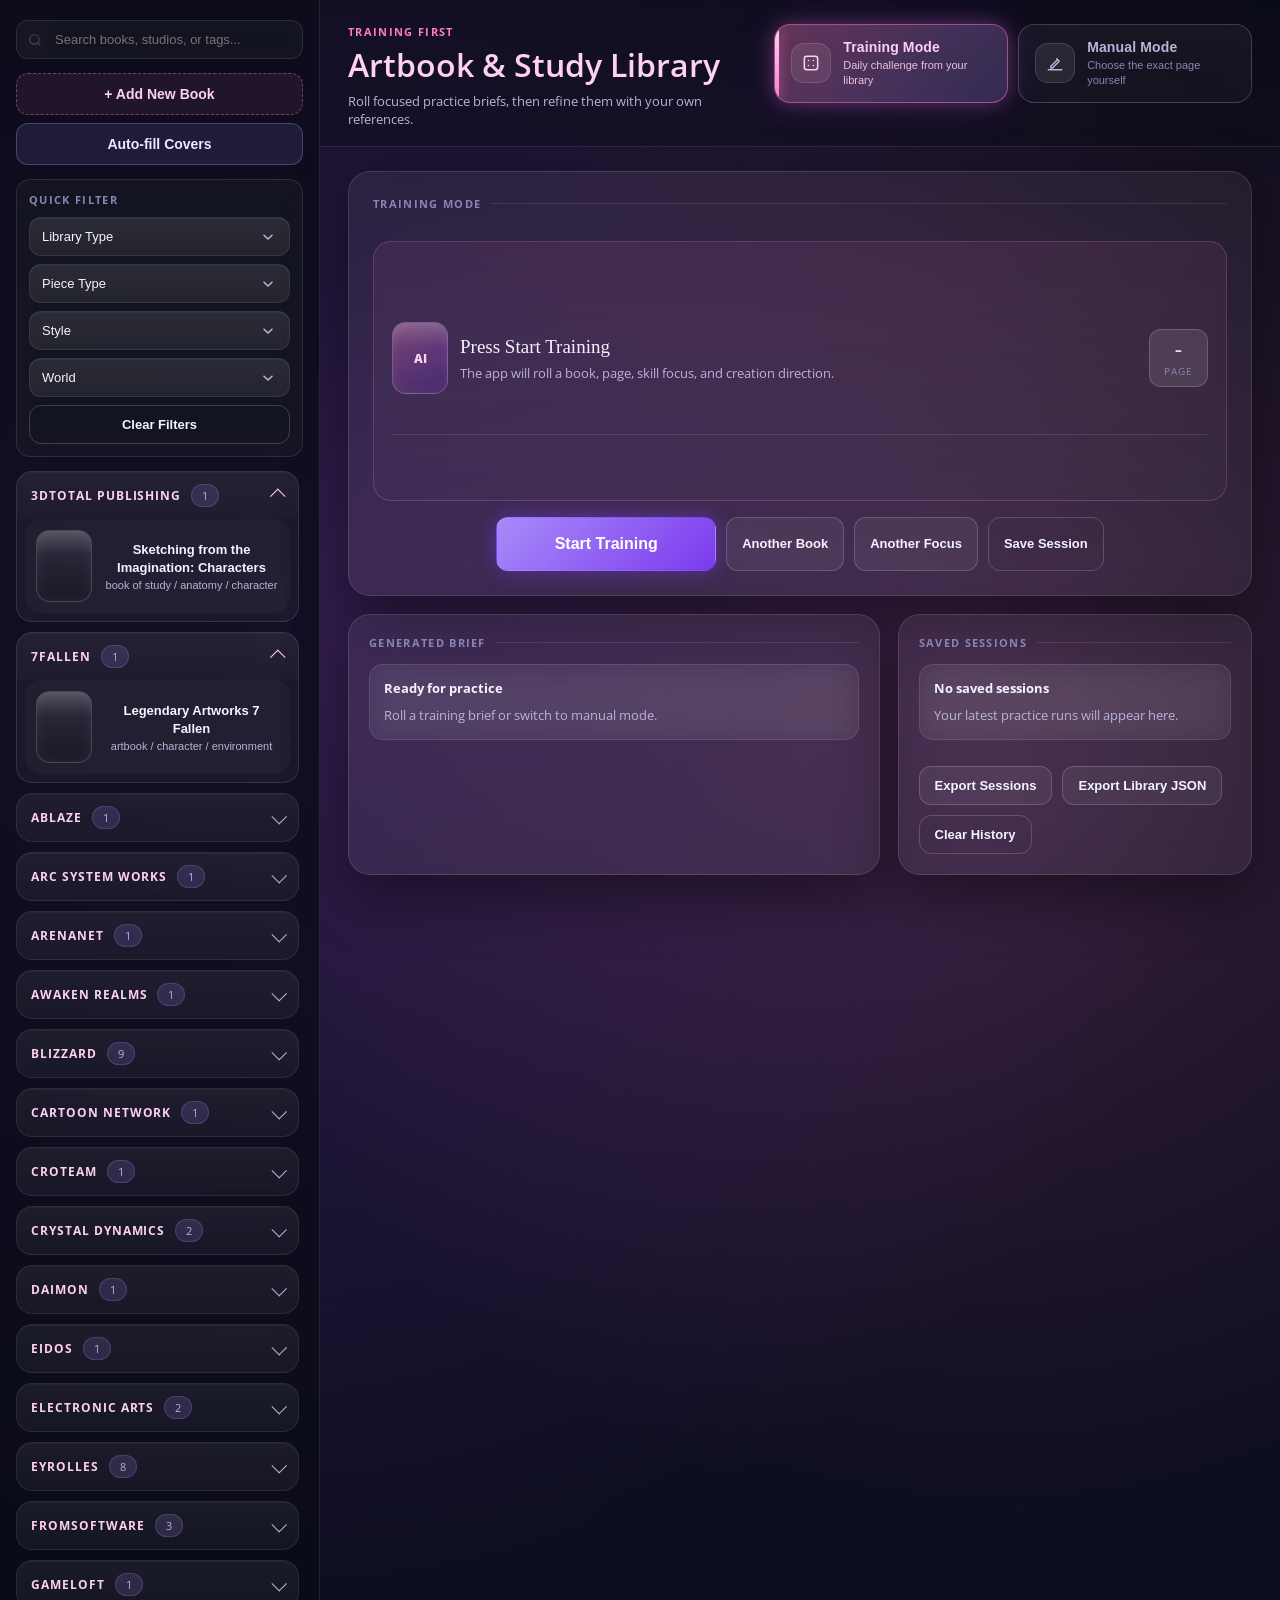
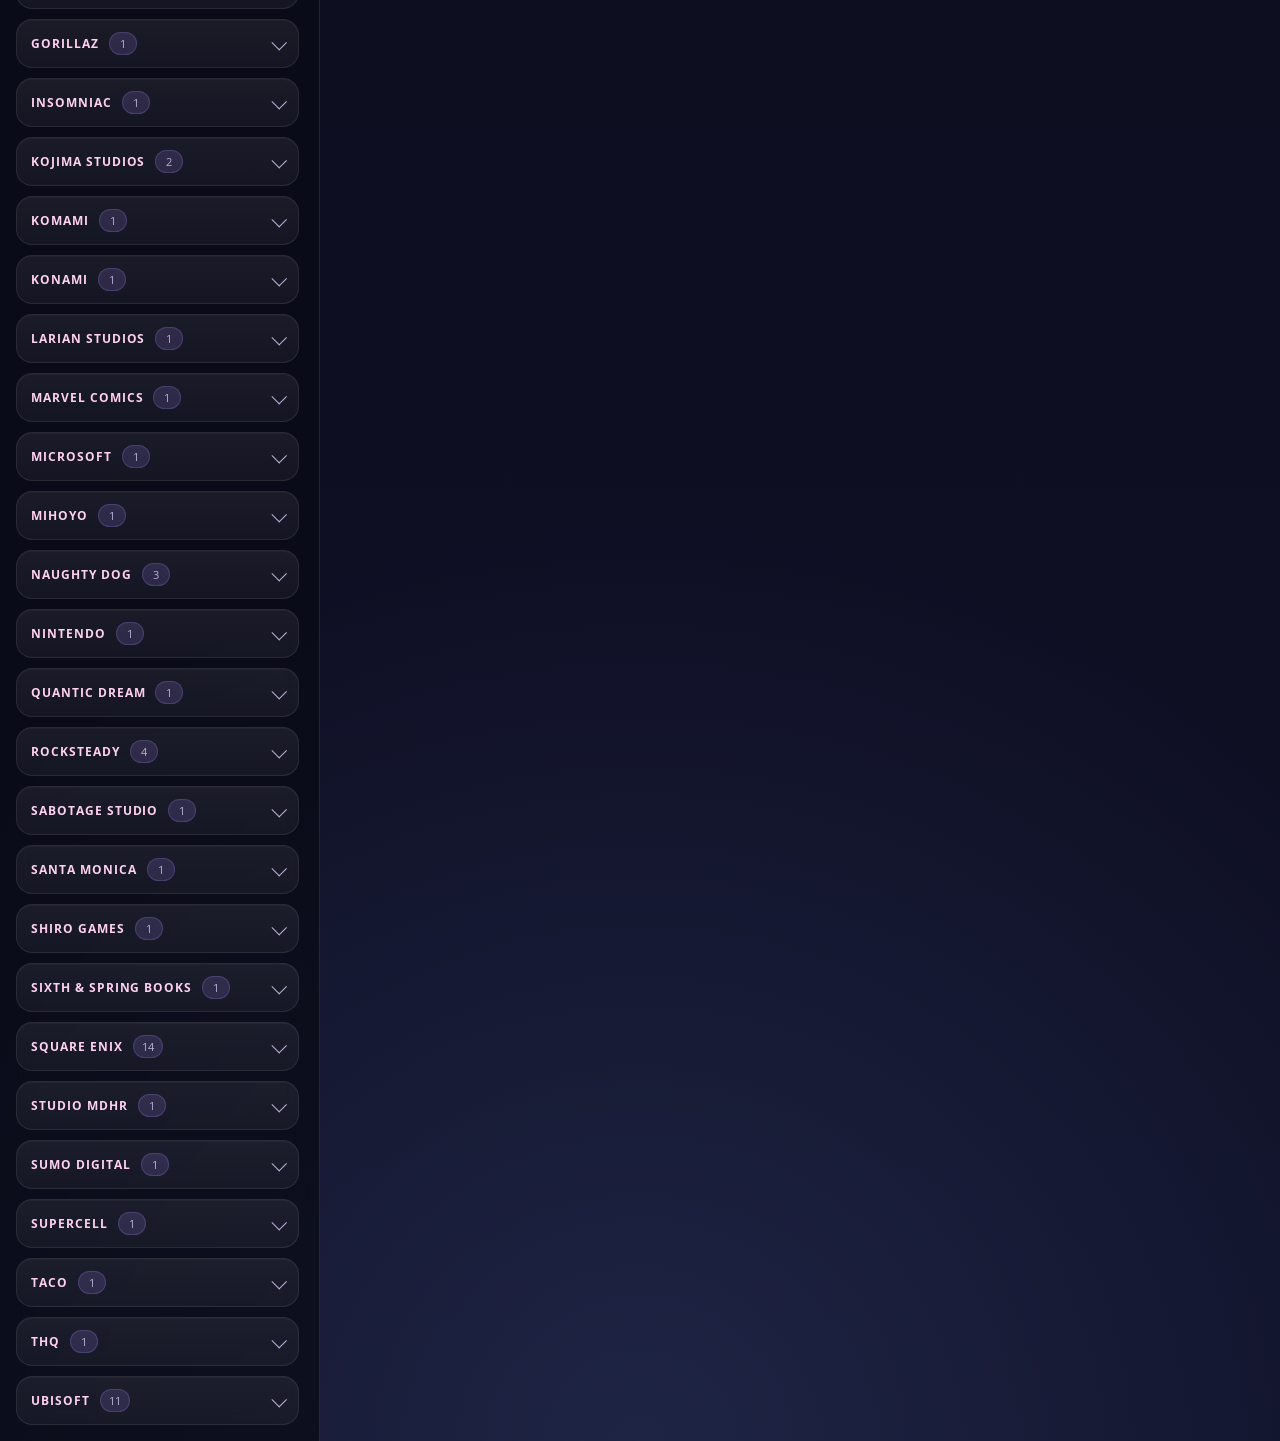
==== commit eeceb6aa: "last retouches" ====
--- a/app.html
+++ b/app.html
@@ -1,4 +1,4 @@
-﻿<!DOCTYPE html>
+<!DOCTYPE html>
 <html lang="en">
 <head>
   <meta charset="UTF-8" />
@@ -10,14 +10,10 @@
 <body>
   <div class="app">
     <aside class="sidebar">
-      <div class="brand">
-        <h1>Artbook & Study Library</h1>
-        <p>Creative reference system</p>
-      </div>
 
       <div class="search">
         <svg width="14" height="14" fill="none" stroke="currentColor" stroke-width="2" viewBox="0 0 24 24"><circle cx="11" cy="11" r="8"></circle><path d="m21 21-4.35-4.35"></path></svg>
-        <input id="searchInput" type="text" placeholder="Search books, publishers, or tags..." />
+        <input id="searchInput" type="text" placeholder="Search books, studios, or tags..." />
       </div>
 
       <div class="sidebar-actions">
@@ -63,6 +59,7 @@
       </div>
 
       <div class="status-box hidden" id="coverStatus"></div>
+      <button class="mobile-library-toggle" id="mobileLibraryToggle" type="button" aria-expanded="false">Browse Library</button>
       <div class="library" id="library"></div>
     </aside>
 
@@ -70,149 +67,196 @@
       <header class="header">
         <div class="header-main">
           <div class="header-copy">
-            <div class="eyebrow" id="headerEyebrow">Select a book</div>
+            <div class="eyebrow" id="headerEyebrow">Training first</div>
             <h2 id="headerTitle">Artbook & Study Library</h2>
-            <div class="desc" id="headerDesc">Your visual reference system and idea generator. Choose a book or use the training roulette to receive a challenge with a book, a plausible page, and a focused improvement goal.</div>
+            <div class="desc" id="headerDesc">Roll focused practice briefs, then refine them with your own references.</div>
           </div>
           <div class="header-tools">
             <div class="mode-row">
-              <button class="mode-btn active" id="manualModeBtn" type="button">
-                <span class="mode-icon">✏️</span>
+              <button class="mode-btn active" id="randomModeBtn" type="button">
+                <span class="mode-icon" aria-hidden="true"><svg viewBox="0 0 24 24" fill="none" stroke="currentColor" stroke-width="1.8" stroke-linecap="round" stroke-linejoin="round"><rect x="4" y="4" width="16" height="16" rx="3"></rect><path d="M9 9h.01"></path><path d="M15 9h.01"></path><path d="M9 15h.01"></path><path d="M15 15h.01"></path></svg></span>
+                <span class="mode-copy">
+                  <span class="mode-title">Training Mode</span>
+                  <span class="mode-desc">Daily challenge from your library</span>
+                </span>
+              </button>
+              <button class="mode-btn" id="manualModeBtn" type="button">
+                <span class="mode-icon" aria-hidden="true"><svg viewBox="0 0 24 24" fill="none" stroke="currentColor" stroke-width="1.8" stroke-linecap="round" stroke-linejoin="round"><path d="M4 20h16"></path><path d="M7 16l8-8 2 2-8 8H7v-2z"></path><path d="M14 7l2 2"></path></svg></span>
                 <span class="mode-copy">
                   <span class="mode-title">Manual Mode</span>
-                  <span class="mode-desc">Choose the book, page, and focus</span>
+                  <span class="mode-desc">Choose the exact page yourself</span>
                 </span>
               </button>
-              <button class="mode-btn" id="randomModeBtn" type="button">
-                <span class="mode-icon">🎲</span>
-                <span class="mode-copy">
-                  <span class="mode-title">Training Mode</span>
-                  <span class="mode-desc">Roulette with book, page, and twist</span>
-                </span>
-              </button>
             </div>
           </div>
         </div>
       </header>
 
       <section class="content">
-        <div id="manualMode" class="view active">
-          <div class="manual-grid">
-            <div class="panel">
-              <div class="panel-title">Exercise Setup</div>
-              <div class="field-grid">
-                <div class="field">
-                  <label>Page</label>
-                  <input id="manualPage" type="number" min="1" placeholder="e.g. 42" />
-                </div>
-                <div class="field">
-                  <label>Available Time</label>
-                  <select id="manualTime">
-                    <option value="30 min">30 min</option>
-                    <option value="45 min">45 min</option>
-                    <option value="1 hour" selected>1 hour</option>
-                    <option value="2 hours">2 hours</option>
-                  </select>
-                </div>
-                <div class="field">
-                  <label>Type</label>
-                  <select id="manualType">
-                    <option value="character">character</option>
-                    <option value="environment">environment</option>
-                    <option value="props">props</option>
-                    <option value="ui">ui</option>
-                    <option value="creature">creature</option>
-                    <option value="keyart">keyart</option>
-                  </select>
-                </div>
-                <div class="field">
-                  <label>Difficulty</label>
-                  <select id="manualDifficulty">
-                    <option value="easy">easy</option>
-                    <option value="medium" selected>medium</option>
-                    <option value="hard">hard</option>
-                  </select>
-                </div>
-                <div class="field full">
-                  <label>Improvement Focus</label>
-                  <div class="chips" id="goalChips"></div>
-                </div>
-                <div class="field full">
-                  <label>Optional Notes</label>
-                  <textarea id="manualNotes" placeholder="Example: I want something useful for my portfolio, or to practice silhouette clarity and color."></textarea>
-                </div>
-              </div>
-              <div class="actions">
-                <button class="btn primary" id="generateManualBtn" type="button">Generate Brief</button>
-                <button class="btn ghost" id="useSelectedPageBtn" type="button">Suggest Page</button>
-              </div>
-            </div>
-
-            <div class="panel">
-              <div class="panel-title">Selected Book</div>
-              <div id="selectedBookCard">
-                <div class="mini-card">
-                  <h4>No book selected</h4>
-                  <p>Select a book in the left column. Then you can generate a manual exercise from that book.</p>
-                </div>
-              </div>
-              <div class="mini-card">
-                <h4>How Page Suggestions Work</h4>
-                <p>Because the app does not analyze the actual content of each book, it uses plausible page ranges based on the exercise type: characters earlier, environments in the middle, props and UI later, and key art toward the end.</p>
-              </div>
-            </div>
-          </div>
-        </div>
-
-        <div id="randomMode" class="view hidden">
-          <div class="panel hero-challenge">
-            <div class="panel-title">Training Mode</div>
-            <div class="mission-card" id="missionCard">
-              <div class="mission-top">
-                <div class="mission-book">
-                  <div class="book-thumb" style="background:linear-gradient(135deg, rgba(255,122,198,0.28), rgba(124,58,237,0.28)); color: var(--accent-2);"><span>AI</span></div>
-                  <div>
-                    <h3 class="mission-title">Press "Start Training"</h3>
-                    <div class="mission-sub">The app will choose the book, page, type, and goal.</div>
-                  </div>
-                </div>
-                <div class="mission-page">
-                  <strong>-</strong>
-                  <span>page</span>
-                </div>
-              </div>
-              <div class="tags" id="missionTags"></div>
-            </div>
-            <div class="actions">
-              <button class="btn primary" id="rollBtn" type="button">🎲 Start Training</button>
-              <button class="btn" id="rerollBookBtn" type="button">Another Book</button>
-              <button class="btn" id="rerollTwistBtn" type="button">Another Twist</button>
-              <button class="btn ghost" id="saveSessionBtn" type="button">Save Session</button>
-            </div>
-          </div>
-        </div>
-
-        <div class="output-grid">
-          <div class="panel brief">
-            <div class="panel-title">Generated Brief</div>
-            <div id="briefOutput">
-              <div class="mini-card">
-                <h4>Your exercise will appear here</h4>
-                <p>You can work in manual mode by selecting a book, or use training mode to receive a random challenge. You can also copy a ready prompt into ChatGPT to expand the brief.</p>
-              </div>
-            </div>
-          </div>
-
-          <div class="panel">
-            <div class="panel-title">Saved Sessions</div>
-            <div class="sessions" id="savedSessions"></div>
-            <div class="actions" style="margin-top:14px;">
-              <button class="btn" id="exportBtn" type="button">Export JSON</button>
-              <button class="btn ghost" id="clearBtn" type="button">Clear History</button>
-            </div>
-          </div>
-        </div>
-      </section>
+  <div id="randomMode" class="view active random-stack">
+    <div class="panel hero-challenge training-hero-panel">
+      <div class="panel-title">Training Mode</div>
+      <div class="mission-card training-card" id="missionCard">
+        <div class="mission-top">
+          <div class="mission-book">
+            <div class="book-thumb" style="background:linear-gradient(135deg, rgba(255,122,198,0.28), rgba(124,58,237,0.28)); color: var(--accent-2);"><span>AI</span></div>
+            <div>
+              <h3 class="mission-title">Press Start Training</h3>
+              <div class="mission-sub">The app will roll a book, page, skill focus, and creation direction.</div>
+            </div>
+          </div>
+          <div class="mission-page">
+            <strong>-</strong>
+            <span>page</span>
+          </div>
+        </div>
+        <div class="tags" id="missionTags"></div>
+      </div>
+      <div class="actions training-hero-actions">
+        <button class="btn primary training-start-btn" id="rollBtn" type="button">Start Training</button>
+        <button class="btn" id="rerollBookBtn" type="button">Another Book</button>
+        <button class="btn" id="rerollTwistBtn" type="button">Another Focus</button>
+        <button class="btn ghost" id="saveSessionBtn" type="button">Save Session</button>
+      </div>
+    </div>
+
+
+    <div class="panel image-panel hidden">
+      <div class="panel-title">Image Reference</div>
+      <div class="image-panel-copy">Upload an image or take a photo to generate a visual practice brief from what you are seeing.</div>
+      <div class="upload-box" id="referenceDropZone" tabindex="0">
+        <input class="hidden" id="referenceImageInput" type="file" accept="image/*" />
+        <input class="hidden" id="referenceCameraInput" type="file" accept="image/*" capture="environment" />
+        <div class="upload-icon">^</div>
+        <div class="upload-title">Click to upload image or drag it here</div>
+        <div class="upload-subtitle">You can use a screenshot, a page photo, or any visual reference.</div>
+        <div class="actions upload-actions">
+          <button class="btn" id="pickReferenceBtn" type="button">Upload Image</button>
+          <button class="btn ghost" id="cameraReferenceBtn" type="button">Take Photo</button>
+          <button class="btn ghost hidden" id="clearReferenceBtn" type="button">Clear</button>
+        </div>
+      </div>
+      <div class="image-preview hidden" id="referencePreview">
+        <img id="referencePreviewImg" alt="Reference preview" />
+        <div class="image-preview-copy">
+          <strong id="referencePreviewName">Reference image ready</strong>
+          <span id="referencePreviewMeta">Use it to generate a brief with image analysis.</span>
+        </div>
+      </div>
+      <div class="actions" style="margin-top:14px;">
+        <button class="btn primary" id="generateImageBriefBtn" type="button">Generate Brief From Image</button>
+      </div>
+      <div class="status-box hidden image-brief-status" id="imageBriefStatus"></div>
+      <div class="image-brief-prompt hidden" id="imageBriefPrompt"></div>
+    </div>
+
+  </div>
+  <div id="manualMode" class="view hidden">
+    <div class="manual-grid">
+      <div>
+        <div class="panel practice-panel">
+          <div class="panel-title">Practice Setup</div>
+          <div class="field-grid compact-grid">
+            <div class="field">
+              <label>Skill Focus</label>
+              <select id="manualSkillFocus"></select>
+            </div>
+            <div class="field">
+              <label>Creation Type</label>
+              <select id="creationTypeSelect"></select>
+            </div>
+            <div class="field">
+              <label>Piece Type</label>
+              <select id="manualType">
+                <option value="character">character</option>
+                <option value="environment">environment</option>
+                <option value="props">props</option>
+                <option value="ui">ui</option>
+                <option value="creature">creature</option>
+                <option value="keyart">keyart</option>
+              </select>
+            </div>
+            <div class="field">
+              <label>Difficulty</label>
+              <select id="manualDifficulty">
+                <option value="easy">easy</option>
+                <option value="medium" selected>medium</option>
+                <option value="hard">hard</option>
+              </select>
+            </div>
+            <div class="field">
+              <label>Available Time</label>
+              <select id="manualTime">
+                <option value="30 min">30 min</option>
+                <option value="45 min">45 min</option>
+                <option value="1 hour" selected>1 hour</option>
+                <option value="2 hours">2 hours</option>
+              </select>
+            </div>
+            <div class="field">
+              <label>Page</label>
+              <input id="manualPage" type="number" min="1" placeholder="e.g. 42" />
+            </div>
+            <div class="field full">
+              <label>Elements to Explore</label>
+              <div class="chips multi-grid" id="exploreChips"></div>
+            </div>
+            <div class="field full">
+              <label>Medium / Tool</label>
+              <div class="chips multi-grid" id="toolChips"></div>
+            </div>
+            <div class="field full">
+              <label>Notes</label>
+              <textarea id="manualNotes" placeholder="Optional note for today's practice."></textarea>
+            </div>
+          </div>
+          <div class="actions">
+            <button class="btn primary" id="generateManualBtn" type="button">Generate Brief</button>
+            <button class="btn ghost" id="useSelectedPageBtn" type="button">Suggest Page</button>
+          </div>
+        </div>
+      </div>
+
+      <div>
+        <div class="panel">
+          <div class="panel-title">Selected Book</div>
+          <div id="selectedBookCard">
+            <div class="mini-card">
+              <h4>No book selected</h4>
+              <p>Choose a book from the library to start.</p>
+            </div>
+          </div>
+          <div class="mini-card">
+            <h4>Library Grouping</h4>
+            <p>Books are grouped by company/studio when available from your Libib data.</p>
+          </div>
+        </div>
+      </div>
+    </div>
+  </div>
+
+  <div class="output-grid">
+    <div class="panel brief">
+      <div class="panel-title">Generated Brief</div>
+      <div id="briefOutput">
+        <div class="mini-card">
+          <h4>Ready for practice</h4>
+          <p>Roll a training brief or switch to manual mode.</p>
+        </div>
+      </div>
+    </div>
+
+    <div class="panel">
+      <div class="panel-title">Saved Sessions</div>
+      <div class="sessions" id="savedSessions"></div>
+      <div class="actions" style="margin-top:14px;">
+        <button class="btn" id="exportBtn" type="button">Export Sessions</button>
+        <button class="btn" id="exportLibraryBtn" type="button">Export Library JSON</button>
+        <button class="btn ghost" id="clearBtn" type="button">Clear History</button>
+      </div>
+    </div>
+  </div>
+</section>
     </main>
   </div>
 
@@ -224,7 +268,7 @@
           <div class="modal-kicker">Library</div>
           <h3 id="modalTitle">Add New Book</h3>
         </div>
-        <button class="modal-close" id="closeModalBtn" aria-label="Close" type="button">×</button>
+        <button class="modal-close" id="closeModalBtn" aria-label="Close" type="button">�</button>
       </div>
 
       <div class="field-grid">
@@ -275,14 +319,14 @@
           <div class="chips" id="bookTagChips"></div>
         </div>
         <div class="field full">
-          <label>Optional Notes</label>
-          <textarea id="newBookNotes" placeholder="Example: ideal for stylized characters and colorful key art."></textarea>
+          <label>Notes</label>
+          <textarea id="newBookNotes" placeholder="Optional note about this book."></textarea>
         </div>
       </div>
 
       <div class="mini-card" id="newBookPreview">
         <h4>Preview</h4>
-        <p>Fill in the fields to preview how it will appear in the library.</p>
+        <p>Fill in the fields to preview the library card.</p>
       </div>
 
       <div class="actions">
--- a/style.css
+++ b/style.css
@@ -1,4 +1,4 @@
-﻿:root {
+:root {
       --bg: #0b0b1a;
       --panel: rgba(255,255,255,0.06);
       --panel-2: rgba(255,255,255,0.08);
@@ -484,6 +484,11 @@
       flex-shrink: 0;
       font-size: 18px;
     }
+    .mode-icon svg {
+      width: 20px;
+      height: 20px;
+      display: block;
+    }
     .mode-copy {
       position: relative;
       z-index: 1;
@@ -924,3 +929,310 @@
 
 
 
+
+.brief-meta {
+  display: flex;
+  flex-wrap: wrap;
+  gap: 8px;
+  margin-bottom: 16px;
+}
+.brief-meta strong,
+.brief-meta span {
+  border: 1px solid rgba(255,255,255,0.12);
+  background: rgba(255,255,255,0.04);
+  color: var(--muted);
+  border-radius: 999px;
+  padding: 6px 10px;
+  font-size: 12px;
+  line-height: 1;
+}
+.brief-meta strong {
+  color: var(--text);
+  background: rgba(255,122,198,0.12);
+  border-color: rgba(255,122,198,0.22);
+}
+.brief-actions {
+  margin-top: 16px;
+}
+.desc {
+  max-width: 620px;
+}
+.mission-sub {
+  max-width: 420px;
+}
+.section p {
+  margin: 0;
+}
+.practice-panel {
+  display: grid;
+  gap: 12px;
+}
+.compact-grid {
+  margin-bottom: 0;
+}
+.multi-grid {
+  display: flex;
+  flex-wrap: wrap;
+  gap: 10px;
+}
+.random-stack {
+  display: grid;
+  gap: 18px;
+}
+.training-hero-panel {
+  padding: 24px;
+}
+.training-card {
+  min-height: 260px;
+  display: grid;
+  align-content: center;
+}
+.training-hero-actions {
+  justify-content: center;
+}
+.training-start-btn {
+  min-width: 220px;
+  min-height: 54px;
+  font-size: 16px;
+  font-weight: 800;
+}
+#randomMode .mission-top {
+  min-height: 140px;
+}
+#manualMode .practice-panel {
+  height: 100%;
+}
+@media (max-width: 860px) {
+  .training-start-btn {
+    width: 100%;
+  }
+}
+.image-panel {
+  display: grid;
+  gap: 14px;
+}
+.image-panel-copy {
+  color: var(--muted);
+  font-size: 14px;
+  line-height: 1.5;
+}
+.upload-box {
+  border: 1px dashed rgba(167,139,250,0.35);
+  border-radius: 20px;
+  padding: 26px;
+  min-height: 220px;
+  display: grid;
+  align-content: center;
+  justify-items: center;
+  gap: 10px;
+  background: rgba(255,255,255,0.025);
+  text-align: center;
+  transition: border-color 0.2s ease, background 0.2s ease, transform 0.2s ease;
+}
+.upload-box:hover,
+.upload-box.is-dragover,
+.upload-box:focus-visible {
+  border-color: rgba(255,122,198,0.55);
+  background: rgba(255,255,255,0.04);
+  transform: translateY(-1px);
+  outline: none;
+}
+.upload-icon {
+  width: 52px;
+  height: 52px;
+  display: grid;
+  place-items: center;
+  border-radius: 16px;
+  border: 1px solid rgba(255,255,255,0.08);
+  background: rgba(255,255,255,0.04);
+  color: var(--accent-2);
+  font-size: 28px;
+  line-height: 1;
+}
+.upload-title {
+  font-weight: 700;
+  color: var(--text);
+}
+.upload-subtitle {
+  color: var(--muted);
+  font-size: 13px;
+}
+.upload-actions {
+  justify-content: center;
+}
+.image-preview {
+  display: grid;
+  grid-template-columns: 140px 1fr;
+  gap: 14px;
+  align-items: center;
+  padding: 14px;
+  border-radius: 18px;
+  background: rgba(255,255,255,0.04);
+  border: 1px solid rgba(255,255,255,0.08);
+}
+.image-preview img {
+  width: 100%;
+  aspect-ratio: 1;
+  object-fit: cover;
+  border-radius: 14px;
+  border: 1px solid rgba(255,255,255,0.08);
+}
+.image-preview-copy {
+  display: grid;
+  gap: 6px;
+}
+.image-preview-copy strong {
+  color: var(--text);
+  font-size: 15px;
+}
+.image-preview-copy span {
+  color: var(--muted);
+  font-size: 13px;
+  line-height: 1.5;
+}
+.image-brief-status {
+  margin-top: 0;
+}
+.image-brief-prompt {
+  padding: 14px 16px;
+  border-radius: 16px;
+  background: rgba(255,255,255,0.04);
+  border: 1px solid rgba(255,255,255,0.08);
+  color: var(--muted);
+  font-size: 13px;
+  line-height: 1.55;
+  white-space: pre-wrap;
+}
+@media (max-width: 860px) {
+  .image-preview {
+    grid-template-columns: 1fr;
+  }
+}
+.mission-book-tags {
+  display: flex;
+  flex-wrap: wrap;
+  gap: 8px;
+  margin-top: 10px;
+}
+.mission-book-tags .tag.book-tag {
+  background: rgba(255,255,255,0.045);
+  border-color: rgba(255,255,255,0.08);
+  color: var(--muted);
+}
+.mission-objective {
+  margin-top: 16px;
+  padding-top: 16px;
+  border-top: 1px solid rgba(255,255,255,0.08);
+  display: grid;
+  gap: 8px;
+}
+.mission-objective small {
+  color: var(--accent);
+  text-transform: uppercase;
+  letter-spacing: 0.12em;
+  font-size: 11px;
+  font-weight: 700;
+}
+.mission-objective p {
+  margin: 0;
+  color: var(--text);
+  line-height: 1.55;
+  font-size: 15px;
+}
+.tag[data-tooltip] {
+  position: relative;
+  cursor: help;
+}
+.tag[data-tooltip]::after {
+  content: attr(data-tooltip);
+  position: absolute;
+  left: 50%;
+  bottom: calc(100% + 10px);
+  transform: translateX(-50%);
+  width: min(240px, 70vw);
+  padding: 10px 12px;
+  border-radius: 12px;
+  background: rgba(13, 10, 24, 0.96);
+  border: 1px solid rgba(255,255,255,0.12);
+  color: var(--text);
+  font-size: 12px;
+  line-height: 1.45;
+  box-shadow: 0 12px 30px rgba(0,0,0,0.32);
+  opacity: 0;
+  pointer-events: none;
+  transition: opacity 0.16s ease, transform 0.16s ease;
+  z-index: 20;
+}
+.tag[data-tooltip]::before {
+  content: "";
+  position: absolute;
+  left: 50%;
+  bottom: calc(100% + 4px);
+  width: 10px;
+  height: 10px;
+  background: rgba(13, 10, 24, 0.96);
+  border-left: 1px solid rgba(255,255,255,0.12);
+  border-top: 1px solid rgba(255,255,255,0.12);
+  transform: translateX(-50%) rotate(225deg);
+  opacity: 0;
+  pointer-events: none;
+  transition: opacity 0.16s ease;
+  z-index: 19;
+}
+.tag[data-tooltip]:hover::after,
+.tag[data-tooltip]:hover::before,
+.tag[data-tooltip]:focus-visible::after,
+.tag[data-tooltip]:focus-visible::before {
+  opacity: 1;
+}
+.tag[data-tooltip]:hover::after,
+.tag[data-tooltip]:focus-visible::after {
+  transform: translateX(-50%) translateY(-2px);
+}
+.mobile-library-toggle {
+  display: none;
+}
+@media (max-width: 860px) {
+  .app {
+    display: flex;
+    flex-direction: column;
+  }
+  .main {
+    order: 1;
+  }
+  .sidebar {
+    order: 2;
+    border-top: 1px solid var(--line);
+    border-bottom: none;
+    padding-top: 16px;
+  }
+  .mobile-library-toggle {
+    display: flex;
+    align-items: center;
+    justify-content: space-between;
+    width: 100%;
+    padding: 14px 16px;
+    border-radius: 14px;
+    border: 1px solid var(--line);
+    background: rgba(255,255,255,0.04);
+    color: var(--text);
+    font-size: 14px;
+    font-weight: 700;
+  }
+  .mobile-library-toggle::after {
+    content: "";
+    width: 9px;
+    height: 9px;
+    border-right: 1.5px solid var(--muted);
+    border-bottom: 1.5px solid var(--muted);
+    transform: rotate(45deg) translateY(-1px);
+    transition: transform 0.2s ease, border-color 0.2s ease;
+  }
+  .mobile-library-toggle[aria-expanded="true"]::after {
+    transform: rotate(-135deg) translateY(-1px);
+    border-color: var(--accent-2);
+  }
+  .library.mobile-collapsed {
+    display: none;
+  }
+}
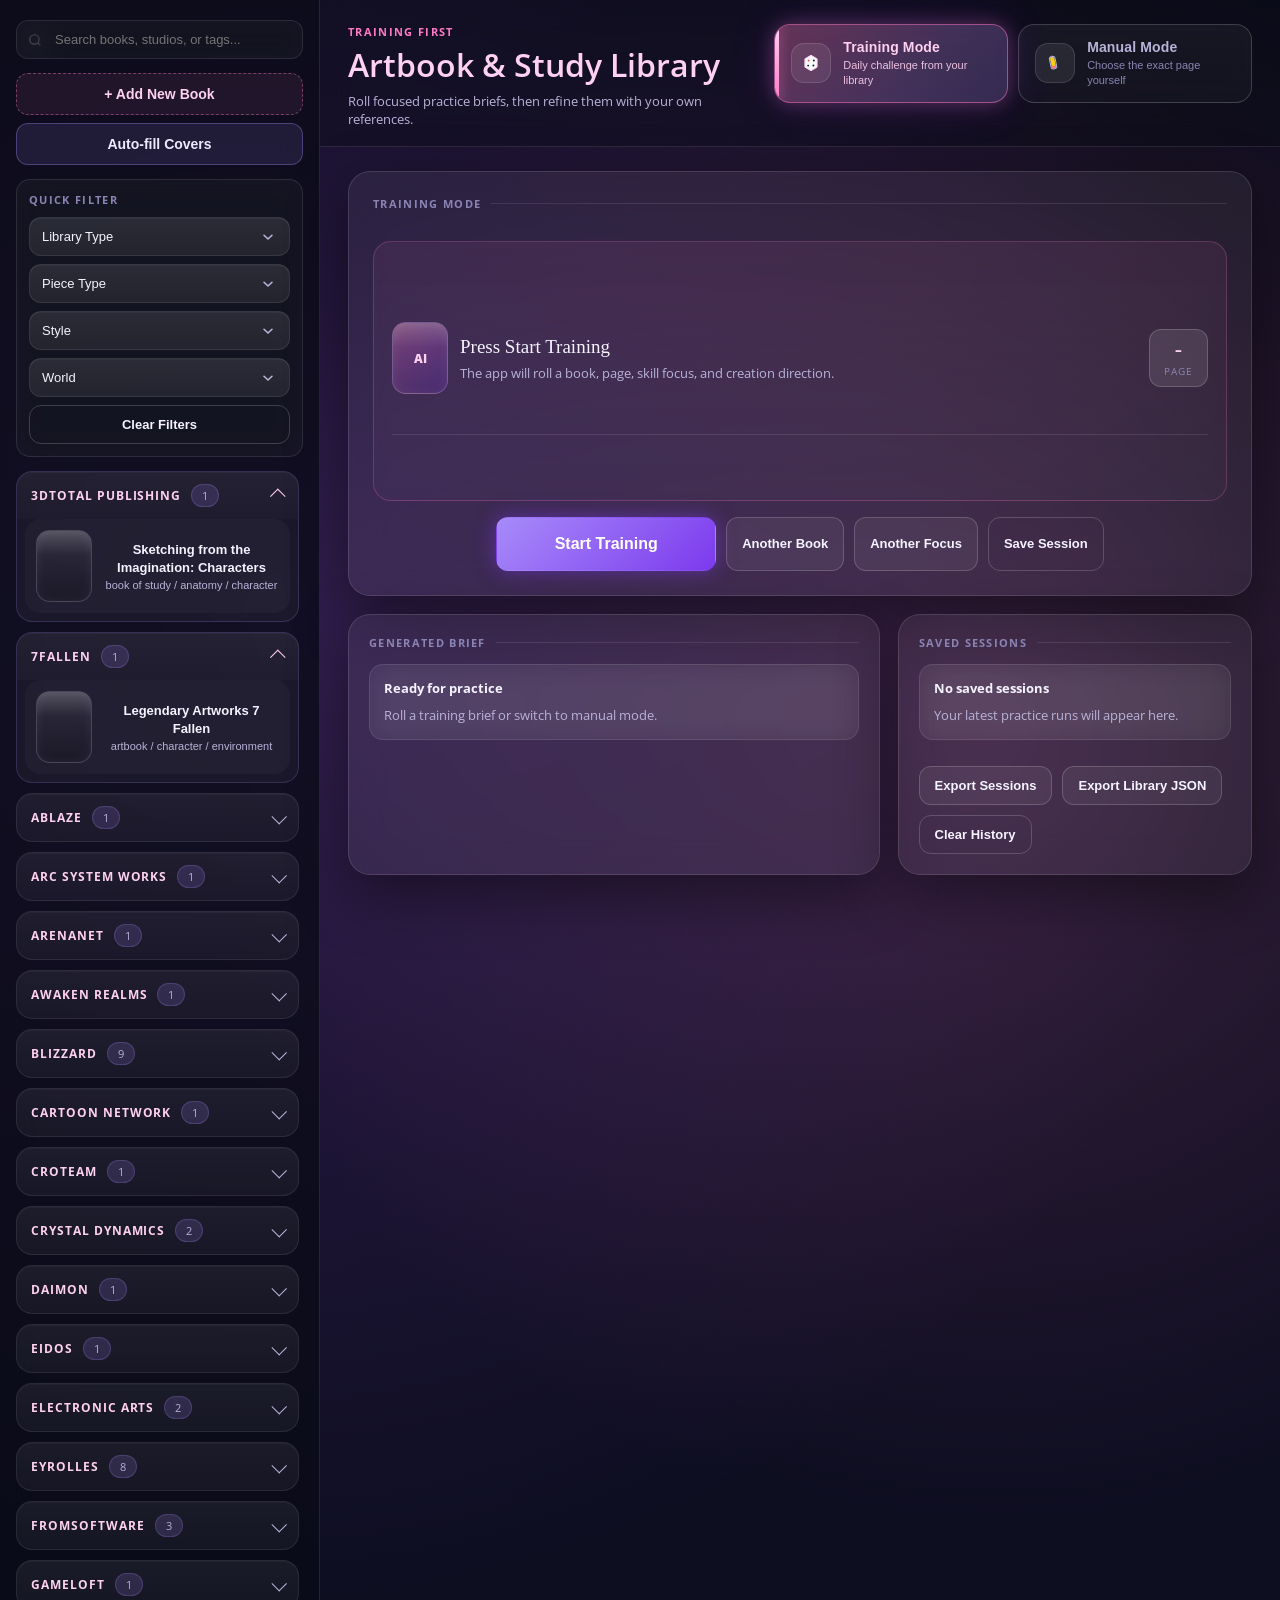
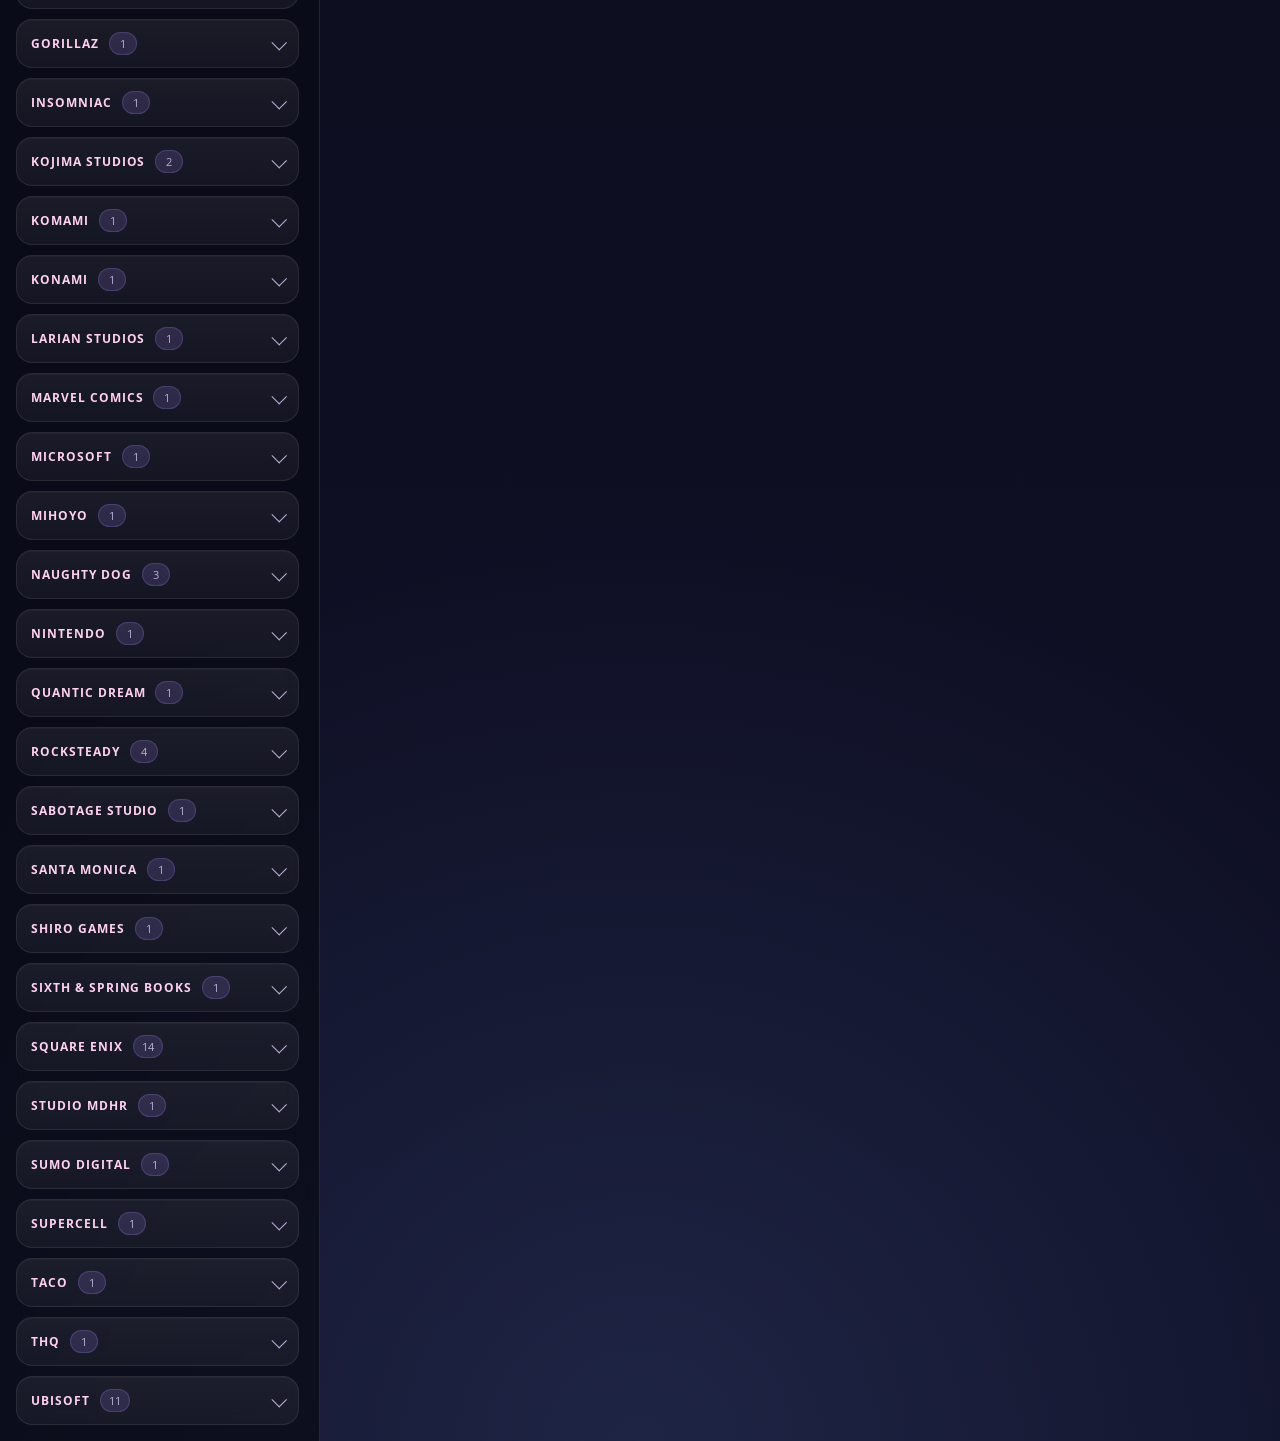
==== commit 26d2f7be: "update load umages thorught thumbnail" ====
--- a/app.html
+++ b/app.html
@@ -74,14 +74,14 @@
           <div class="header-tools">
             <div class="mode-row">
               <button class="mode-btn active" id="randomModeBtn" type="button">
-                <span class="mode-icon" aria-hidden="true"><svg viewBox="0 0 24 24" fill="none" stroke="currentColor" stroke-width="1.8" stroke-linecap="round" stroke-linejoin="round"><rect x="4" y="4" width="16" height="16" rx="3"></rect><path d="M9 9h.01"></path><path d="M15 9h.01"></path><path d="M9 15h.01"></path><path d="M15 15h.01"></path></svg></span>
+                <span class="mode-icon" aria-hidden="true"><svg viewBox="0 0 24 24"><path d="M12 2.7 19.3 7v10L12 21.3 4.7 17V7Z" fill="#f8fafc" stroke="currentColor" stroke-width="1.2" stroke-linejoin="round"></path><circle cx="9.1" cy="9.1" r="1.15" fill="#ef4444"></circle><circle cx="14.9" cy="14.9" r="1.15" fill="#111827"></circle><circle cx="15.4" cy="8.9" r="1.15" fill="#111827"></circle><circle cx="8.6" cy="15.1" r="1.15" fill="#111827"></circle></svg></span>
                 <span class="mode-copy">
                   <span class="mode-title">Training Mode</span>
                   <span class="mode-desc">Daily challenge from your library</span>
                 </span>
               </button>
               <button class="mode-btn" id="manualModeBtn" type="button">
-                <span class="mode-icon" aria-hidden="true"><svg viewBox="0 0 24 24" fill="none" stroke="currentColor" stroke-width="1.8" stroke-linecap="round" stroke-linejoin="round"><path d="M4 20h16"></path><path d="M7 16l8-8 2 2-8 8H7v-2z"></path><path d="M14 7l2 2"></path></svg></span>
+                <span class="mode-icon" aria-hidden="true"><svg viewBox="0 0 24 24"><g transform="rotate(-12 12 12)"><rect x="7.2" y="4.6" width="5.2" height="12.8" rx="1.7" fill="#facc15"></rect><rect x="7.2" y="15.1" width="5.2" height="2.8" fill="#fb7185"></rect><path d="M7.2 4.8 9.8 2l2.6 2.8Z" fill="#f8fafc"></path><path d="M9.8 2l1.1 1.2-1.1 1.2-1.1-1.2Z" fill="#111827"></path><rect x="6.4" y="3.9" width="6.8" height="14.6" rx="2.1" fill="none" stroke="currentColor" stroke-width="1.2"></rect></g></svg></span>
                 <span class="mode-copy">
                   <span class="mode-title">Manual Mode</span>
                   <span class="mode-desc">Choose the exact page yourself</span>
--- a/style.css
+++ b/style.css
@@ -1236,3 +1236,39 @@
     display: none;
   }
 }
+.mission-thumb-stack {
+  display: grid;
+  gap: 8px;
+  align-items: start;
+}
+.mission-thumb-button {
+  padding: 0;
+  border: 0;
+  background: transparent;
+  cursor: pointer;
+}
+.mission-thumb-button .book-thumb {
+  transition: transform 0.16s ease, box-shadow 0.16s ease;
+}
+.mission-thumb-button:hover .book-thumb {
+  transform: translateY(-1px);
+  box-shadow: 0 10px 24px rgba(0,0,0,0.18);
+}
+.mission-cover-actions {
+  display: grid;
+  grid-template-columns: 1fr;
+  gap: 6px;
+  width: 100%;
+}
+.mission-cover-btn {
+  width: 100%;
+  justify-content: center;
+  padding: 6px 10px;
+  font-size: 11px;
+  min-height: auto;
+}
+.mission-cover-btn {
+  padding: 6px 10px;
+  font-size: 11px;
+  min-height: auto;
+}
